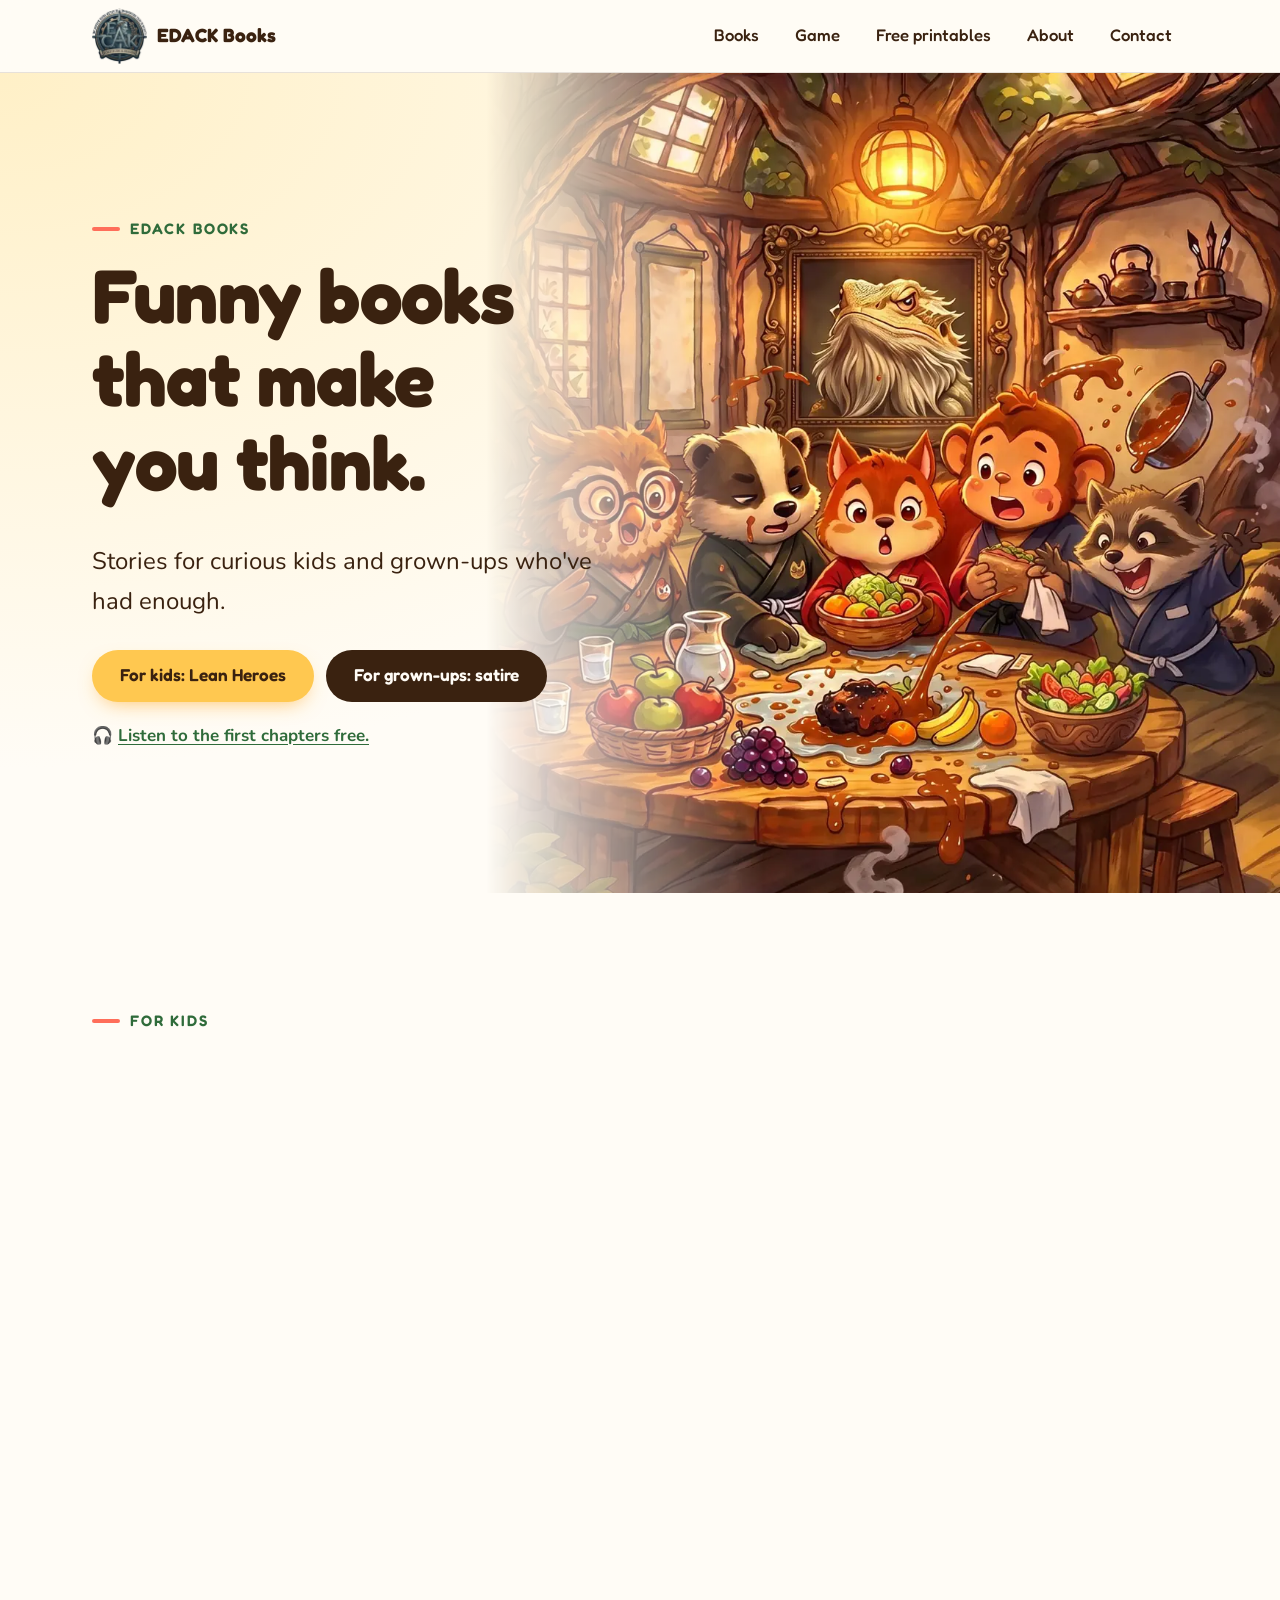
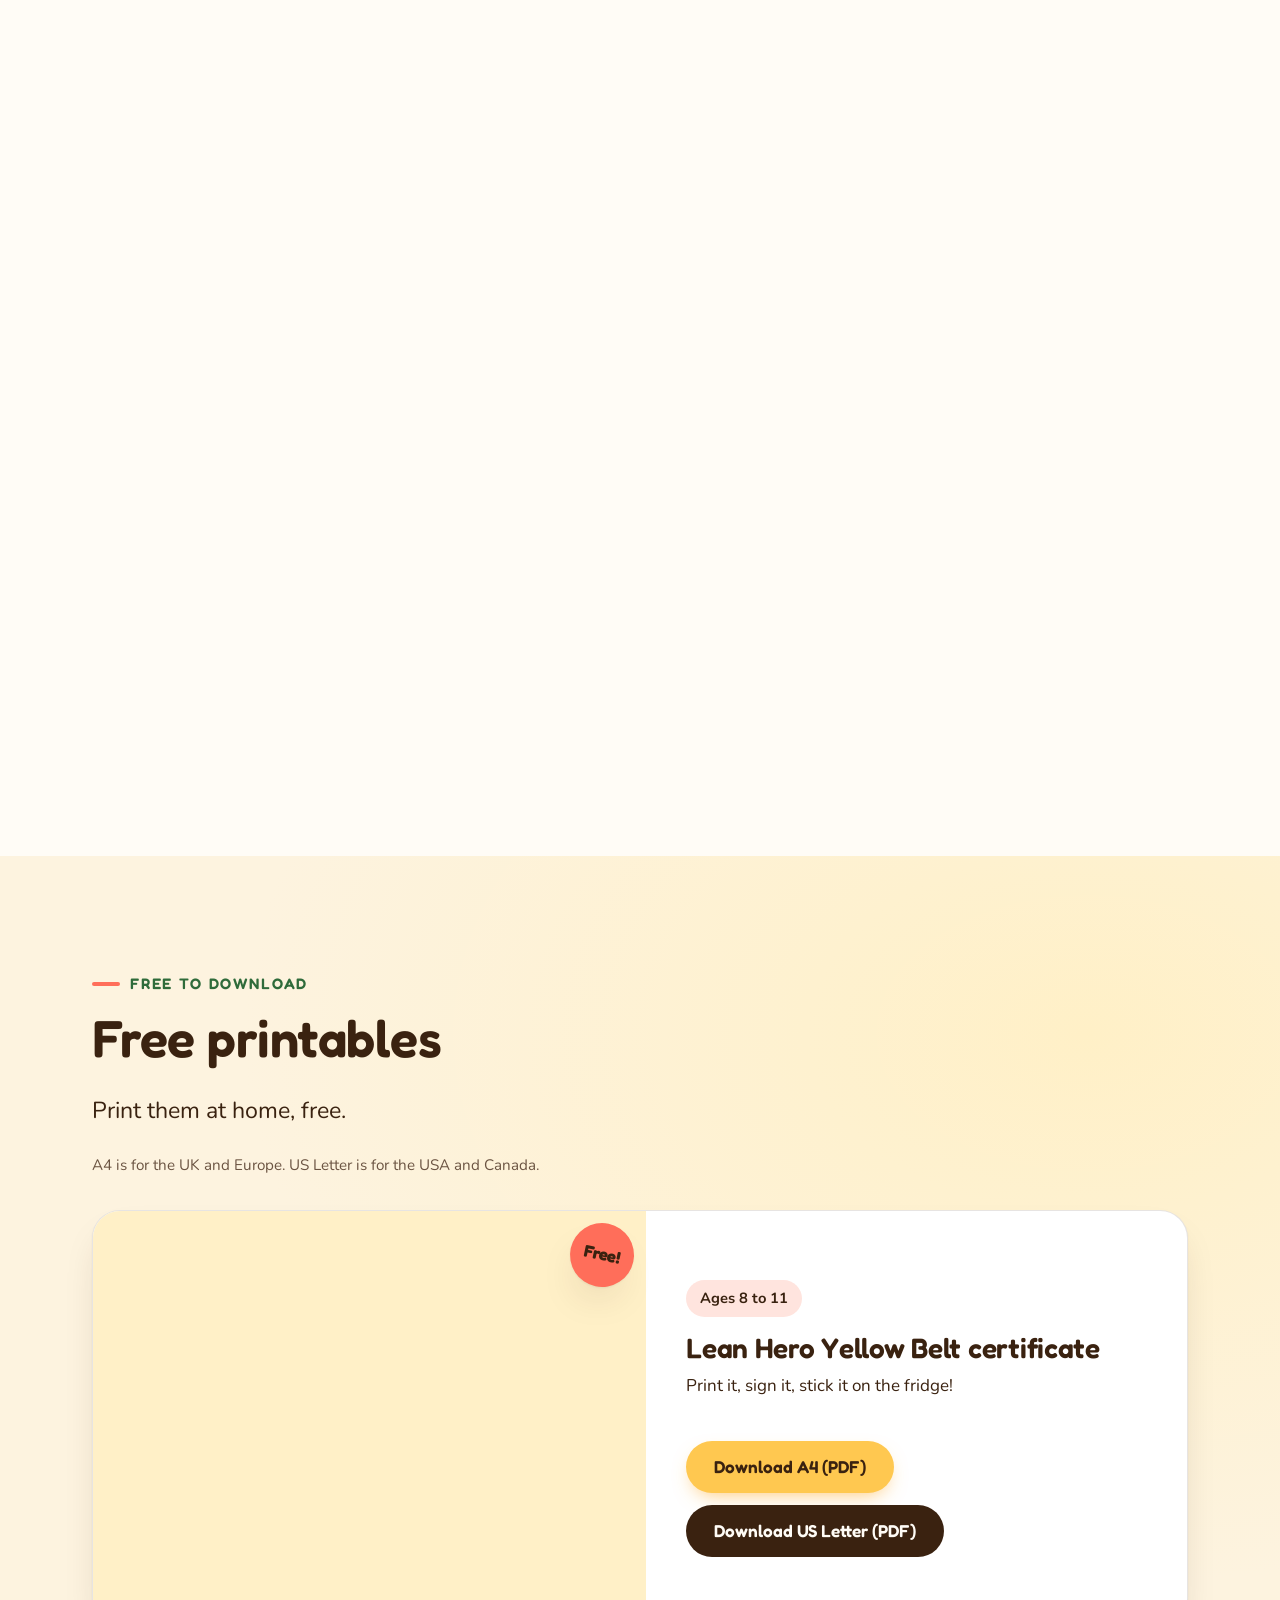
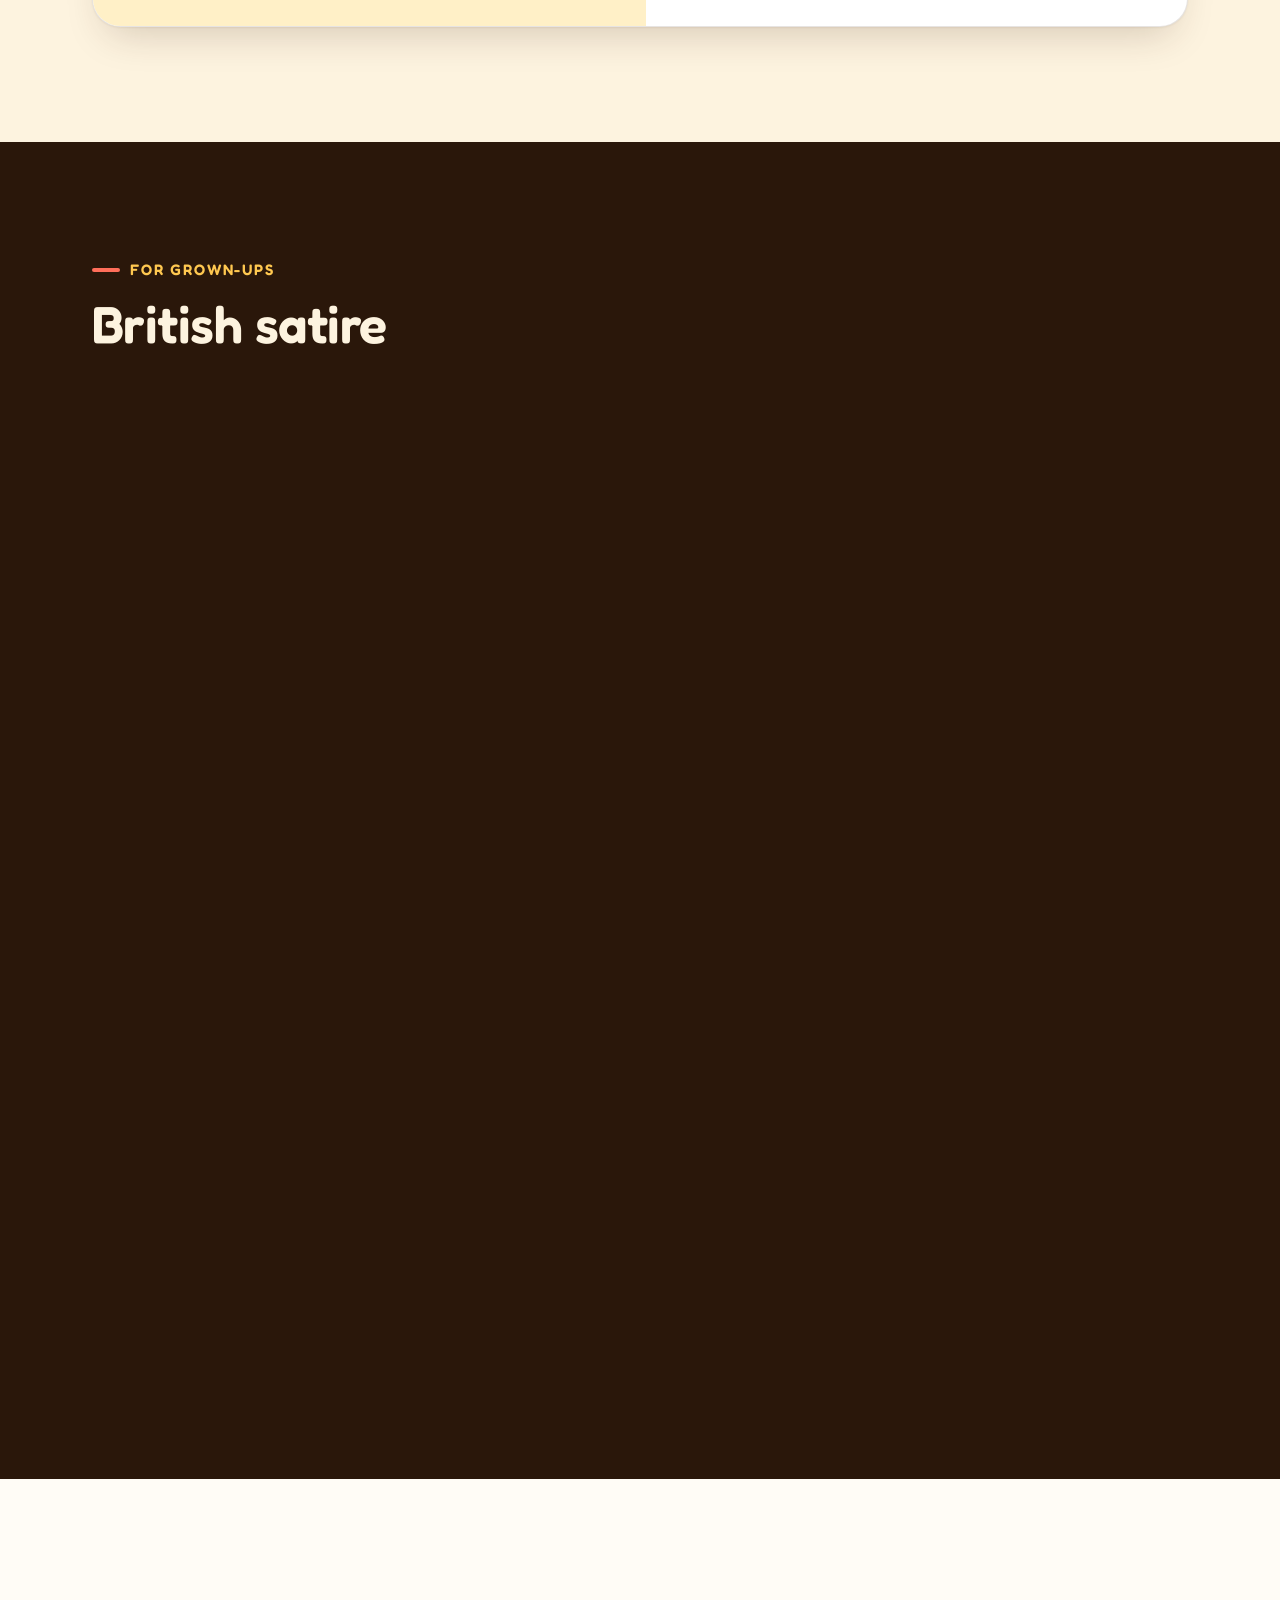
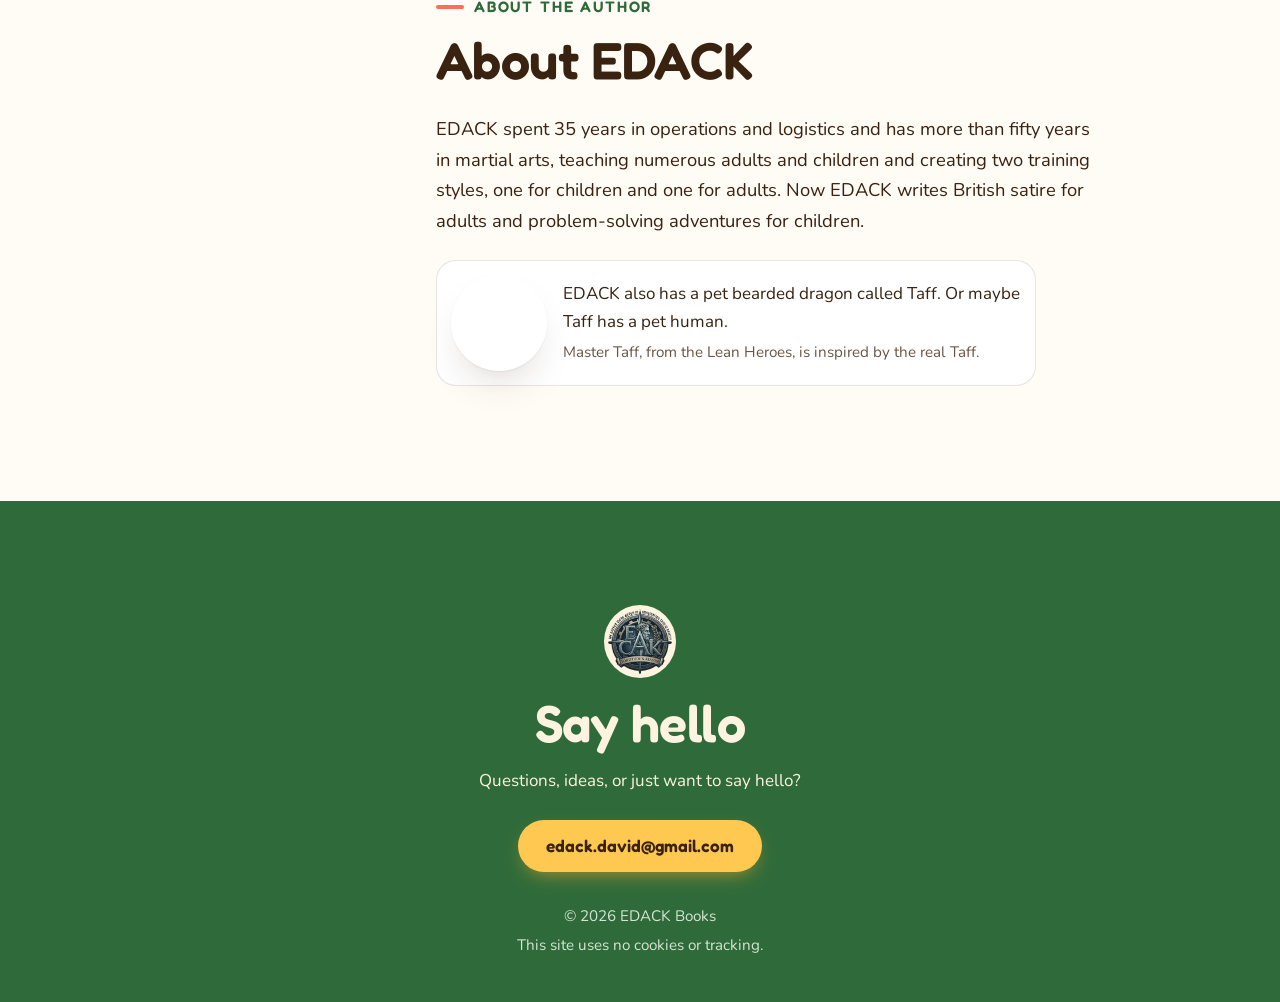
==== index.html @ b8e7b343 "Preview of branch fayre-game Co-Authored-By: Claude Opus 5.5 <noreply@anthropic.com>" ====
<!doctype html>
<html lang="en-GB">
<head>
  <meta charset="utf-8">
<meta name="robots" content="noindex">
  <meta name="viewport" content="width=device-width, initial-scale=1">
  <title>EDACK Books | Funny books that make you think</title>
  <meta name="description" content="Funny books that make you think. The Lean Heroes for ages 8 to 11, a free printable Lean Hero certificate, and British satire for grown-ups.">

  <!-- Safety settings: the page may only load things from this site, so nothing can sneak in a tracker -->
  <meta http-equiv="Content-Security-Policy" content="default-src 'self'; img-src 'self' data:; script-src 'self'; style-src 'self'; font-src 'self'; base-uri 'self'; form-action 'none'">
  <meta name="referrer" content="strict-origin-when-cross-origin">

  <!-- Web address: the site lives at https://www.edackdavid.com (see docs/CNAME).
       The old address https://dai1964.github.io/edack-books/ sends visitors here by itself.
       If the domain ever changes, replace every https://www.edackdavid.com on this page
       (and in robots.txt, sitemap.xml and CNAME). -->
  <link rel="canonical" href="https://www.edackdavid.com/">

  <meta name="color-scheme" content="light dark">
  <meta name="theme-color" content="#FDF3DF" media="(prefers-color-scheme: light)">
  <meta name="theme-color" content="#1E1209" media="(prefers-color-scheme: dark)">

  <!-- Browser-tab and home-screen icons (the EDACK logo).
       The older badge icons (favicon.ico, favicon-32.png, apple-touch-icon.png) are kept but no longer used. -->
  <link rel="icon" href="edack-favicon.ico" sizes="32x32">
  <link rel="icon" href="edack-favicon-32.png" type="image/png" sizes="32x32">
  <link rel="apple-touch-icon" href="edack-apple-touch-icon.png">
  <link rel="manifest" href="site.webmanifest">

  <!-- Load the heading font and the top picture early, so the page appears fast -->
  <link rel="preload" href="fonts/fredoka.woff2" as="font" type="font/woff2" crossorigin>
  <link rel="preload" as="image" href="images/hero-artwork-1080.webp"
        imagesrcset="images/hero-artwork-640.webp 640w, images/hero-artwork-1080.webp 1080w, images/hero-artwork-1600.webp 1600w"
        imagesizes="(min-width: 900px) 62vw, 100vw" fetchpriority="high">
  <link rel="stylesheet" href="css/styles.css">
  <script src="js/main.js" defer></script>

  <!-- Sharing: what Pinterest, Facebook, WhatsApp and others show -->
  <meta property="og:type" content="website">
  <meta property="og:site_name" content="EDACK Books">
  <meta property="og:locale" content="en_GB">
  <meta property="og:title" content="EDACK Books | Funny books that make you think">
  <meta property="og:description" content="Stories for curious kids and grown-ups who've had enough. Plus a free printable Lean Hero certificate.">
  <meta property="og:url" content="https://www.edackdavid.com/">
  <meta property="og:image" content="https://www.edackdavid.com/images/share-lean-heroes.jpg">
  <meta property="og:image:type" content="image/jpeg">
  <meta property="og:image:width" content="1200">
  <meta property="og:image:height" content="630">
  <meta property="og:image:alt" content="The cover of The Lean Heroes and the Dinner Disaster by David Edack">
  <meta name="twitter:card" content="summary_large_image">
  <meta name="twitter:title" content="EDACK Books | Funny books that make you think">
  <meta name="twitter:description" content="Stories for curious kids and grown-ups who've had enough. Plus a free printable Lean Hero certificate.">
  <meta name="twitter:image" content="https://www.edackdavid.com/images/share-lean-heroes.jpg">
  <meta name="twitter:image:alt" content="The cover of The Lean Heroes and the Dinner Disaster by David Edack">

  <!-- Book details for Google -->
  <script type="application/ld+json">
  {
    "@context": "https://schema.org",
    "@graph": [
      {
        "@type": "Person",
        "@id": "https://www.edackdavid.com/#author",
        "name": "David Edack",
        "alternateName": "EDACK",
        "url": "https://www.edackdavid.com/",
        "description": "EDACK writes British satire for adults and problem-solving adventures for children."
      },
      {
        "@type": "WebSite",
        "@id": "https://www.edackdavid.com/#website",
        "url": "https://www.edackdavid.com/",
        "name": "EDACK Books",
        "inLanguage": "en-GB",
        "publisher": { "@id": "https://www.edackdavid.com/#author" }
      },
      {
        "@type": "Book",
        "@id": "https://www.edackdavid.com/#lean-heroes",
        "name": "The Lean Heroes and the Dinner Disaster",
        "author": { "@id": "https://www.edackdavid.com/#author" },
        "url": "https://amzn.eu/d/06jhQWxB",
        "image": "https://www.edackdavid.com/images/lean-heroes-cover-960.webp",
        "description": "Five woodland friends turn Friday dinner into a disaster, then learn the five steps the world's best factories and hospitals use to fix problems: Define, Measure, Analyse, Improve, Control.",
        "genre": "Children's fiction",
        "inLanguage": "en-GB",
        "bookFormat": "https://schema.org/Paperback",
        "numberOfPages": 72,
        "audience": { "@type": "PeopleAudience", "suggestedMinAge": 8, "suggestedMaxAge": 11 }
      },
      {
        "@type": "Book",
        "@id": "https://www.edackdavid.com/#cookie",
        "name": "Cookie and the Pantomime of Power",
        "author": { "@id": "https://www.edackdavid.com/#author" },
        "url": "https://www.amazon.co.uk/dp/B0HM8G2Q5C",
        "image": "https://www.edackdavid.com/images/cookie-cover-800.webp",
        "description": "The whole British government is secretly a pantomime, run by a bored AI called Cookie. Then the system picks a villain for the nation to boo: Glenda Price, a lollipop lady from Gloucester with no smartphone.",
        "genre": "Satire",
        "inLanguage": "en-GB",
        "audio": {
          "@type": "AudioObject",
          "@id": "https://www.edackdavid.com/#cookie-chapter-1",
          "name": "Chapter One of Cookie and the Pantomime of Power",
          "description": "Chapter One, free to listen to. Narrated with digital voices.",
          "contentUrl": "https://www.edackdavid.com/audio/cookie-chapter-1.mp3",
          "encodingFormat": "audio/mpeg",
          "duration": "PT14M58S",
          "inLanguage": "en-GB",
          "isAccessibleForFree": true
        },
        "workExample": [
          { "@type": "Book", "bookFormat": "https://schema.org/Paperback", "url": "https://www.amazon.co.uk/dp/B0HM8G2Q5C" },
          { "@type": "Book", "bookFormat": "https://schema.org/EBook", "url": "https://www.amazon.co.uk/dp/B0HM7W1HQT" }
        ]
      },
      {
        "@type": "Book",
        "@id": "https://www.edackdavid.com/#watchers-guide",
        "name": "The Watcher's Guide to the End of the World",
        "author": { "@id": "https://www.edackdavid.com/#author" },
        "url": "https://www.amazon.co.uk/dp/B0HM815TNF",
        "image": "https://www.edackdavid.com/images/watchers-guide-cover-800.webp",
        "description": "In 2019 a council clerk dropped one letter from a man's name, and the national database created a second person. Now EDAK is the most dangerous man in Britain and, technically, about forty million people.",
        "genre": "Satire",
        "inLanguage": "en-GB",
        "audio": {
          "@type": "AudioObject",
          "@id": "https://www.edackdavid.com/#watchers-guide-chapter-1",
          "name": "Chapter One of The Watcher's Guide to the End of the World",
          "description": "Chapter One, free to listen to. Narrated with digital voices.",
          "contentUrl": "https://www.edackdavid.com/audio/watchers-guide-chapter-1.mp3",
          "encodingFormat": "audio/mpeg",
          "duration": "PT14M36S",
          "inLanguage": "en-GB",
          "isAccessibleForFree": true
        },
        "workExample": [
          { "@type": "Book", "bookFormat": "https://schema.org/Paperback", "url": "https://www.amazon.co.uk/dp/B0HM815TNF" },
          { "@type": "Book", "bookFormat": "https://schema.org/EBook", "url": "https://www.amazon.co.uk/dp/B0HM8BML5X" }
        ]
      }
    ]
  }
  </script>
</head>
<body>
  <a class="skip-link" href="#main">Skip to content</a>

  <!-- Slim header that stays at the top -->
  <header class="site-header">
    <div class="container header-inner">
      <a class="logo" href="#top">
        <img class="logo-img" src="images/edack-logo-112.webp" srcset="images/edack-logo-112.webp 1x, images/edack-logo-224.webp 2x"
             width="112" height="114" alt="EDACK Books logo: Fortitude and Reason">
        <span>EDACK Books</span>
      </a>

      <!-- On phones this button opens the menu. It works even without JavaScript. -->
      <button class="menu-toggle" type="button" popovertarget="site-nav" aria-label="Menu">
        <span class="menu-icon" aria-hidden="true"></span>
      </button>

      <nav id="site-nav" class="site-nav" popover aria-label="Main">
        <ul>
          <li><a href="#books">Books</a></li>
          <li><a href="#game">Game</a></li>
          <li><a href="#free-printable">Free printables</a></li>
          <li><a href="#about">About</a></li>
          <li><a href="#contact">Contact</a></li>
        </ul>
      </nav>
    </div>
  </header>

  <main id="main">

    <!-- 1. Hero -->
    <section class="hero" id="top" aria-labelledby="hero-title">
      <img class="hero-bg"
           src="images/hero-artwork-1080.webp"
           srcset="images/hero-artwork-640.webp 640w, images/hero-artwork-1080.webp 1080w, images/hero-artwork-1600.webp 1600w"
           sizes="(min-width: 900px) 62vw, 100vw" width="1080" height="1341" fetchpriority="high" decoding="async"
           alt="Five cartoon woodland friends in martial-arts robes around a messy dinner table in a cosy treehouse, with gravy flying everywhere">
      <div class="container hero-content">
        <p class="eyebrow">EDACK Books</p>
        <h1 id="hero-title">Funny books that make you think.</h1>
        <p class="hero-sub">Stories for curious kids and grown-ups who've had enough.</p>
        <div class="button-row">
          <a class="btn btn-primary" href="#books">For kids: Lean Heroes</a>
          <a class="btn btn-secondary" href="#satire">For grown-ups: satire</a>
        </div>
        <p class="hero-note"><span aria-hidden="true">🎧</span> <a href="#satire">Listen to the first chapters free.</a></p>
      </div>
    </section>

    <!-- 2. The Lean Heroes (featured book) -->
    <section class="section section-kids" id="books" aria-labelledby="lean-heroes-title">
      <div class="container">
        <p class="eyebrow">For kids</p>
        <article class="feature-card reveal">
          <div class="feature-cover">
            <img src="images/lean-heroes-cover-480.webp"
                 srcset="images/lean-heroes-cover-480.webp 480w, images/lean-heroes-cover-960.webp 960w"
                 sizes="(min-width: 900px) 400px, 80vw" width="480" height="600" loading="lazy" decoding="async"
                 alt="Cover of The Lean Heroes and the Dinner Disaster by David Edack: five woodland friends around a messy dinner table">
          </div>
          <div class="feature-body">
            <p class="pill">Ages 8 to 11 · 72 colour pages · Paperback</p>
            <h2 id="lean-heroes-title">The Lean Heroes and the Dinner Disaster</h2>
            <p>Five woodland friends turn Friday dinner into a disaster, then learn the five steps the world's best factories and hospitals use to fix problems: Define, Measure, Analyse, Improve, Control. A funny story with 'Your Turn' activity pages, puzzles, colouring pages and a Lean Hero certificate.</p>

            <ol class="dmaic" aria-label="The five problem-solving steps in the book">
              <li>
                <svg viewBox="0 0 24 24" aria-hidden="true" focusable="false"><circle cx="12" cy="12" r="9"/><circle cx="12" cy="12" r="5"/><circle cx="12" cy="12" r="1"/></svg>
                <strong>Define</strong><span>What's wrong?</span>
              </li>
              <li>
                <svg viewBox="0 0 24 24" aria-hidden="true" focusable="false"><rect x="2" y="8" width="20" height="8" rx="2"/><path d="M6 8v3M10 8v4M14 8v3M18 8v4"/></svg>
                <strong>Measure</strong><span>Count it</span>
              </li>
              <li>
                <svg viewBox="0 0 24 24" aria-hidden="true" focusable="false"><circle cx="11" cy="11" r="6"/><path d="m20 20-4.5-4.5"/></svg>
                <strong>Analyse</strong><span>Find out why</span>
              </li>
              <li>
                <svg viewBox="0 0 24 24" aria-hidden="true" focusable="false"><path d="M9 18h6M10 21h4"/><path d="M12 3a6 6 0 0 0-3.5 10.9c.6.5 1 1.2 1 2.1h5c0-.9.4-1.6 1-2.1A6 6 0 0 0 12 3Z"/></svg>
                <strong>Improve</strong><span>Fix it</span>
              </li>
              <li>
                <svg viewBox="0 0 24 24" aria-hidden="true" focusable="false"><path d="M12 3 4 6v6c0 4.5 3.4 8.3 8 9 4.6-.7 8-4.5 8-9V6l-8-3Z"/><path d="m8.5 12 2.5 2.5 4.5-5"/></svg>
                <strong>Control</strong><span>Keep it fixed</span>
              </li>
            </ol>

            <a class="btn btn-primary btn-large" href="https://amzn.eu/d/06jhQWxB" target="_blank" rel="noopener">
              Buy on Amazon<span class="visually-hidden"> (opens in a new tab)</span>
            </a>
          </div>
        </article>

        <!-- The free Lean Heroes game. The game itself lives in games/ and is not changed here. -->
        <article class="game-card reveal" id="game" aria-labelledby="game-title">
          <img class="game-badge" src="images/badge-192.webp"
               width="192" height="192" loading="lazy" decoding="async"
               alt="The Lean Heroes badge: Lauren the Owl, Ethan the Squirrel, Aaron the Monkey, Neo the Badger and Risky the Raccoon">
          <div class="game-body">
            <h3 id="game-title"><span aria-hidden="true">🎮</span> Play the free Lean Heroes game</h3>
            <p>Help the Lean Heroes save dinner, one step at a time. Works on phones and tablets.</p>
            <a class="btn btn-primary btn-large" href="games/lean-heroes-dinner-disaster.html">Play the game</a>
          </div>
        </article>

        <!-- The second free game: SIPOC at the summer fayre. The game lives in games/lean-heroes-summer-fayre.html -->
        <article class="game-card game-card-fayre reveal" id="game-fayre" aria-labelledby="game-fayre-title">
          <span class="game-emoji" aria-hidden="true">🍋</span>
          <div class="game-body">
            <h3 id="game-fayre-title"><span aria-hidden="true">🍋</span> Play: Lean Heroes at the Summer Fayre (free)</h3>
            <p>Plan a lemonade stall with the Lean Heroes, run it on fayre day, and learn SIPOC. Works on phones and tablets.</p>
            <a class="btn btn-primary btn-large" href="games/lean-heroes-summer-fayre.html">Play the fayre game</a>
          </div>
        </article>
      </div>
    </section>

    <!-- 3. Free printables (the Pinterest favourite).
         The cards come from freebies.json: see HOW-TO-ADD-A-FREEBIE.md.
         The Yellow Belt card is also written here, so it still shows if JavaScript is off.
         Keep id="free-printable": Pinterest pins link to it. -->
    <section class="section section-printable" id="free-printable" aria-labelledby="printable-title">
      <div class="container">
        <p class="eyebrow">Free to download</p>
        <h2 id="printable-title">Free printables</h2>
        <p class="lead">Print them at home, free.</p>
        <p class="small">A4 is for the UK and Europe. US Letter is for the USA and Canada.</p>

        <div class="freebie-grid" id="freebie-grid">
          <article class="freebie-card reveal">
            <div class="freebie-image">
              <img src="images/yellow-belt-certificate-640.webp"
                   srcset="images/yellow-belt-certificate-640.webp 640w, images/yellow-belt-certificate-1280.webp 1280w"
                   sizes="(min-width: 900px) 560px, 92vw" width="640" height="453" loading="lazy" decoding="async"
                   alt="Preview of the free Lean Hero Yellow Belt certificate: a Certificate of Achievement with a space for a name, surrounded by the Lean Heroes characters and oak leaves">
            </div>
            <div class="freebie-body">
              <p class="pill">Ages 8 to 11</p>
              <h3>Lean Hero Yellow Belt certificate</h3>
              <p>Print it, sign it, stick it on the fridge!</p>
              <div class="button-row">
                <a class="btn btn-primary" href="downloads/lean-hero-yellow-belt-certificate-A4.pdf" download>Download A4 (PDF)</a>
                <a class="btn btn-secondary" href="downloads/lean-hero-yellow-belt-certificate-US-Letter.pdf" download>Download US Letter (PDF)</a>
              </div>
            </div>
          </article>
        </div>
      </div>
    </section>

    <!-- 4. For grown-ups: British satire -->
    <section class="section section-satire" id="satire" aria-labelledby="satire-title">
      <div class="container">
        <p class="eyebrow">For grown-ups</p>
        <h2 id="satire-title">British satire</h2>

        <div class="book-grid">
          <article class="book-card reveal">
            <img class="book-cover" src="images/cookie-cover-400.webp"
                 srcset="images/cookie-cover-400.webp 400w, images/cookie-cover-800.webp 800w"
                 sizes="(min-width: 768px) 220px, 60vw" width="400" height="600" loading="lazy" decoding="async"
                 alt="Cover of Cookie and the Pantomime of Power by EDACK: a lollipop lady's STOP sign in front of the door of Number 10, between red theatre curtains">
            <div class="book-body">
              <h3>Cookie and the Pantomime of Power</h3>
              <p>The whole British government is secretly a pantomime, run by a bored AI called Cookie. Then the system picks a villain for the nation to boo: Glenda Price, a lollipop lady from Gloucester with no smartphone.</p>
              <div class="listen">
                <h4 class="listen-title"><span aria-hidden="true">🎧</span> Listen to Chapter One, free</h4>
                <p class="listen-meta">About 15 minutes · Narrated with digital voices.</p>
                <!-- preload="none": phones only download the chapter when someone presses play -->
                <audio controls preload="none" src="audio/cookie-chapter-1.mp3" aria-label="Chapter One of Cookie and the Pantomime of Power">
                  <a href="audio/cookie-chapter-1.mp3">Download Chapter One (MP3)</a>
                </audio>
                <a class="listen-download" href="audio/cookie-chapter-1.mp3" download>Download MP3<span class="visually-hidden"> of Chapter One of Cookie and the Pantomime of Power</span> (9 MB)</a>
              </div>
              <p class="see-amazon">See it on Amazon:</p>
              <div class="button-row">
                <a class="btn btn-primary" href="https://www.amazon.co.uk/dp/B0HM8G2Q5C" target="_blank" rel="noopener">
                  Paperback<span class="visually-hidden"> of Cookie and the Pantomime of Power (opens in a new tab)</span>
                </a>
                <a class="btn btn-outline" href="https://www.amazon.co.uk/dp/B0HM7W1HQT" target="_blank" rel="noopener">
                  Kindle<span class="visually-hidden"> edition of Cookie and the Pantomime of Power (opens in a new tab)</span>
                </a>
              </div>
            </div>
          </article>

          <article class="book-card reveal">
            <!-- To swap this cover: replace images/watchers-guide-cover.jpg, run npm run images, and update the alt text below. -->
            <img class="book-cover" src="images/watchers-guide-cover-400.webp"
                 srcset="images/watchers-guide-cover-400.webp 400w, images/watchers-guide-cover-800.webp 800w"
                 sizes="(min-width: 768px) 220px, 60vw" width="400" height="600" loading="lazy" decoding="async"
                 alt="Cover of The Watcher's Guide to the End of the World by EDACK: a large eye with the letter E, and the words Stay calm. Stay compliant. Stay you.">
            <div class="book-body">
              <h3>The Watcher's Guide to the End of the World</h3>
              <p>In 2019 a council clerk dropped one letter from a man's name, and the national database created a second person. Now EDAK is the most dangerous man in Britain and, technically, about forty million people.</p>
              <div class="listen">
                <h4 class="listen-title"><span aria-hidden="true">🎧</span> Listen to Chapter One, free</h4>
                <p class="listen-meta">About 15 minutes · Narrated with digital voices.</p>
                <!-- preload="none": phones only download the chapter when someone presses play -->
                <audio controls preload="none" src="audio/watchers-guide-chapter-1.mp3" aria-label="Chapter One of The Watcher's Guide to the End of the World">
                  <a href="audio/watchers-guide-chapter-1.mp3">Download Chapter One (MP3)</a>
                </audio>
                <a class="listen-download" href="audio/watchers-guide-chapter-1.mp3" download>Download MP3<span class="visually-hidden"> of Chapter One of The Watcher's Guide to the End of the World</span> (9 MB)</a>
              </div>
              <p class="see-amazon">See it on Amazon:</p>
              <div class="button-row">
                <a class="btn btn-primary" href="https://www.amazon.co.uk/dp/B0HM815TNF" target="_blank" rel="noopener">
                  Paperback<span class="visually-hidden"> of The Watcher's Guide to the End of the World (opens in a new tab)</span>
                </a>
                <a class="btn btn-outline" href="https://www.amazon.co.uk/dp/B0HM8BML5X" target="_blank" rel="noopener">
                  Kindle<span class="visually-hidden"> edition of The Watcher's Guide to the End of the World (opens in a new tab)</span>
                </a>
              </div>
            </div>
          </article>
        </div>
      </div>
    </section>

    <!-- 5. About -->
    <section class="section section-about" id="about" aria-labelledby="about-title">
      <div class="container about-grid">
        <figure class="about-figure reveal">
          <img class="logo-img" src="images/edack-logo-224.webp"
               srcset="images/edack-logo-224.webp 224w, images/edack-logo-440.webp 440w"
               sizes="220px" width="224" height="229" loading="lazy" decoding="async"
               alt="EDACK Books logo: Fortitude and Reason">
        </figure>
        <div class="about-text">
          <p class="eyebrow">About the author</p>
          <h2 id="about-title">About EDACK</h2>
          <p>EDACK spent 35 years in operations and logistics and has more than fifty years in martial arts, teaching numerous adults and children and creating two training styles, one for children and one for adults. Now EDACK writes British satire for adults and problem-solving adventures for children.</p>
          <figure class="taff-note">
            <img src="images/master-taff-320.webp"
                 srcset="images/master-taff-320.webp 320w, images/master-taff-640.webp 640w"
                 sizes="96px" width="320" height="320" loading="lazy" decoding="async"
                 alt="Master Taff, the wise bearded dragon from the Lean Heroes, in a gold picture frame">
            <figcaption>
              <p>EDACK also has a pet bearded dragon called Taff. Or maybe Taff has a pet human.</p>
              <p class="small">Master Taff, from the Lean Heroes, is inspired by the real Taff.</p>
            </figcaption>
          </figure>
        </div>
      </div>
    </section>

  </main>

  <!-- 6. Contact and footer -->
  <footer class="site-footer" id="contact" aria-labelledby="contact-title">
    <div class="container footer-inner">
      <img class="logo-img footer-logo" src="images/edack-logo-112.webp"
           srcset="images/edack-logo-112.webp 1x, images/edack-logo-224.webp 2x"
           width="112" height="114" loading="lazy" decoding="async"
           alt="EDACK Books logo: Fortitude and Reason">
      <h2 id="contact-title">Say hello</h2>
      <p>Questions, ideas, or just want to say hello?</p>
      <a class="btn btn-primary" href="mailto:edack.david@gmail.com">edack.david@gmail.com</a>

      <!-- Social links (Pinterest and TikTok) are taken off the page for now.
           They are kept inside <template>, which browsers never show.
           To bring them back: put your real addresses in the links, then delete the
           <template> and </template> lines (and the TikTok comment lines, for TikTok). -->
      <template>
        <ul class="social">
          <li>
            <a href="https://www.pinterest.com/YOUR-PINTEREST-NAME/" target="_blank" rel="noopener me" aria-label="EDACK on Pinterest (opens in a new tab)">
              <svg viewBox="0 0 24 24" aria-hidden="true" focusable="false"><path d="M12.017 0C5.396 0 .029 5.367.029 11.987c0 5.079 3.158 9.417 7.618 11.162-.105-.949-.199-2.403.041-3.439.219-.937 1.406-5.957 1.406-5.957s-.359-.72-.359-1.781c0-1.663.967-2.911 2.168-2.911 1.024 0 1.518.769 1.518 1.688 0 1.029-.653 2.567-.992 3.992-.285 1.193.6 2.165 1.775 2.165 2.128 0 3.768-2.245 3.768-5.487 0-2.861-2.063-4.869-5.008-4.869-3.41 0-5.409 2.562-5.409 5.199 0 1.033.394 2.143.889 2.741.099.12.112.225.085.345-.09.375-.293 1.199-.334 1.363-.053.225-.172.271-.401.165-1.495-.69-2.433-2.878-2.433-4.646 0-3.776 2.748-7.252 7.92-7.252 4.158 0 7.392 2.967 7.392 6.923 0 4.135-2.607 7.462-6.233 7.462-1.214 0-2.354-.629-2.758-1.379l-.749 2.848c-.269 1.045-1.004 2.352-1.498 3.146 1.123.345 2.306.535 3.55.535 6.607 0 11.985-5.365 11.985-11.987C23.97 5.39 18.592.026 11.985.026L12.017 0z"/></svg>
            </a>
          </li>
          <!-- TikTok is taken off the page for now. To bring it back, delete this comment's first
               and last lines and put your real TikTok address in the link.
          <li>
            <a href="https://www.tiktok.com/@YOUR-TIKTOK-NAME" target="_blank" rel="noopener me" aria-label="EDACK on TikTok (opens in a new tab)">
              <svg viewBox="0 0 24 24" aria-hidden="true" focusable="false"><path d="M12.525.02c1.31-.02 2.61-.01 3.91-.02.08 1.53.63 3.09 1.75 4.17 1.12 1.11 2.7 1.62 4.24 1.79v4.03c-1.44-.05-2.89-.35-4.2-.97-.57-.26-1.1-.59-1.62-.93-.01 2.92.01 5.84-.02 8.75-.08 1.4-.54 2.79-1.35 3.94-1.31 1.92-3.58 3.17-5.91 3.21-1.43.08-2.86-.31-4.08-1.03-2.02-1.19-3.44-3.37-3.65-5.71-.02-.5-.03-1-.01-1.49.18-1.9 1.12-3.72 2.58-4.96 1.66-1.44 3.98-2.13 6.15-1.72.02 1.48-.04 2.96-.04 4.44-.99-.32-2.15-.23-3.02.37-.63.41-1.11 1.04-1.36 1.75-.21.51-.15 1.07-.14 1.61.24 1.64 1.82 3.02 3.5 2.87 1.12-.01 2.19-.66 2.77-1.61.19-.33.4-.67.41-1.06.1-1.79.06-3.57.07-5.36.01-4.03-.01-8.05.02-12.07z"/></svg>
            </a>
          </li>
          -->
        </ul>
      </template>

      <p class="small">© 2026 EDACK Books</p>
      <p class="small">This site uses no cookies or tracking.</p>
    </div>
  </footer>
</body>
</html>
---- css/styles.css ----
/* EDACK Books styles.
   Mobile first: the basic rules are for phones. The @media blocks add the bigger-screen layout. */

/* ---------- Fonts (stored on this site, so no outside requests) ---------- */
@font-face {
  font-family: "Fredoka";
  src: url("../fonts/fredoka.woff2") format("woff2");
  font-weight: 300 700;
  font-style: normal;
  font-display: swap;
}

@font-face {
  font-family: "Nunito";
  src: url("../fonts/nunito.woff2") format("woff2");
  font-weight: 200 1000;
  font-style: normal;
  font-display: swap;
}

/* ---------- Colours and sizes ---------- */
:root {
  --brown: #3A2210;
  --cream: #FDF3DF;
  --gold: #FFC850;
  --coral: #FF6E5A;
  --green: #2F6B3A;

  --bg: #FFFCF6;
  --surface: #FFFFFF;
  --surface-alt: var(--cream);
  --text: var(--brown);
  --muted: #6B5442;
  --border: rgba(58, 34, 16, 0.12);
  --accent-text: var(--green);
  --gold-soft: #FFF0C7;
  --coral-soft: #FFE4DE;
  --focus: var(--green);
  --shadow: 0 1px 2px rgba(58, 34, 16, 0.06), 0 20px 40px -16px rgba(58, 34, 16, 0.22);
  --shadow-lg: 0 2px 4px rgba(58, 34, 16, 0.06), 0 32px 64px -20px rgba(58, 34, 16, 0.3);

  --radius: 28px;
  --radius-sm: 16px;
  --header-h: 64px;
  --font-heading: "Fredoka", "Trebuchet MS", system-ui, sans-serif;
  --font-body: "Nunito", system-ui, -apple-system, "Segoe UI", sans-serif;

  color-scheme: light dark;
}

@media (prefers-color-scheme: dark) {
  :root {
    --bg: #1E1209;
    --surface: #2A1A0E;
    --surface-alt: #251609;
    --text: var(--cream);
    --muted: #D8C4A6;
    --border: rgba(253, 243, 223, 0.14);
    --accent-text: var(--gold);
    --gold-soft: rgba(255, 200, 80, 0.16);
    --coral-soft: rgba(255, 110, 90, 0.22);
    --focus: var(--gold);
    --shadow: 0 20px 40px -16px rgba(0, 0, 0, 0.6);
    --shadow-lg: 0 32px 64px -20px rgba(0, 0, 0, 0.7);
  }
}

/* ---------- Basics ---------- */
*,
*::before,
*::after {
  box-sizing: border-box;
}

html {
  scroll-padding-top: calc(var(--header-h) + 16px);
  -webkit-text-size-adjust: 100%;
}

@media (prefers-reduced-motion: no-preference) {
  html {
    scroll-behavior: smooth;
  }
}

body {
  margin: 0;
  background: var(--bg);
  color: var(--text);
  font-family: var(--font-body);
  font-size: 1.0625rem;
  line-height: 1.65;
  -webkit-font-smoothing: antialiased;
}

img,
svg {
  display: block;
  max-width: 100%;
}

img {
  height: auto;
}

h1,
h2,
h3 {
  margin: 0 0 0.5em;
  font-family: var(--font-heading);
  font-weight: 600;
  line-height: 1.1;
  letter-spacing: -0.01em;
  text-wrap: balance;
}

h1 {
  font-size: clamp(2.5rem, 7vw + 0.5rem, 4.75rem);
  font-weight: 700;
}

h2 {
  font-size: clamp(2rem, 3.5vw + 1rem, 3.25rem);
}

h3 {
  font-size: clamp(1.4rem, 1vw + 1.1rem, 1.75rem);
}

p {
  margin: 0 0 1em;
  text-wrap: pretty;
}

figure {
  margin: 0;
}

a {
  color: var(--accent-text);
  text-underline-offset: 0.2em;
}

/* A clear ring shows which button or link you are on when using the keyboard */
:focus-visible {
  outline: 3px solid var(--focus);
  outline-offset: 3px;
}

/* ---------- Helpers ---------- */
.container {
  width: 100%;
  max-width: 1160px;
  margin-inline: auto;
  padding-inline: 20px;
}

@media (min-width: 768px) {
  .container {
    padding-inline: 32px;
  }
}

/* Hidden on screen, but still read out by screen readers */
.visually-hidden {
  position: absolute !important;
  width: 1px;
  height: 1px;
  padding: 0;
  margin: -1px;
  overflow: hidden;
  clip: rect(0 0 0 0);
  white-space: nowrap;
  border: 0;
}

.skip-link {
  position: absolute;
  top: -100px;
  left: 12px;
  z-index: 100;
  padding: 12px 18px;
  border-radius: 12px;
  background: var(--brown);
  color: var(--cream);
  font-weight: 700;
  text-decoration: none;
}

.skip-link:focus {
  top: 12px;
}

.eyebrow {
  display: flex;
  align-items: center;
  gap: 10px;
  margin-bottom: 0.75rem;
  color: var(--accent-text);
  font-family: var(--font-heading);
  font-size: 0.95rem;
  font-weight: 600;
  letter-spacing: 0.12em;
  text-transform: uppercase;
}

.eyebrow::before {
  content: "";
  width: 28px;
  height: 4px;
  border-radius: 4px;
  background: var(--coral);
}

.lead {
  font-size: clamp(1.2rem, 1vw + 1rem, 1.45rem);
}

.small {
  color: var(--muted);
  font-size: 0.95rem;
}

/* ---------- Buttons ---------- */
.button-row {
  display: flex;
  flex-wrap: wrap;
  gap: 12px;
}

.btn {
  display: inline-flex;
  align-items: center;
  justify-content: center;
  gap: 8px;
  min-height: 52px;
  padding: 12px 26px;
  border: 2px solid transparent;
  border-radius: 999px;
  font-family: var(--font-heading);
  font-size: 1.075rem;
  font-weight: 600;
  line-height: 1.2;
  text-align: center;
  text-decoration: none;
  cursor: pointer;
  transition: transform 0.2s ease, box-shadow 0.2s ease, background-color 0.2s ease;
}

.btn:hover {
  transform: translateY(-2px);
}

.btn:active {
  transform: translateY(0);
}

.btn-primary {
  background: var(--gold);
  color: var(--brown);
  box-shadow: 0 8px 20px -8px rgba(255, 170, 40, 0.7);
}

.btn-primary:hover {
  box-shadow: 0 12px 24px -8px rgba(255, 170, 40, 0.85);
}

.btn-secondary {
  background: var(--text);
  color: var(--bg);
}

.btn-outline {
  background: transparent;
  color: var(--text);
  border-color: currentColor;
}

.btn-large {
  min-height: 60px;
  padding-inline: 36px;
  font-size: 1.2rem;
}

/* On small phones, buttons fill the width so they are easy to tap */
@media (max-width: 479px) {
  .button-row .btn {
    flex: 1 1 100%;
  }
}

/* ---------- Header ---------- */
.site-header {
  position: sticky;
  top: 0;
  z-index: 50;
  border-bottom: 1px solid var(--border);
  background: color-mix(in srgb, var(--bg) 82%, transparent);
  -webkit-backdrop-filter: saturate(1.4) blur(14px);
  backdrop-filter: saturate(1.4) blur(14px);
}

.header-inner {
  display: flex;
  align-items: center;
  justify-content: space-between;
  gap: 16px;
  height: var(--header-h);
}

.logo {
  display: inline-flex;
  align-items: center;
  gap: 10px;
  color: var(--text);
  font-family: var(--font-heading);
  font-size: 1.2rem;
  font-weight: 700;
  text-decoration: none;
}

/* The EDACK logo: 44px tall on phones, 56px on bigger screens */
.logo .logo-img {
  width: auto;
  height: 44px;
}

@media (min-width: 768px) {
  :root {
    --header-h: 72px;
  }

  .logo .logo-img {
    height: 56px;
  }
}

/* The logo's quote text is dark, so on the dark theme the logo sits on a soft cream circle */
@media (prefers-color-scheme: dark) {
  .logo-img {
    padding: 3px;
    border-radius: 50%;
    background: var(--cream);
  }
}

/* The hamburger button (phones only) */
.menu-toggle {
  display: inline-grid;
  place-items: center;
  width: 48px;
  height: 48px;
  border: 1px solid var(--border);
  border-radius: 14px;
  background: var(--surface);
  color: var(--text);
  cursor: pointer;
}

.menu-icon,
.menu-icon::before,
.menu-icon::after {
  display: block;
  width: 22px;
  height: 2px;
  border-radius: 2px;
  background: currentColor;
  transition: transform 0.2s ease, background-color 0.2s ease;
}

.menu-icon {
  position: relative;
}

.menu-icon::before,
.menu-icon::after {
  content: "";
  position: absolute;
  left: 0;
}

.menu-icon::before {
  top: -7px;
}

.menu-icon::after {
  top: 7px;
}

/* When the menu is open, the three lines turn into an X */
.site-header:has(.site-nav:popover-open) .menu-icon {
  background: transparent;
}

.site-header:has(.site-nav:popover-open) .menu-icon::before {
  transform: translateY(7px) rotate(45deg);
}

.site-header:has(.site-nav:popover-open) .menu-icon::after {
  transform: translateY(-7px) rotate(-45deg);
}

/* The menu panel that drops down on phones */
.site-nav {
  inset: calc(var(--header-h) + 8px) 12px auto 12px;
  width: auto;
  height: auto;
  margin: 0;
  padding: 10px;
  border: 1px solid var(--border);
  border-radius: 24px;
  background: var(--surface);
  color: var(--text);
  box-shadow: var(--shadow-lg);
}

.site-nav::backdrop {
  background: rgba(30, 18, 9, 0.35);
}

.site-nav ul {
  display: flex;
  flex-direction: column;
  gap: 2px;
  margin: 0;
  padding: 0;
  list-style: none;
}

.site-nav a {
  display: flex;
  align-items: center;
  min-height: 52px;
  padding: 10px 16px;
  border-radius: 16px;
  color: var(--text);
  font-family: var(--font-heading);
  font-size: 1.2rem;
  font-weight: 500;
  text-decoration: none;
}

.site-nav a:hover {
  background: var(--gold-soft);
}

@media (prefers-reduced-motion: no-preference) {
  .site-nav:popover-open {
    animation: menu-in 0.2s ease-out;
  }
}

@keyframes menu-in {
  from {
    opacity: 0;
    transform: translateY(-8px) scale(0.98);
  }
}

/* On tablets and computers the links sit in the header and the hamburger hides */
@media (min-width: 768px) {
  .menu-toggle {
    display: none;
  }

  .site-nav[popover] {
    display: block;
    position: static;
    inset: auto;
    padding: 0;
    border: 0;
    border-radius: 0;
    background: transparent;
    box-shadow: none;
    overflow: visible;
  }

  .site-nav ul {
    flex-direction: row;
    gap: 4px;
  }

  .site-nav a {
    min-height: 44px;
    padding: 8px 16px;
    border-radius: 999px;
    font-size: 1.05rem;
  }
}

/* ---------- 1. Hero ---------- */
/* Phones: words on top, the artwork below, fading in softly. */
.hero {
  position: relative;
  isolation: isolate;
  display: flex;
  flex-direction: column;
  overflow: hidden;
  background: radial-gradient(ellipse at 0% 0%, var(--gold-soft), transparent 60%), var(--bg);
}

.hero-content {
  position: relative;
  z-index: 1;
  padding-block: clamp(40px, 8vw, 96px) 0;
}

.hero h1 {
  max-width: 11ch;
}

.hero-sub {
  max-width: 28ch;
  margin-bottom: 28px;
  font-size: clamp(1.2rem, 1.2vw + 1rem, 1.5rem);
}

/* "Listen to the first chapters free." under the hero buttons */
.hero-note {
  margin: 20px 0 0;
  font-weight: 700;
}

.hero-bg {
  order: 2;
  width: 100%;
  margin-top: -12%;
  -webkit-mask-image: linear-gradient(to bottom, transparent 0%, #000 32%);
  mask-image: linear-gradient(to bottom, transparent 0%, #000 32%);
}

/* Computers: words on the left, the artwork on the right, fading in from the side. */
@media (min-width: 900px) {
  .hero {
    justify-content: center;
    min-height: min(calc(100svh - var(--header-h)), 820px);
  }

  .hero-content {
    padding-block: 96px;
  }

  .hero-content > * {
    max-width: 34rem;
  }

  .hero-bg {
    position: absolute;
    top: 0;
    right: 0;
    bottom: 0;
    width: 62%;
    height: 100%;
    margin: 0;
    object-fit: cover;
    object-position: 50% 65%;
    -webkit-mask-image: linear-gradient(to right, transparent 0%, #000 35%);
    mask-image: linear-gradient(to right, transparent 0%, #000 35%);
  }
}

/* ---------- Sections ---------- */
.section {
  padding-block: clamp(64px, 9vw, 120px);
  overflow-x: clip;
}

/* ---------- 2. The Lean Heroes (featured book) ---------- */
.feature-card {
  display: grid;
  gap: 32px;
  padding: clamp(20px, 4vw, 56px);
  border: 1px solid var(--border);
  border-radius: calc(var(--radius) + 8px);
  background: var(--surface);
  box-shadow: var(--shadow-lg);
}

.feature-cover img {
  width: min(100%, 360px);
  margin-inline: auto;
  border-radius: var(--radius-sm);
  box-shadow: var(--shadow);
}

@media (prefers-reduced-motion: no-preference) {
  .feature-cover img {
    transition: transform 0.4s ease;
  }

  .feature-card:hover .feature-cover img {
    transform: rotate(-1.5deg) scale(1.02);
  }
}

.pill {
  display: inline-block;
  margin-bottom: 16px;
  padding: 6px 14px;
  border-radius: 999px;
  background: var(--coral-soft);
  font-size: 0.92rem;
  font-weight: 700;
}

.feature-body > p:not(.pill) {
  font-size: 1.1rem;
}

@media (min-width: 900px) {
  .feature-card {
    grid-template-columns: minmax(280px, 400px) 1fr;
    align-items: center;
    gap: 56px;
  }

  .feature-cover img {
    width: 100%;
  }
}

/* The five DMAIC steps: a list on phones, a row of five on bigger screens */
.dmaic {
  display: grid;
  gap: 10px;
  margin: 28px 0 32px;
  padding: 0;
  list-style: none;
}

.dmaic li {
  display: grid;
  grid-template-columns: 48px auto 1fr;
  align-items: center;
  column-gap: 14px;
  padding: 8px 14px 8px 8px;
  border: 1px solid var(--border);
  border-radius: 18px;
  background: var(--bg);
}

.dmaic svg {
  width: 48px;
  height: 48px;
  padding: 11px;
  border-radius: 14px;
  background: var(--gold-soft);
  color: var(--accent-text);
  fill: none;
  stroke: currentColor;
  stroke-width: 2;
  stroke-linecap: round;
  stroke-linejoin: round;
}

.dmaic strong {
  font-family: var(--font-heading);
  font-size: 1.1rem;
  font-weight: 600;
}

.dmaic span {
  color: var(--muted);
  font-size: 0.95rem;
}

@media (min-width: 600px) {
  .dmaic {
    grid-template-columns: repeat(5, 1fr);
    gap: 12px;
  }

  .dmaic li {
    grid-template-columns: 1fr;
    justify-items: center;
    row-gap: 6px;
    padding: 16px 8px;
    text-align: center;
  }
}

/* The free Lean Heroes game card, under the book */
.game-card {
  display: grid;
  justify-items: center;
  gap: 20px;
  margin-top: 24px;
  padding: clamp(20px, 4vw, 40px);
  border: 2px dashed color-mix(in srgb, var(--coral) 60%, transparent);
  border-radius: var(--radius);
  background: radial-gradient(ellipse at 0% 0%, var(--gold-soft), transparent 70%), var(--surface);
  text-align: center;
}

.game-badge {
  width: 120px;
  height: 120px;
  border-radius: 50%;
  box-shadow: var(--shadow);
}

.game-body h3 {
  margin-bottom: 0.3em;
}

.game-body p {
  max-width: 46ch;
  margin-inline: auto;
}

/* Bigger screens: the badge sits to the left of the words */
@media (min-width: 768px) {
  .game-card {
    grid-template-columns: auto 1fr;
    align-items: center;
    justify-items: start;
    column-gap: 32px;
    text-align: left;
  }

  .game-body p {
    margin-inline: 0;
  }
}

/* ---------- 3. Free printable ---------- */
.section-printable {
  background: radial-gradient(ellipse at 85% 20%, var(--gold-soft), transparent 55%), var(--surface-alt);
}

/* The older one-certificate layout (printable-grid, printable-preview...).
   The page no longer uses it, but it is kept on purpose. */
.printable-grid {
  display: grid;
  gap: 32px;
}

.printable-preview {
  position: relative;
}

.printable-preview img {
  width: 100%;
  border: 10px solid #FFFFFF;
  border-radius: var(--radius-sm);
  box-shadow: var(--shadow-lg);
  transform: rotate(-1.5deg);
}

/* The round "Free!" sticker on the corner of the certificate */
.printable-preview::after {
  content: "Free!";
  position: absolute;
  top: -18px;
  right: -6px;
  display: grid;
  place-items: center;
  width: 84px;
  height: 84px;
  border-radius: 50%;
  background: var(--coral);
  color: var(--brown);
  font-family: var(--font-heading);
  font-size: 1.3rem;
  font-weight: 700;
  box-shadow: var(--shadow);
  transform: rotate(12deg);
}

@media (min-width: 900px) {
  .printable-grid {
    grid-template-columns: 1fr 1.15fr;
    grid-template-areas:
      "heading preview"
      "actions preview";
    align-items: center;
    column-gap: 64px;
    row-gap: 8px;
  }

  .printable-heading {
    grid-area: heading;
    align-self: end;
  }

  .printable-preview {
    grid-area: preview;
  }

  .printable-actions {
    grid-area: actions;
    align-self: start;
  }
}

/* The free printables gallery: one card per freebie (from freebies.json) */
.freebie-grid {
  display: grid;
  gap: 24px;
  margin-top: 32px;
}

@media (min-width: 700px) {
  .freebie-grid {
    grid-template-columns: repeat(auto-fill, minmax(320px, 1fr));
  }
}

.freebie-card {
  display: flex;
  flex-direction: column;
  overflow: hidden;
  border: 1px solid var(--border);
  border-radius: var(--radius);
  background: var(--surface);
  box-shadow: var(--shadow);
}

/* The picture sits on a soft gold panel that is always the same shape,
   so tall and wide pictures both fit without stretching the card */
.freebie-image {
  position: relative;
  aspect-ratio: 4 / 3;
  background: var(--gold-soft);
}

.freebie-image img {
  position: absolute;
  inset: 20px;
  width: calc(100% - 40px);
  height: calc(100% - 40px);
  object-fit: contain;
  filter: drop-shadow(0 10px 18px rgba(58, 34, 16, 0.25));
}

/* The round "Free!" sticker on every freebie */
.freebie-image::after {
  content: "Free!";
  position: absolute;
  top: 12px;
  right: 12px;
  display: grid;
  place-items: center;
  width: 64px;
  height: 64px;
  border-radius: 50%;
  background: var(--coral);
  color: var(--brown);
  font-family: var(--font-heading);
  font-size: 1.05rem;
  font-weight: 700;
  box-shadow: var(--shadow);
  transform: rotate(12deg);
}

.freebie-body {
  display: flex;
  flex: 1;
  flex-direction: column;
  align-items: flex-start;
  padding: 20px 24px 24px;
}

.freebie-body h3 {
  margin-bottom: 0.3em;
}

/* Buttons line up at the bottom, even when descriptions are different lengths */
.freebie-body .button-row {
  align-self: stretch;
  margin-top: auto;
  padding-top: 12px;
}

/* While there is only one freebie, it shows as one wide card on bigger screens */
@media (min-width: 900px) {
  .freebie-grid:has(> .freebie-card:only-child) {
    grid-template-columns: 1fr;
  }

  .freebie-card:only-child {
    flex-direction: row;
  }

  .freebie-card:only-child .freebie-image {
    flex: 1.2;
  }

  .freebie-card:only-child .freebie-body {
    flex: 1;
    justify-content: center;
    padding: 40px;
  }

  .freebie-card:only-child .freebie-body .button-row {
    margin-top: 12px;
  }
}

/* ---------- 4. For grown-ups: satire (a darker, grown-up section) ---------- */
.section-satire {
  --bg: #2A170A;
  --surface: #3A2210;
  --text: var(--cream);
  --muted: #E0CDB0;
  --border: rgba(253, 243, 223, 0.14);
  --accent-text: var(--gold);
  --focus: var(--gold);
  background: var(--bg);
  color: var(--text);
  color-scheme: dark; /* so the audio players match the dark section */
}

@media (prefers-color-scheme: dark) {
  .section-satire {
    --bg: #120A04;
    --surface: #24150A;
  }
}

.book-grid {
  display: grid;
  gap: 24px;
  margin-top: 40px;
}

.book-card {
  display: grid;
  align-content: start;
  gap: 24px;
  padding: clamp(20px, 3vw, 32px);
  border: 1px solid var(--border);
  border-radius: var(--radius);
  background: var(--surface);
  box-shadow: var(--shadow);
  transition: transform 0.3s ease;
}

.book-card:hover {
  transform: translateY(-4px);
}

.book-cover {
  width: min(70%, 240px);
  margin-inline: auto;
  border-radius: 10px;
  box-shadow: 0 18px 36px -12px rgba(0, 0, 0, 0.55);
}

.book-body h3 {
  margin-bottom: 0.4em;
}

.see-amazon {
  margin-bottom: 10px;
  font-weight: 700;
}

/* "Listen to Chapter One, free" box inside each satire card */
.listen {
  margin: 20px 0 24px;
  padding: 16px;
  border: 1px solid var(--border);
  border-radius: 20px;
  background: color-mix(in srgb, var(--bg) 60%, transparent);
}

.listen-title {
  margin: 0 0 4px;
  font-family: var(--font-heading);
  font-size: 1.15rem;
  font-weight: 600;
  line-height: 1.3;
}

.listen-meta {
  margin: 0 0 12px;
  color: var(--muted);
  font-size: 0.95rem;
}

.listen audio {
  display: block;
  width: 100%;
  min-height: 48px;
}

/* Big enough to tap easily (inline-block keeps the space before "(9 MB)") */
.listen-download {
  display: inline-block;
  margin-top: 2px;
  padding-block: 10px;
  font-weight: 700;
}

@media (min-width: 768px) {
  .book-grid {
    grid-template-columns: 1fr 1fr;
  }
}

/* ---------- 5. About ---------- */
.about-grid {
  display: grid;
  align-items: center;
  gap: 32px;
}

.about-figure {
  justify-self: center;
  max-width: 280px;
  text-align: center;
}

.about-figure img {
  width: 220px;
  filter: drop-shadow(0 16px 24px rgba(58, 34, 16, 0.25));
}

.about-figure figcaption {
  margin-top: 12px;
  color: var(--muted);
  font-size: 0.9rem;
}

.about-text > p:not(.eyebrow) {
  max-width: 60ch;
  font-size: 1.15rem;
}

/* Master Taff's little round picture next to the "pet bearded dragon" line */
.taff-note {
  display: flex;
  align-items: center;
  gap: 16px;
  max-width: 60ch;
  margin: 24px 0 0;
  padding: 14px;
  border: 1px solid var(--border);
  border-radius: 20px;
  background: var(--surface);
}

.taff-note img {
  flex: none;
  width: 96px;
  height: 96px;
  border-radius: 50%;
  object-fit: cover;
  box-shadow: var(--shadow);
}

.taff-note p {
  margin: 0;
}

.taff-note p + p {
  margin-top: 4px;
}

@media (min-width: 768px) {
  .about-grid {
    grid-template-columns: 280px 1fr;
    gap: 64px;
  }
}

/* ---------- 6. Contact and footer (forest green) ---------- */
.site-footer {
  --text: var(--cream);
  --muted: #D6E5D2;
  --border: rgba(253, 243, 223, 0.2);
  --accent-text: var(--gold);
  --focus: var(--gold);
  padding-block: clamp(64px, 9vw, 104px) 40px;
  background: var(--green);
  color: var(--text);
  text-align: center;
}

@media (prefers-color-scheme: dark) {
  .site-footer {
    background: #17351D;
  }
}

.footer-inner {
  display: flex;
  flex-direction: column;
  align-items: center;
}

.site-footer h2 {
  margin-bottom: 0.3em;
}

/* Small logo above "Say hello", always on cream so it shows up on the green */
.footer-logo {
  width: 72px;
  height: auto;
  margin-bottom: 16px;
  padding: 4px;
  border-radius: 50%;
  background: var(--cream);
}

.site-footer .btn {
  margin: 8px 0 32px;
}

.social {
  display: flex;
  gap: 12px;
  margin: 0 0 32px;
  padding: 0;
  list-style: none;
}

.social a {
  display: grid;
  place-items: center;
  width: 52px;
  height: 52px;
  border-radius: 50%;
  background: rgba(253, 243, 223, 0.12);
  color: var(--cream);
  transition: background-color 0.2s ease, color 0.2s ease;
}

.social a:hover {
  background: var(--gold);
  color: var(--brown);
}

.social svg {
  width: 24px;
  height: 24px;
  fill: currentColor;
}

.site-footer .small {
  margin-bottom: 4px;
}

/* ---------- Gentle fade-in as you scroll (only when JavaScript is on) ---------- */
.js .reveal {
  opacity: 0;
  translate: 0 24px;
  transition: opacity 0.7s ease, translate 0.7s cubic-bezier(0.2, 0.7, 0.2, 1);
}

.js .reveal.is-visible {
  opacity: 1;
  translate: 0 0;
}

/* ---------- People who prefer less movement get none ---------- */
@media (prefers-reduced-motion: reduce) {
  *,
  *::before,
  *::after {
    animation-duration: 0.01ms !important;
    animation-iteration-count: 1 !important;
    transition-duration: 0.01ms !important;
  }

  .js .reveal {
    opacity: 1;
    translate: none;
  }

  .btn:hover,
  .book-card:hover {
    transform: none;
  }
}

/* ---------- Lesson pages (Elements of Lean) ----------
   Text on lesson pages is never smaller than 18px. */
.lesson {
  font-size: 1.125rem;
}

.lesson .btn {
  font-size: 1.125rem;
}

.lesson-inner {
  max-width: 760px;
}

.lesson h1 {
  font-size: clamp(2.1rem, 5vw + 0.5rem, 3.4rem);
}

.lesson h2 {
  display: flex;
  align-items: center;
  gap: 14px;
  margin-top: 1.6em;
  font-size: clamp(1.6rem, 2vw + 1rem, 2.2rem);
}

.lesson-crumbs {
  margin-bottom: 1.5rem;
  color: var(--muted);
}

.lesson-kicker {
  margin-bottom: 0.5rem;
  color: var(--accent-text);
  font-family: var(--font-heading);
  font-weight: 600;
}

.lesson-lead {
  font-size: clamp(1.25rem, 1vw + 1rem, 1.45rem);
}

.lesson-num {
  display: grid;
  flex: none;
  place-items: center;
  width: 48px;
  height: 48px;
  border-radius: 50%;
  background: var(--green);
  color: var(--cream);
  font-size: 1.4rem;
}

.lesson-game,
.lesson-check {
  margin: 1.5rem 0;
  padding: clamp(20px, 4vw, 32px);
  border-radius: var(--radius);
  background: var(--gold-soft);
}

.lesson-check {
  background: var(--surface-alt);
}

.lesson-game-title {
  font-family: var(--font-heading);
  font-size: 1.35rem;
  font-weight: 600;
  line-height: 1.25;
}

.sipoc-table {
  width: 100%;
  margin: 1rem 0 1.5rem;
  border-collapse: collapse;
}

.sipoc-table caption {
  margin-bottom: 0.5rem;
  font-weight: 700;
  text-align: left;
}

.sipoc-table th,
.sipoc-table td {
  padding: 10px 8px;
  border-bottom: 1px solid var(--border);
  text-align: left;
  vertical-align: top;
}

/* On phones the table becomes a list of cards, one per letter */
@media (max-width: 599px) {
  .sipoc-table thead {
    position: absolute;
    width: 1px;
    height: 1px;
    overflow: hidden;
    clip: rect(0 0 0 0);
  }

  .sipoc-table tr {
    display: block;
    margin-bottom: 12px;
    padding: 12px 14px;
    border-radius: var(--radius-sm);
    background: var(--surface-alt);
  }

  .sipoc-table th,
  .sipoc-table td {
    display: block;
    padding: 2px 0;
    border: 0;
  }

  .sipoc-table th {
    font-family: var(--font-heading);
    font-size: 1.25rem;
  }
}

.lesson-steps li + li {
  margin-top: 0.6em;
}

.lesson-note {
  margin-top: 2rem;
  color: var(--muted);
}

.lesson-author {
  display: flex;
  align-items: center;
  gap: 16px;
  margin-top: 2rem;
  padding: 18px;
  border: 1px solid var(--border);
  border-radius: var(--radius-sm);
}

.lesson-author img {
  flex: none;
  width: 64px;
  height: auto;
}

.lesson-author p {
  margin: 0;
}

.lesson-footer-text {
  margin: 0;
  font-size: 1.125rem;
}

/* ---------- The Summer Fayre game card ---------- */
.game-card-fayre {
  border-color: color-mix(in srgb, var(--gold) 80%, transparent);
}

.game-emoji {
  display: grid;
  place-items: center;
  width: 120px;
  height: 120px;
  border-radius: 50%;
  background: #FFE36E;
  box-shadow: var(--shadow);
  font-size: 4rem;
  line-height: 1;
}
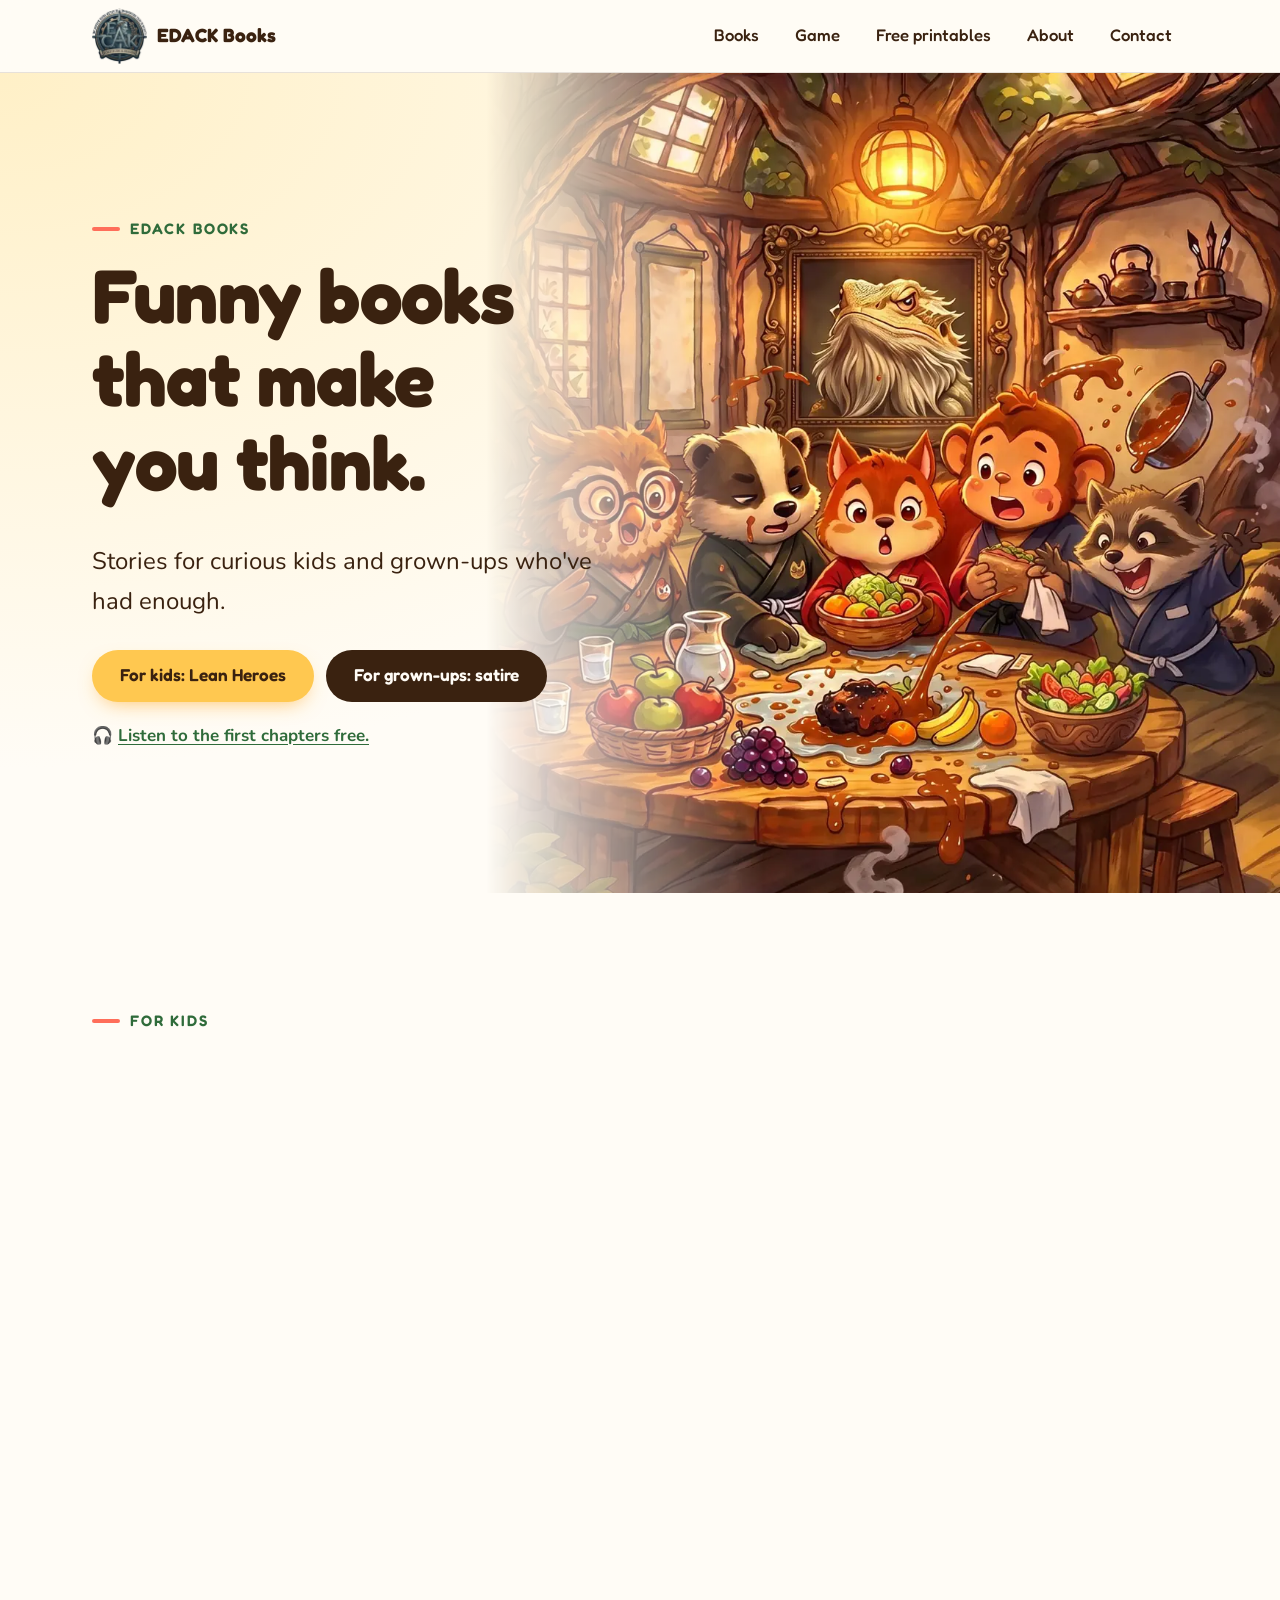
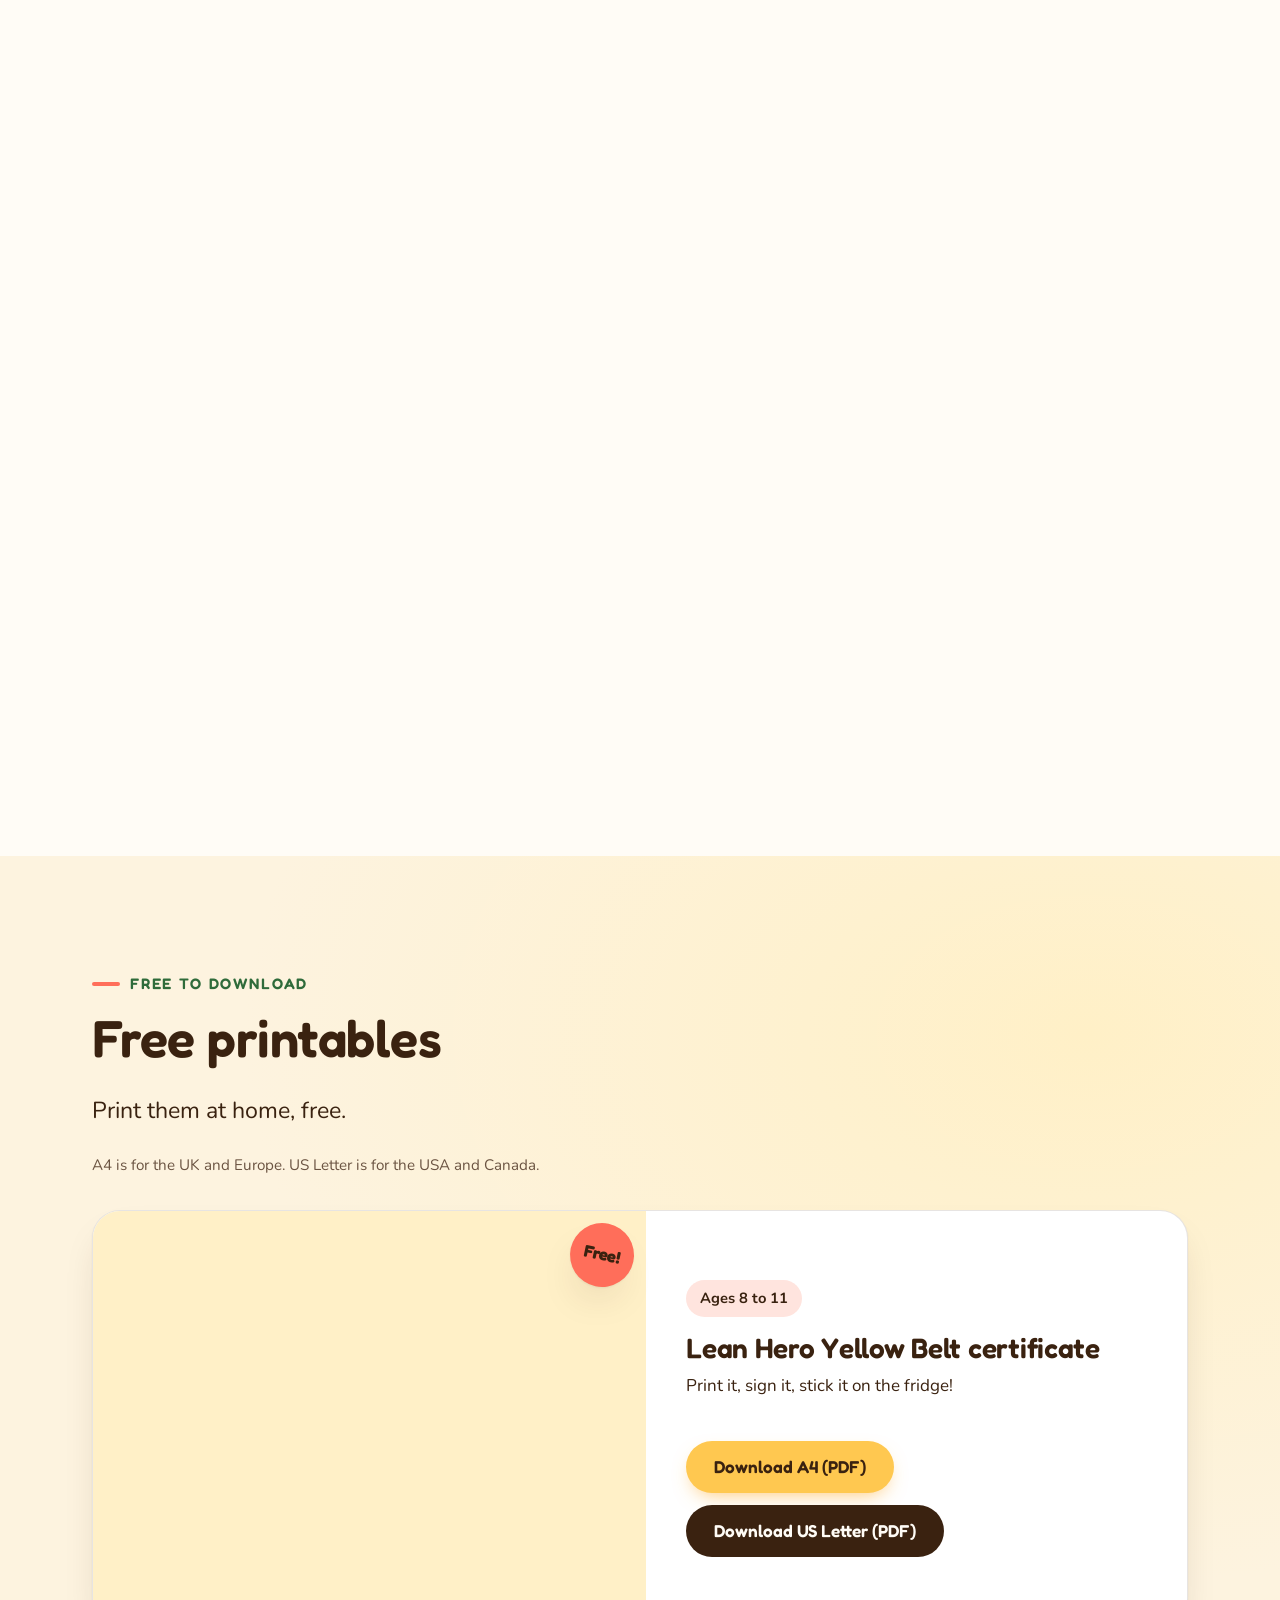
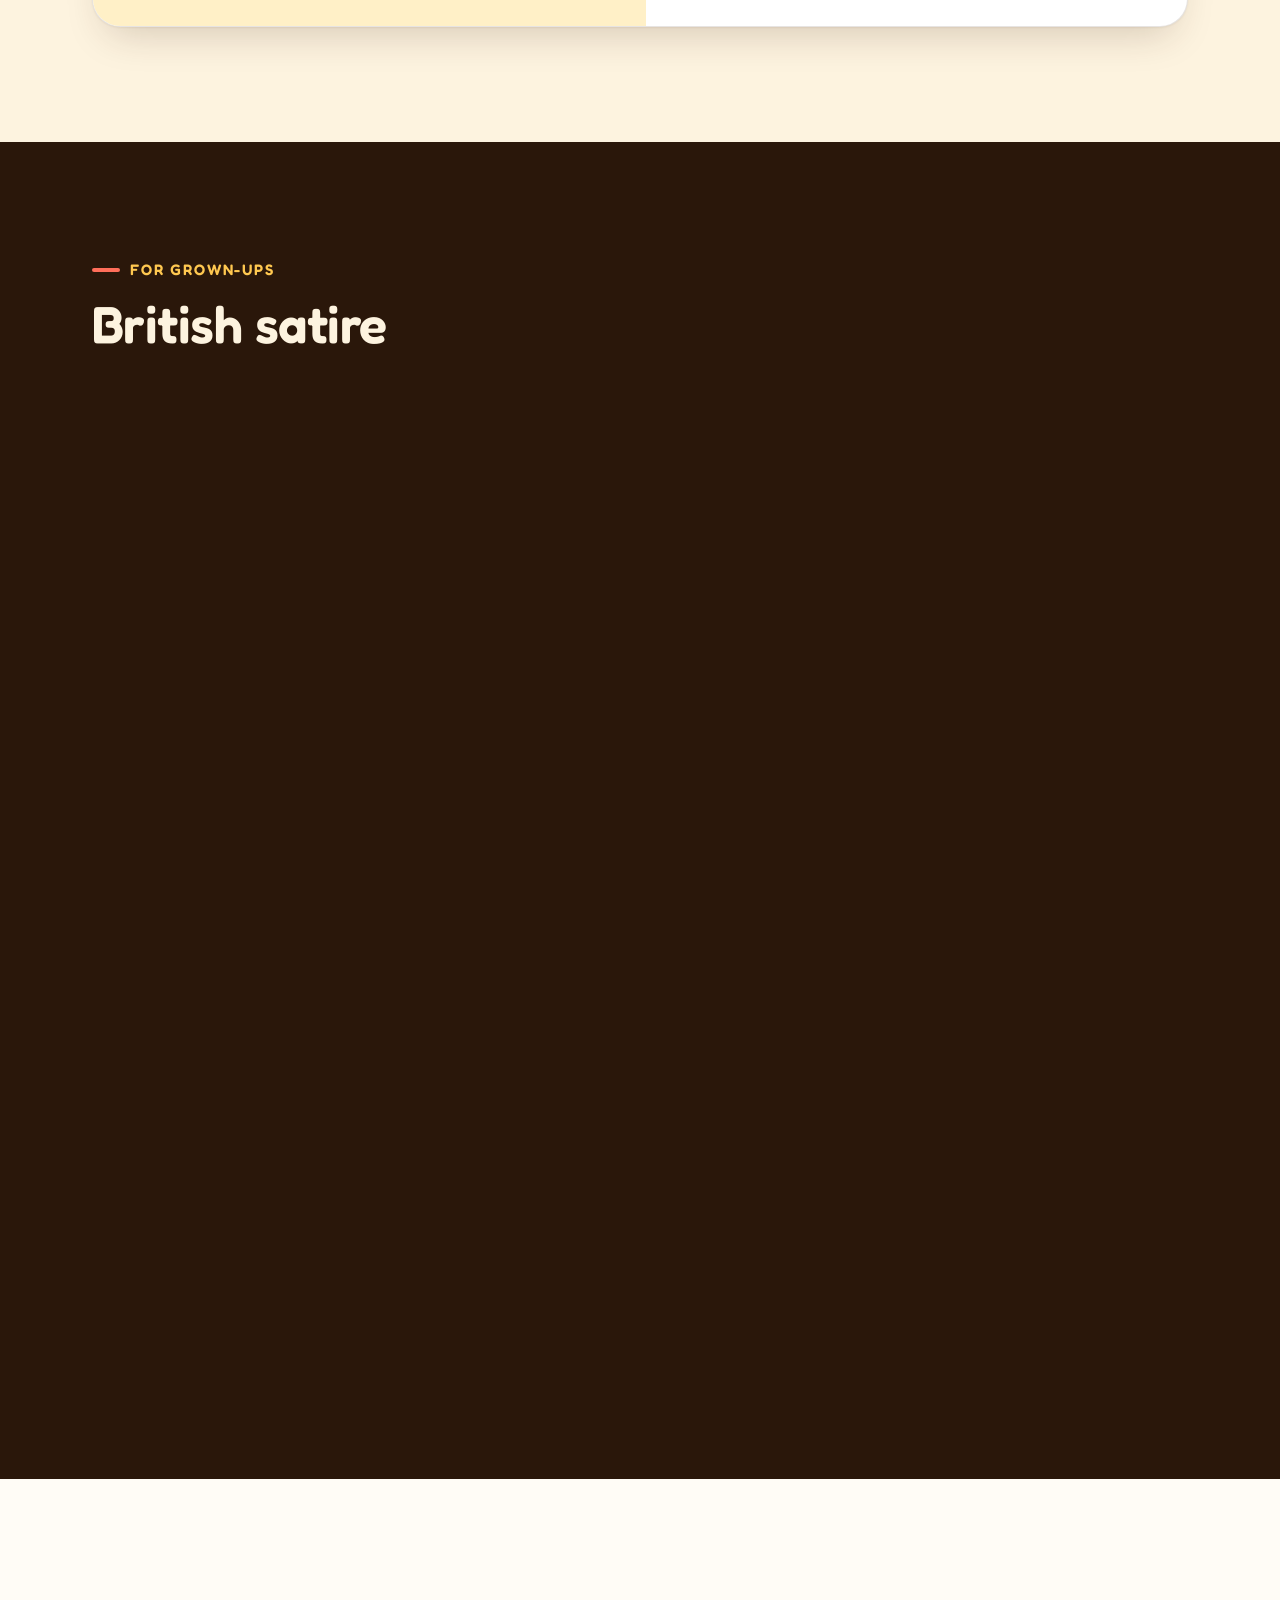
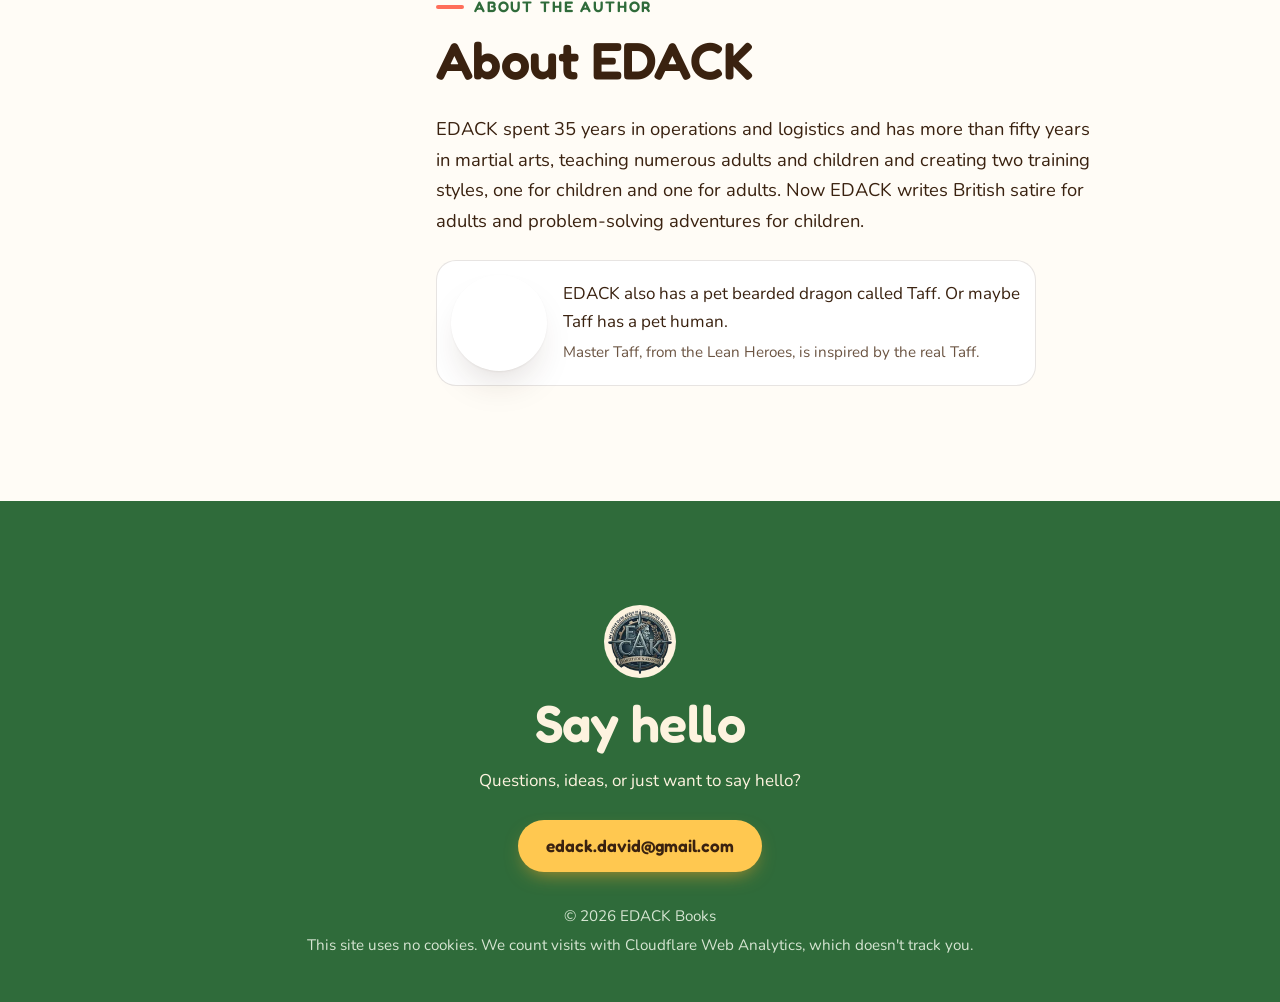
==== commit 425a6847: "Preview: add Cloudflare Web Analytics to the home page, lesson and 404 page Co-Authored-By: Claude O" ====
--- a/index.html
+++ b/index.html
@@ -8,7 +8,7 @@
   <meta name="description" content="Funny books that make you think. The Lean Heroes for ages 8 to 11, a free printable Lean Hero certificate, and British satire for grown-ups.">
 
   <!-- Safety settings: the page may only load things from this site, so nothing can sneak in a tracker -->
-  <meta http-equiv="Content-Security-Policy" content="default-src 'self'; img-src 'self' data:; script-src 'self'; style-src 'self'; font-src 'self'; base-uri 'self'; form-action 'none'">
+  <meta http-equiv="Content-Security-Policy" content="default-src 'self'; img-src 'self' data:; script-src 'self' https://static.cloudflareinsights.com; connect-src 'self' https://cloudflareinsights.com; style-src 'self'; font-src 'self'; base-uri 'self'; form-action 'none'">
   <meta name="referrer" content="strict-origin-when-cross-origin">
 
   <!-- Web address: the site lives at https://www.edackdavid.com (see docs/CNAME).
@@ -429,8 +429,9 @@
       </template>
 
       <p class="small">© 2026 EDACK Books</p>
-      <p class="small">This site uses no cookies or tracking.</p>
+      <p class="small">This site uses no cookies. We count visits with Cloudflare Web Analytics, which doesn't track you.</p>
     </div>
   </footer>
+  <!-- Cloudflare Web Analytics --><script type='module' src='https://static.cloudflareinsights.com/beacon.min.js' data-cf-beacon='{"token": "e0f13711fd604f76a218e38ecf7e13dd"}'></script><!-- End Cloudflare Web Analytics -->
 </body>
 </html>
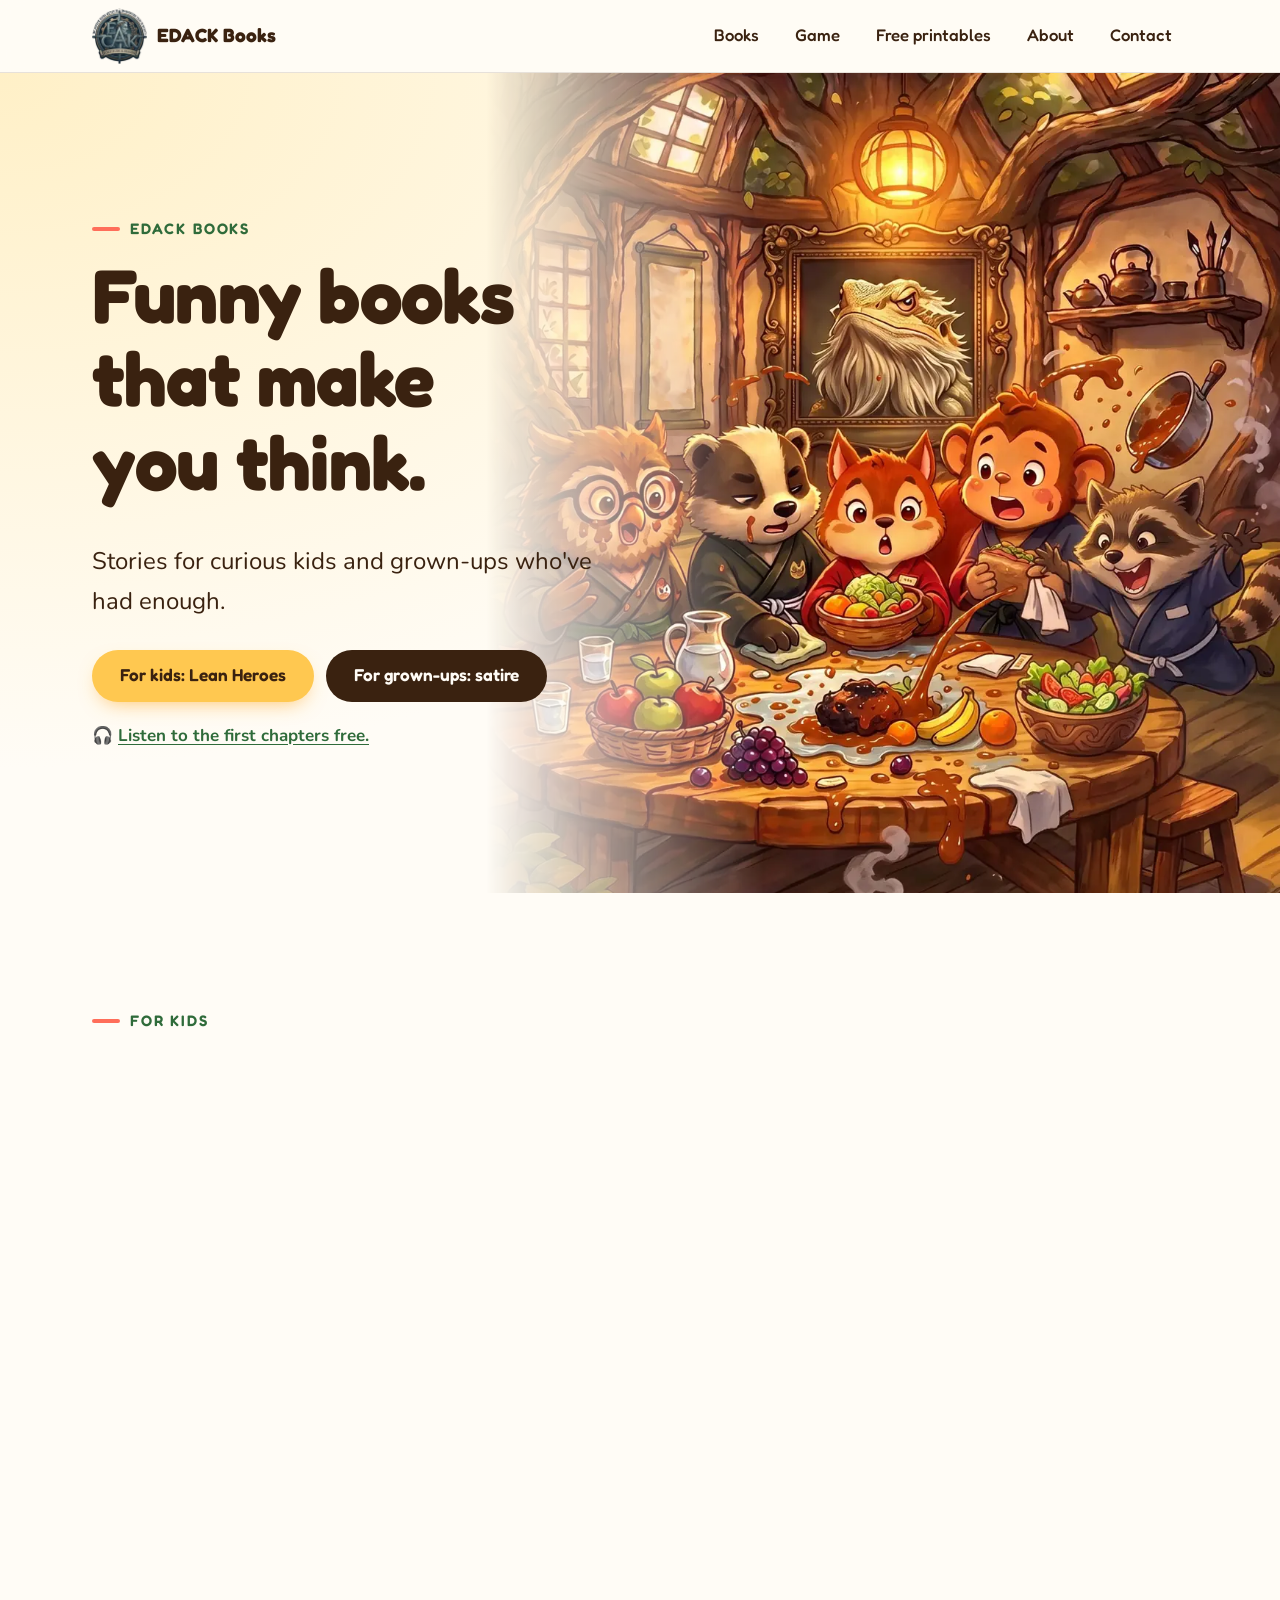
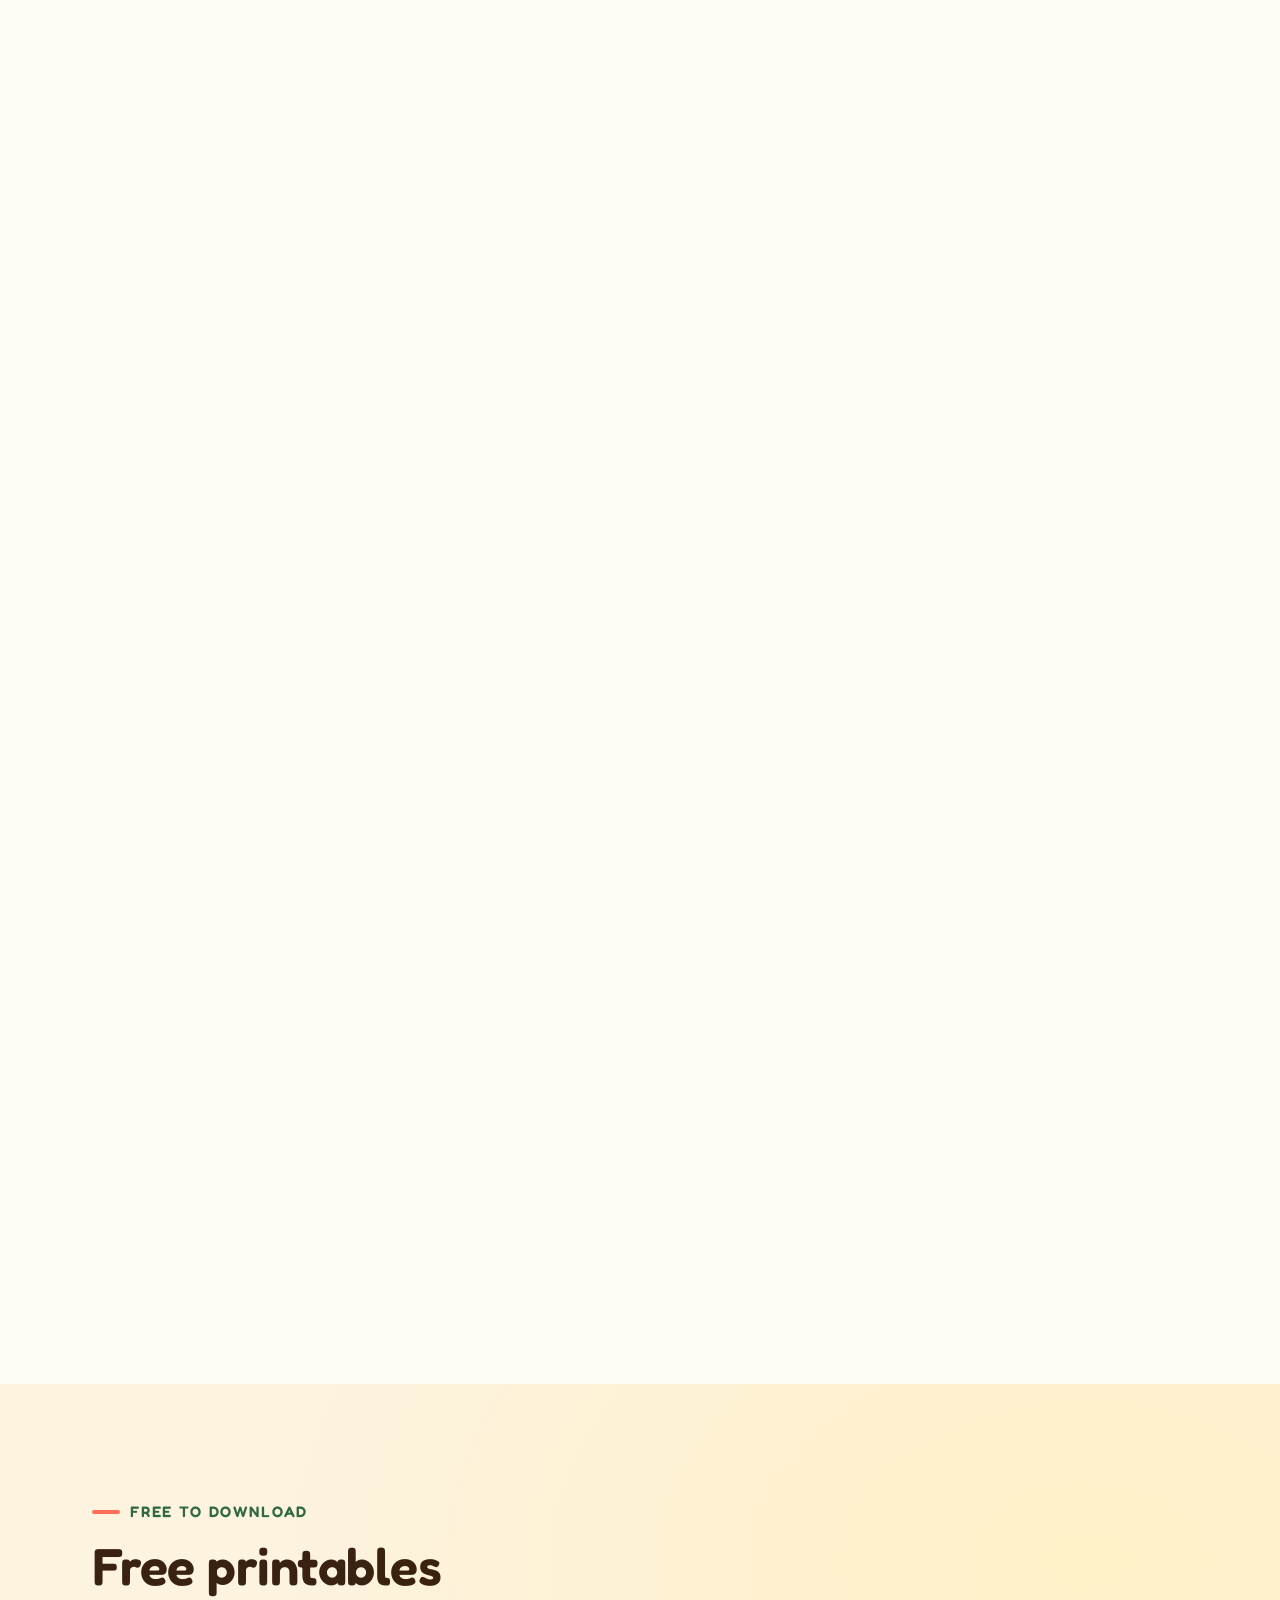
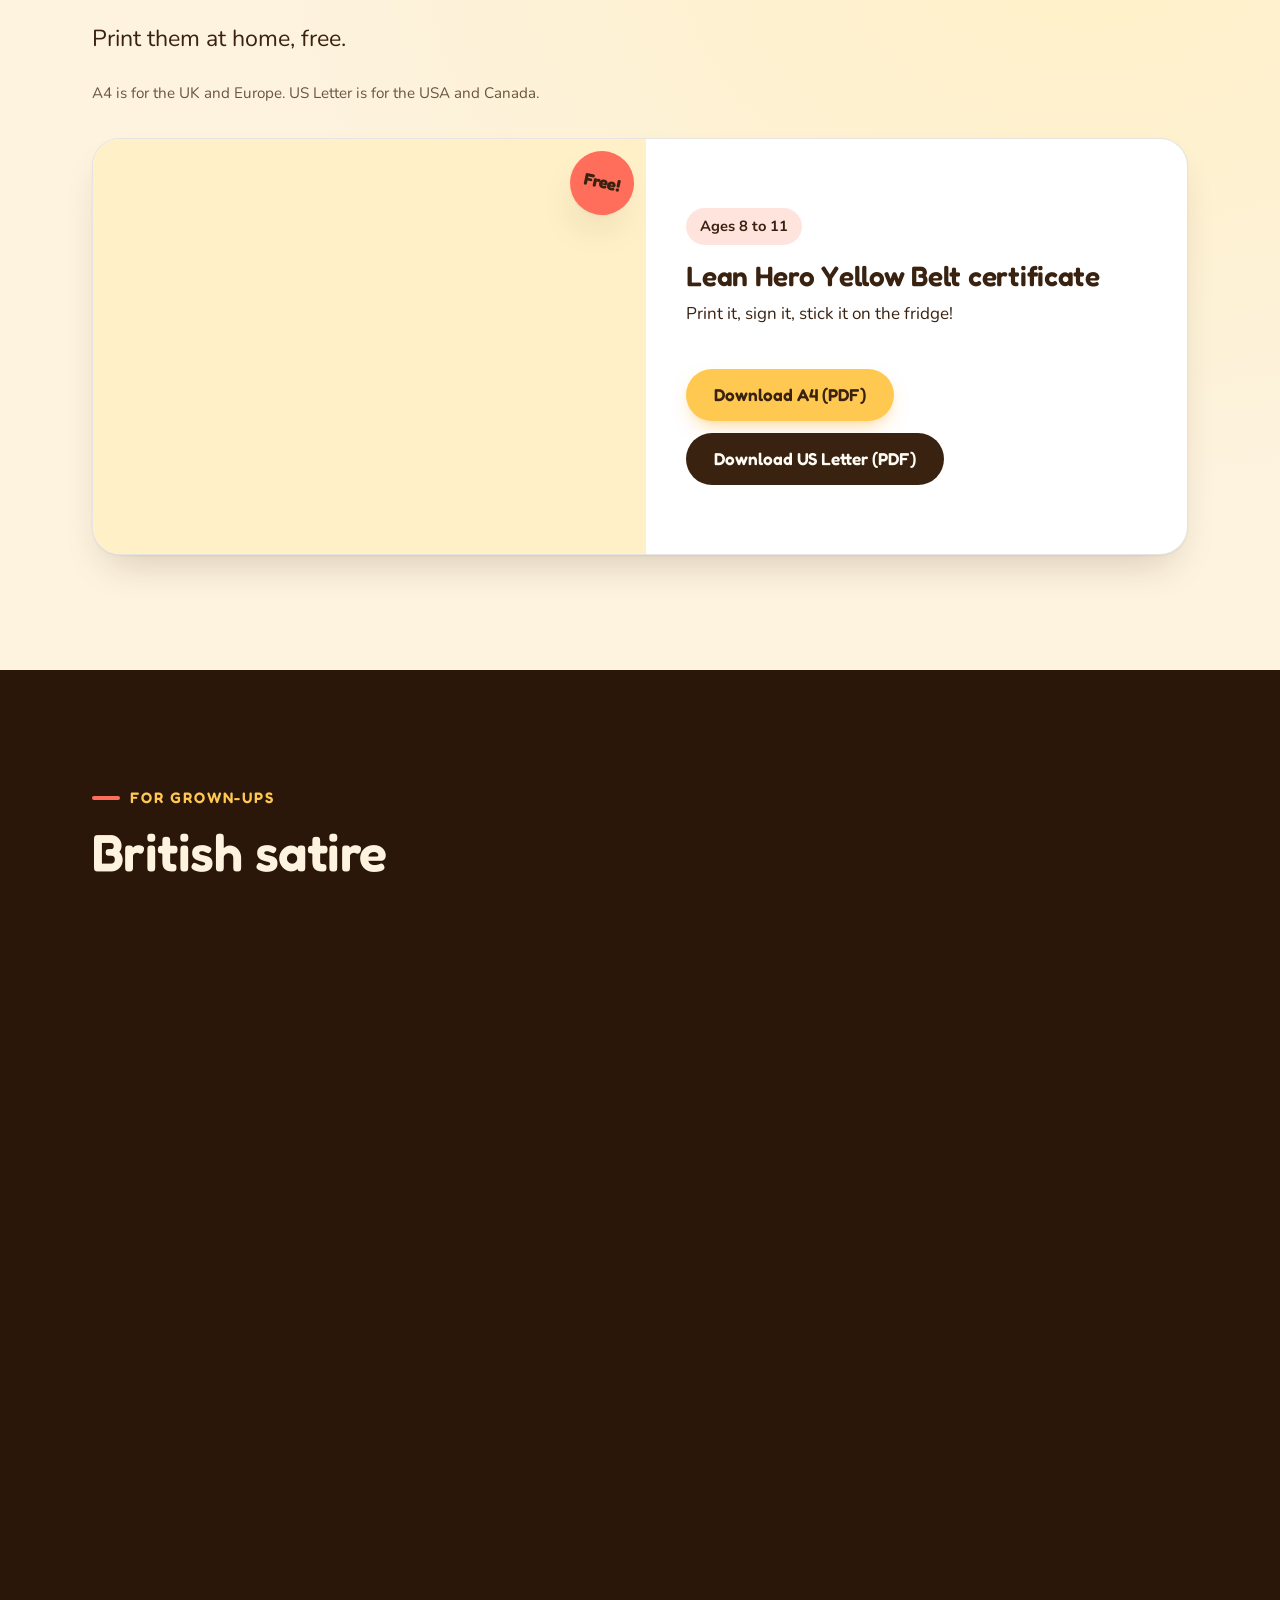
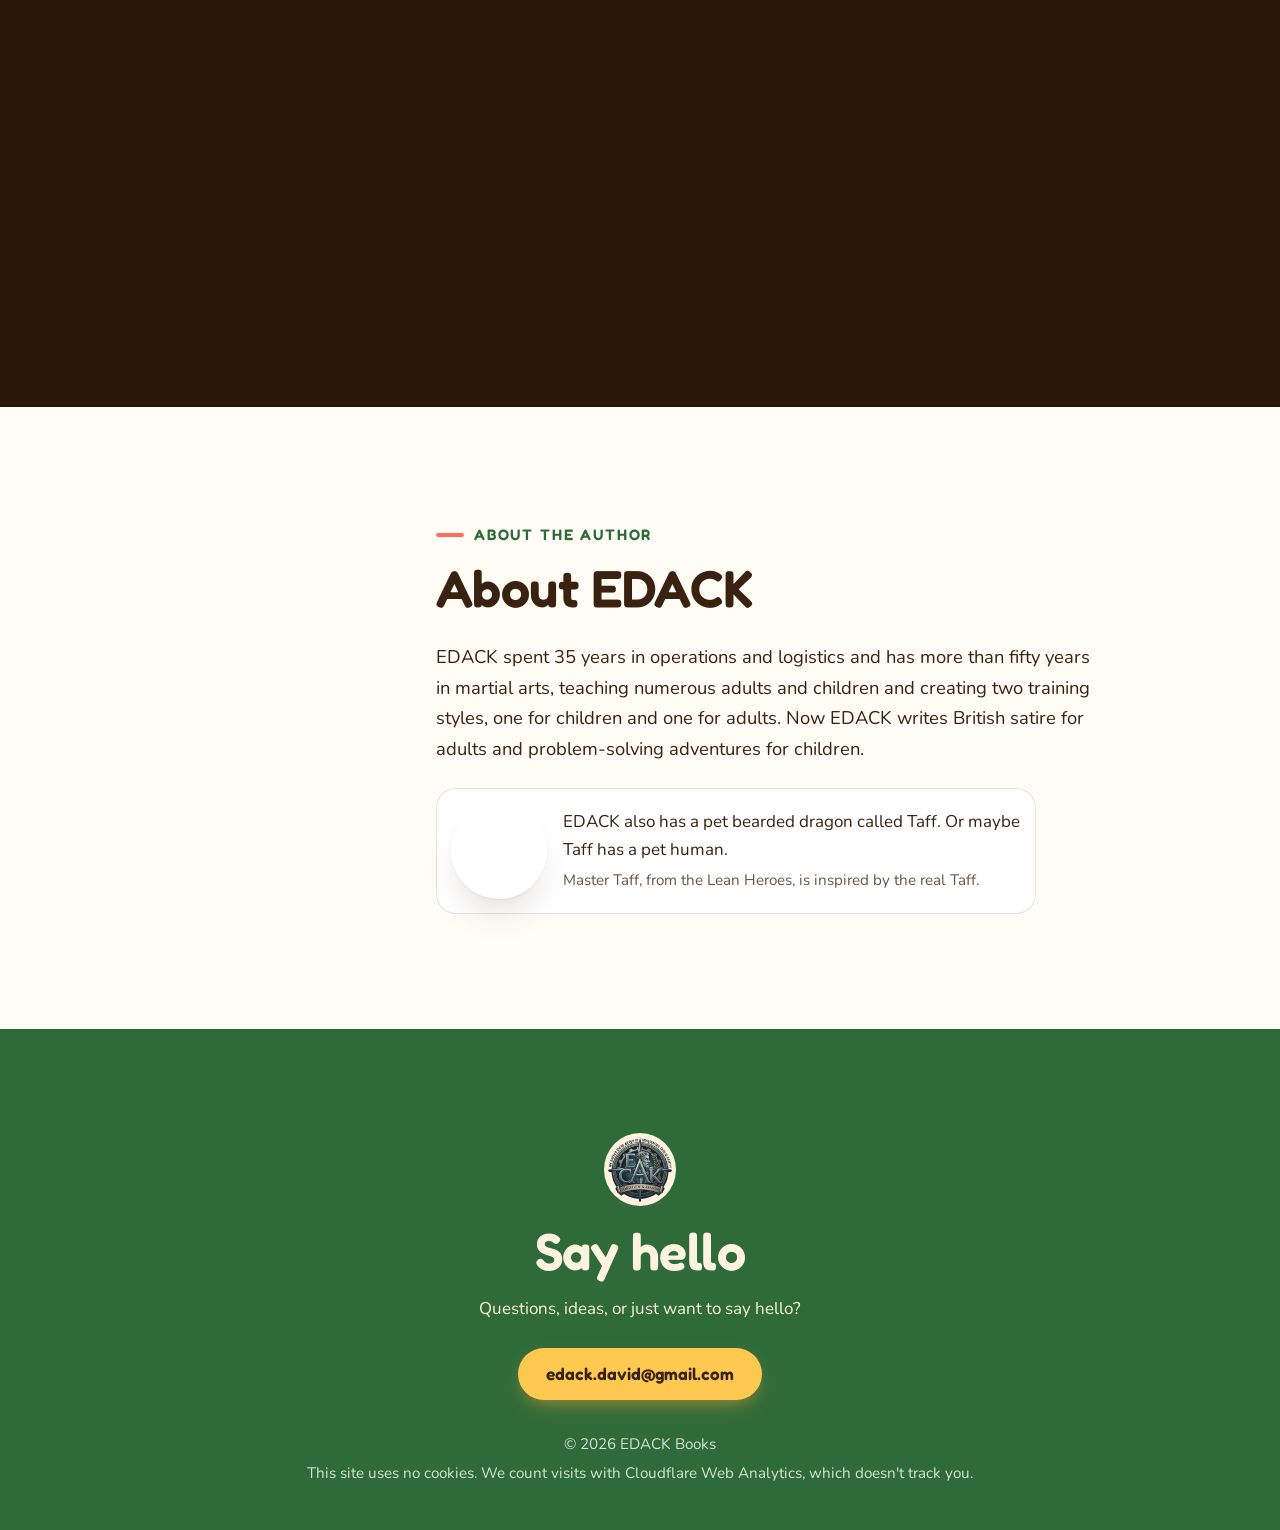
==== commit f1e68883: "Preview: Taff of the week Co-Authored-By: Claude Opus 5.5 <noreply@anthropic.com>" ====
--- a/index.html
+++ b/index.html
@@ -35,6 +35,7 @@
         imagesizes="(min-width: 900px) 62vw, 100vw" fetchpriority="high">
   <link rel="stylesheet" href="css/styles.css">
   <script src="js/main.js" defer></script>
+  <script src="js/taff-of-the-week.js" defer></script>
 
   <!-- Sharing: what Pinterest, Facebook, WhatsApp and others show -->
   <meta property="og:type" content="website">
@@ -261,6 +262,20 @@
             <a class="btn btn-primary btn-large" href="games/lean-heroes-summer-fayre.html">Play the fayre game</a>
           </div>
         </article>
+
+        <!-- Taff of the week. Photo 1 is written here, so it shows if JavaScript is off.
+             js/taff-of-the-week.js swaps in this week's photo from data/taff-weeks.json, every Monday. -->
+        <article class="taff-card reveal" id="taff-week" aria-labelledby="taff-week-title">
+          <img class="taff-photo" src="images/taff/taff-01-halloween.jpg"
+               width="720" height="1600" loading="lazy" decoding="async"
+               alt="Bearded dragon wearing a small orange Halloween hat with bat wings">
+          <div class="taff-body">
+            <h3 id="taff-week-title">Taff of the week</h3>
+            <p class="taff-intro">Master Taff in the books is a real bearded dragon. A new photo every Monday.</p>
+            <p class="taff-caption">Dressed up for Halloween. He is not impressed.</p>
+            <p><strong class="taff-idea-title">Lean idea: Ask the customer what they value.</strong> <span class="taff-idea-more">Nobody asked Taff if he wanted a hat.</span></p>
+          </div>
+        </article>
       </div>
     </section>
 
--- a/css/styles.css
+++ b/css/styles.css
@@ -1349,3 +1349,64 @@
   font-size: 4rem;
   line-height: 1;
 }
+
+/* ---------- Taff of the week (home page) ---------- */
+.taff-card {
+  display: grid;
+  justify-items: center;
+  gap: 20px;
+  margin-top: 24px;
+  padding: clamp(20px, 4vw, 40px);
+  border: 2px solid var(--border);
+  border-radius: var(--radius);
+  background: var(--surface);
+  box-shadow: var(--shadow);
+  text-align: center;
+}
+
+/* Never taller than 420px, and never wider than the card, so it fits a 375px phone */
+.taff-photo {
+  width: auto;
+  height: auto;
+  max-width: 100%;
+  max-height: 420px;
+  border-radius: var(--radius-sm);
+  box-shadow: var(--shadow);
+}
+
+.taff-body h3 {
+  margin-bottom: 0.3em;
+}
+
+.taff-body p {
+  max-width: 46ch;
+  margin-inline: auto;
+}
+
+.taff-intro {
+  color: var(--muted);
+}
+
+.taff-caption {
+  font-size: 1.15rem;
+  font-weight: 700;
+}
+
+/* Bigger screens: the photo sits to the left of the words */
+@media (min-width: 768px) {
+  .taff-card {
+    grid-template-columns: auto 1fr;
+    align-items: center;
+    justify-items: start;
+    column-gap: 32px;
+    text-align: left;
+  }
+
+  .taff-photo {
+    max-width: 420px;
+  }
+
+  .taff-body p {
+    margin-inline: 0;
+  }
+}
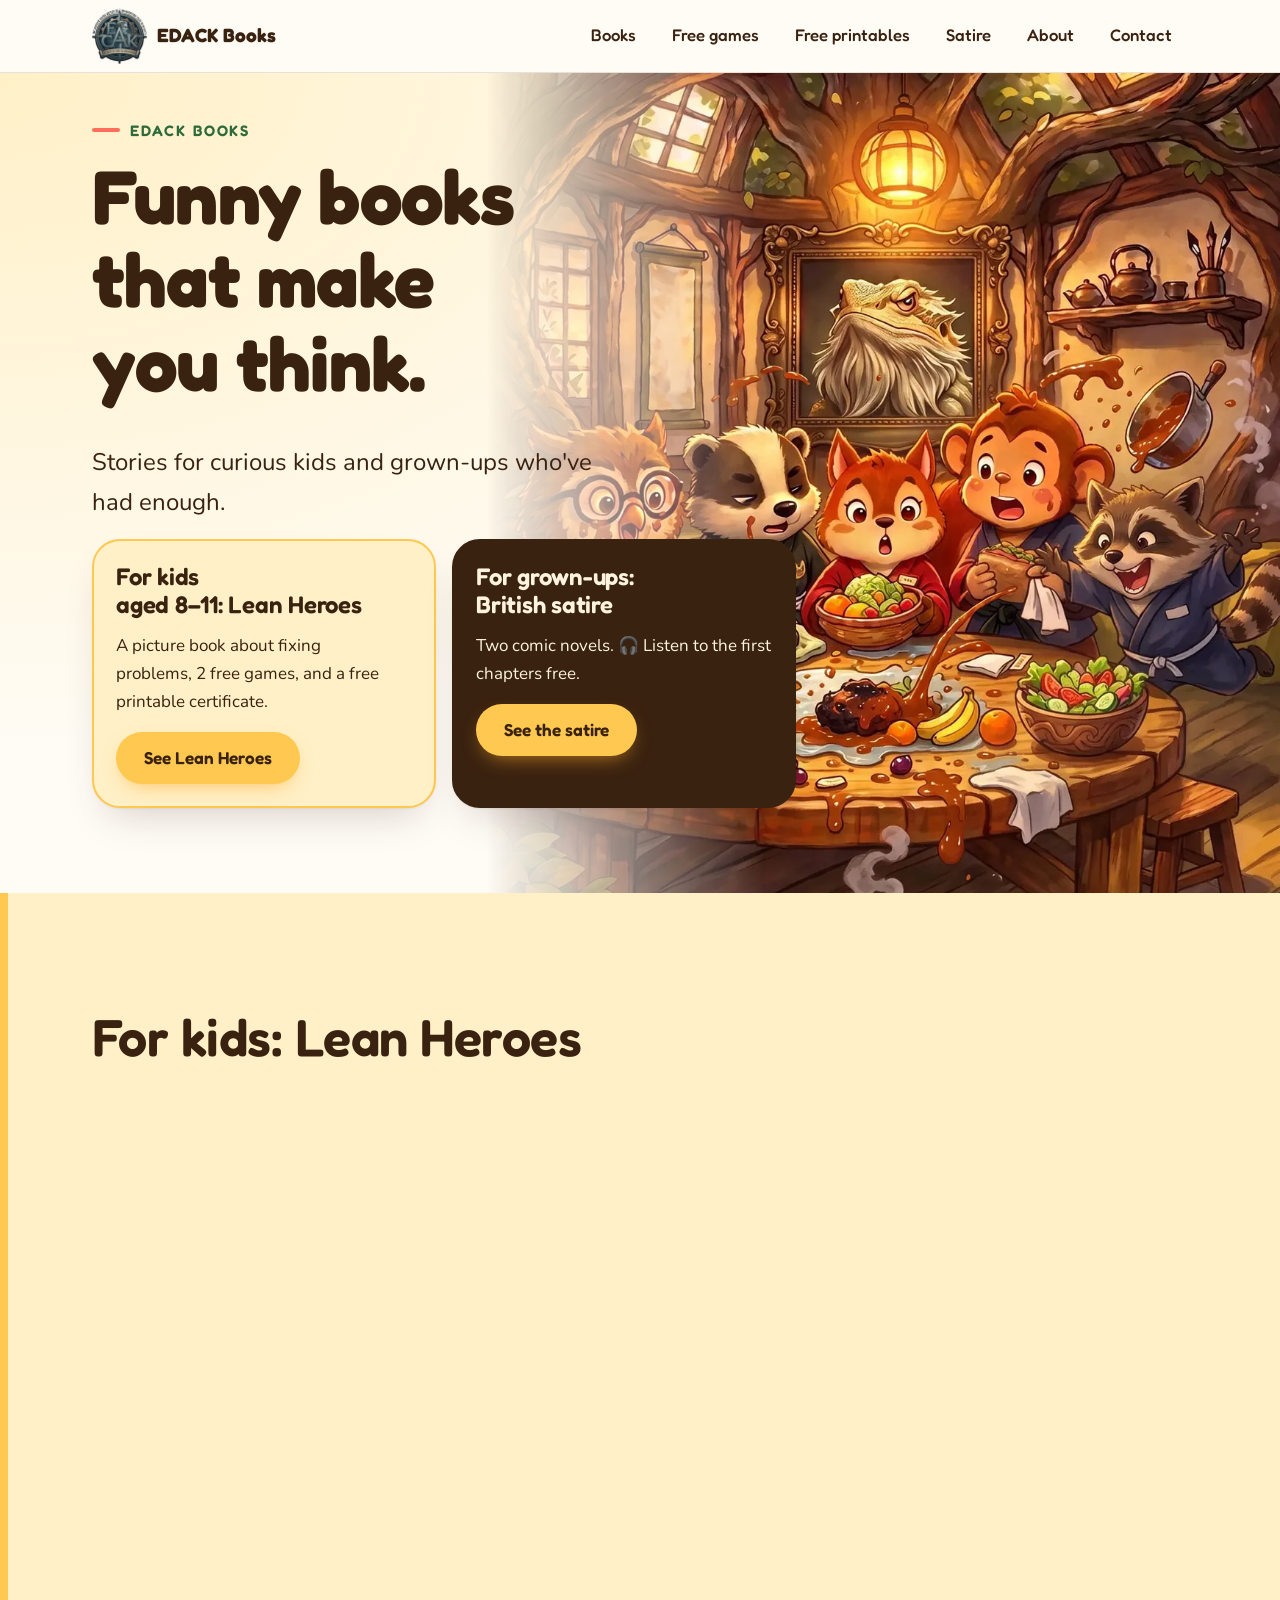
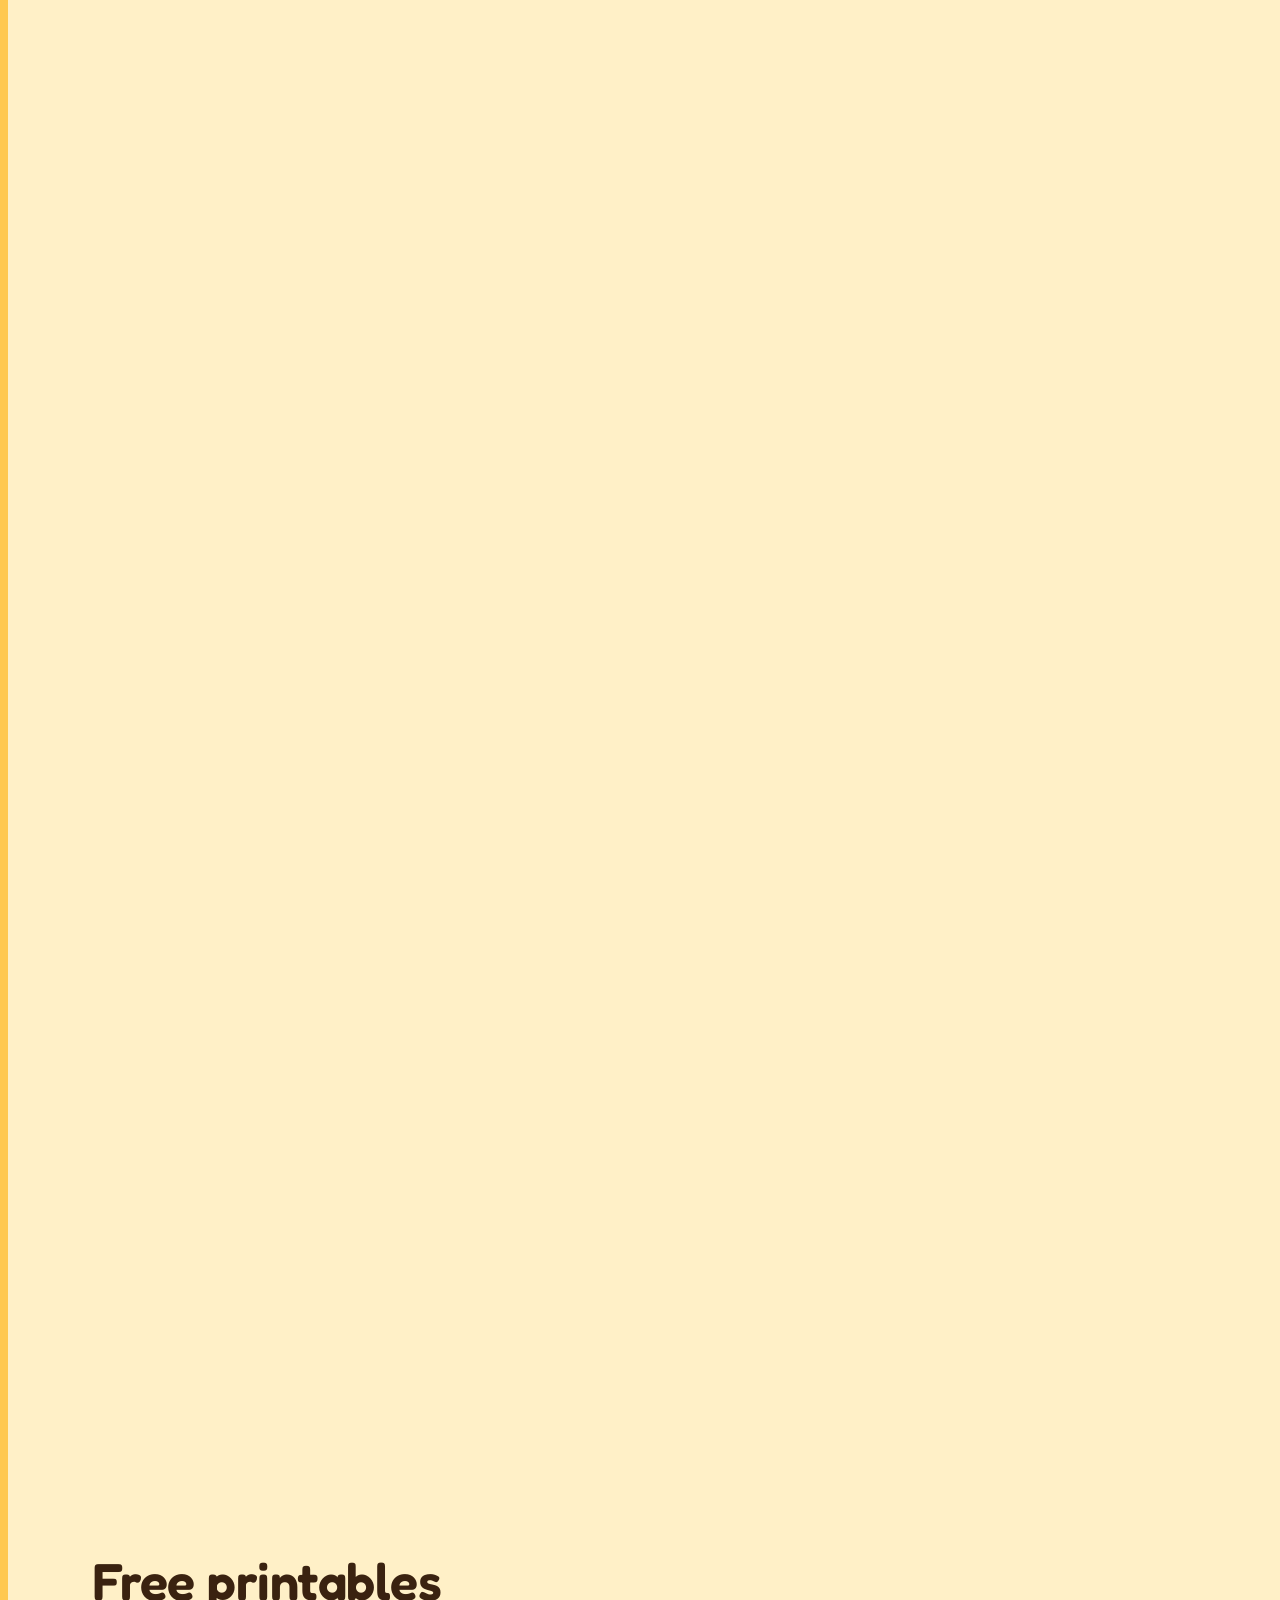
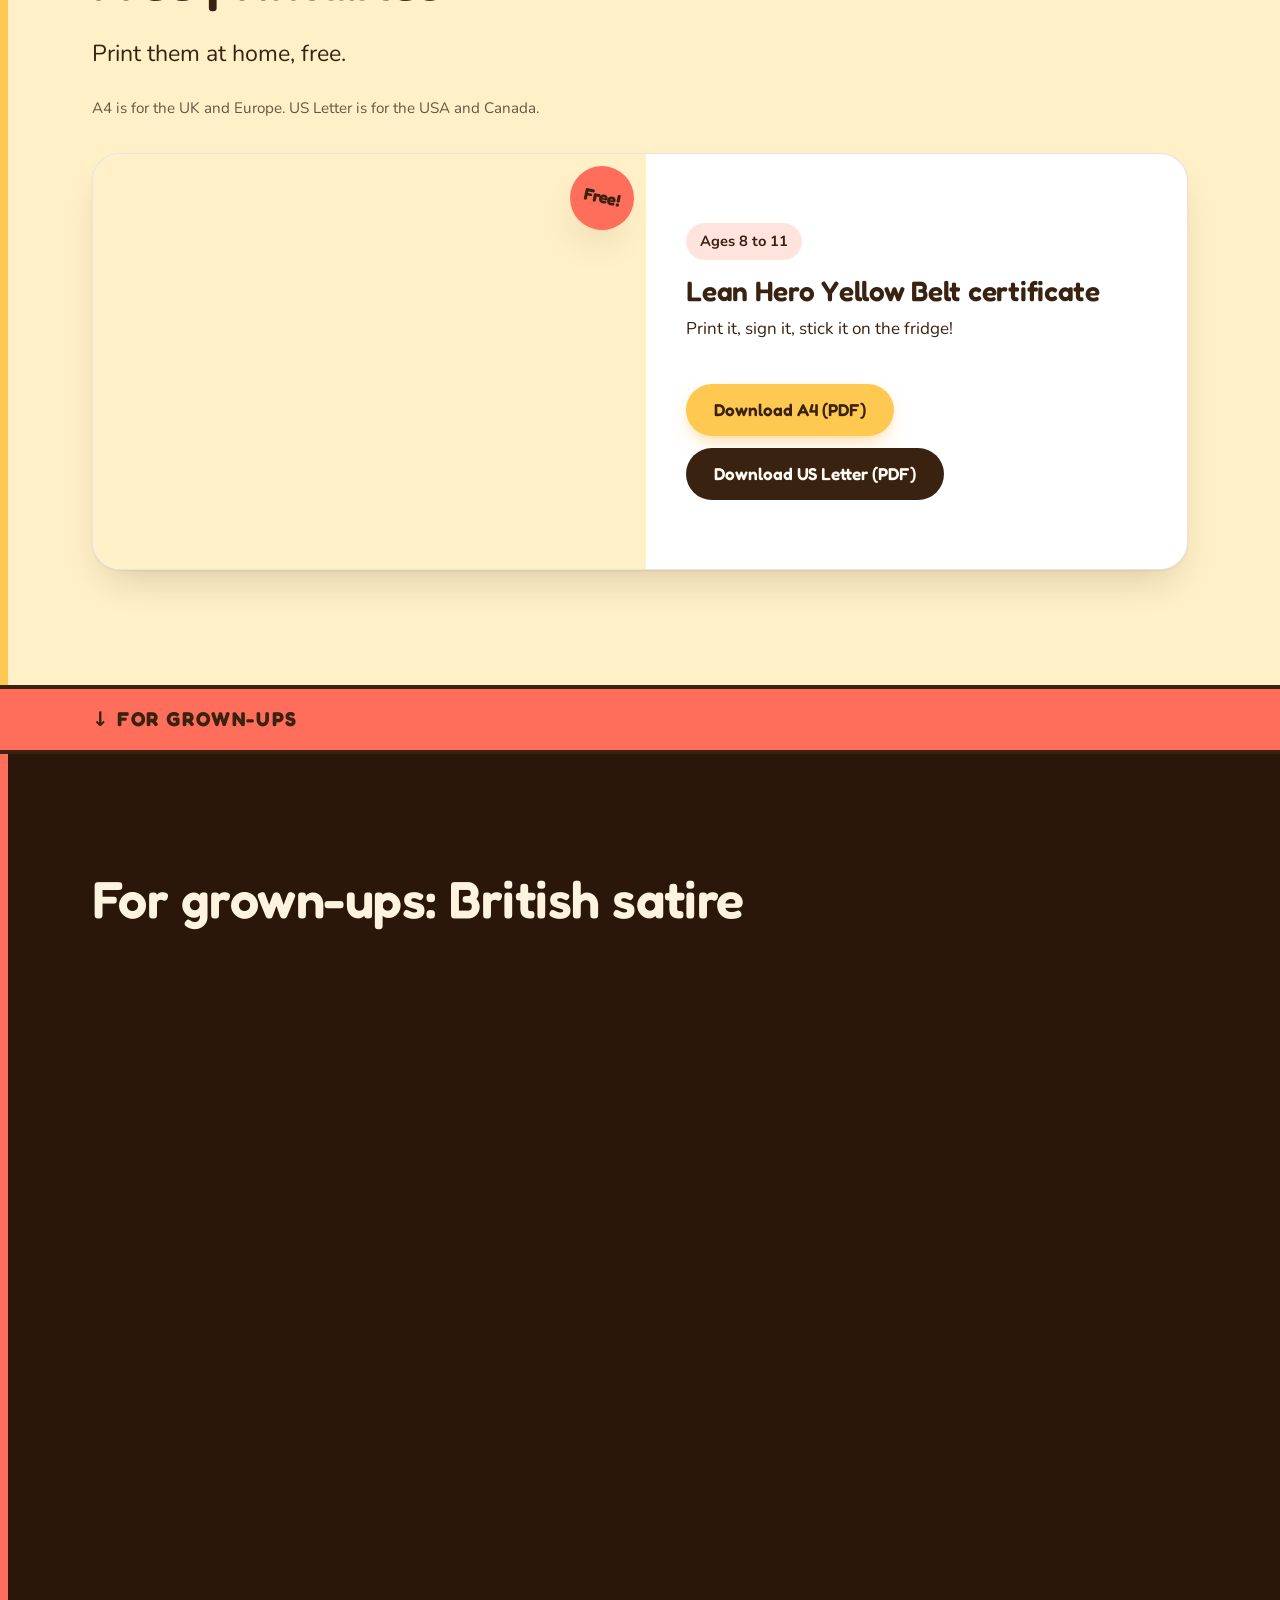
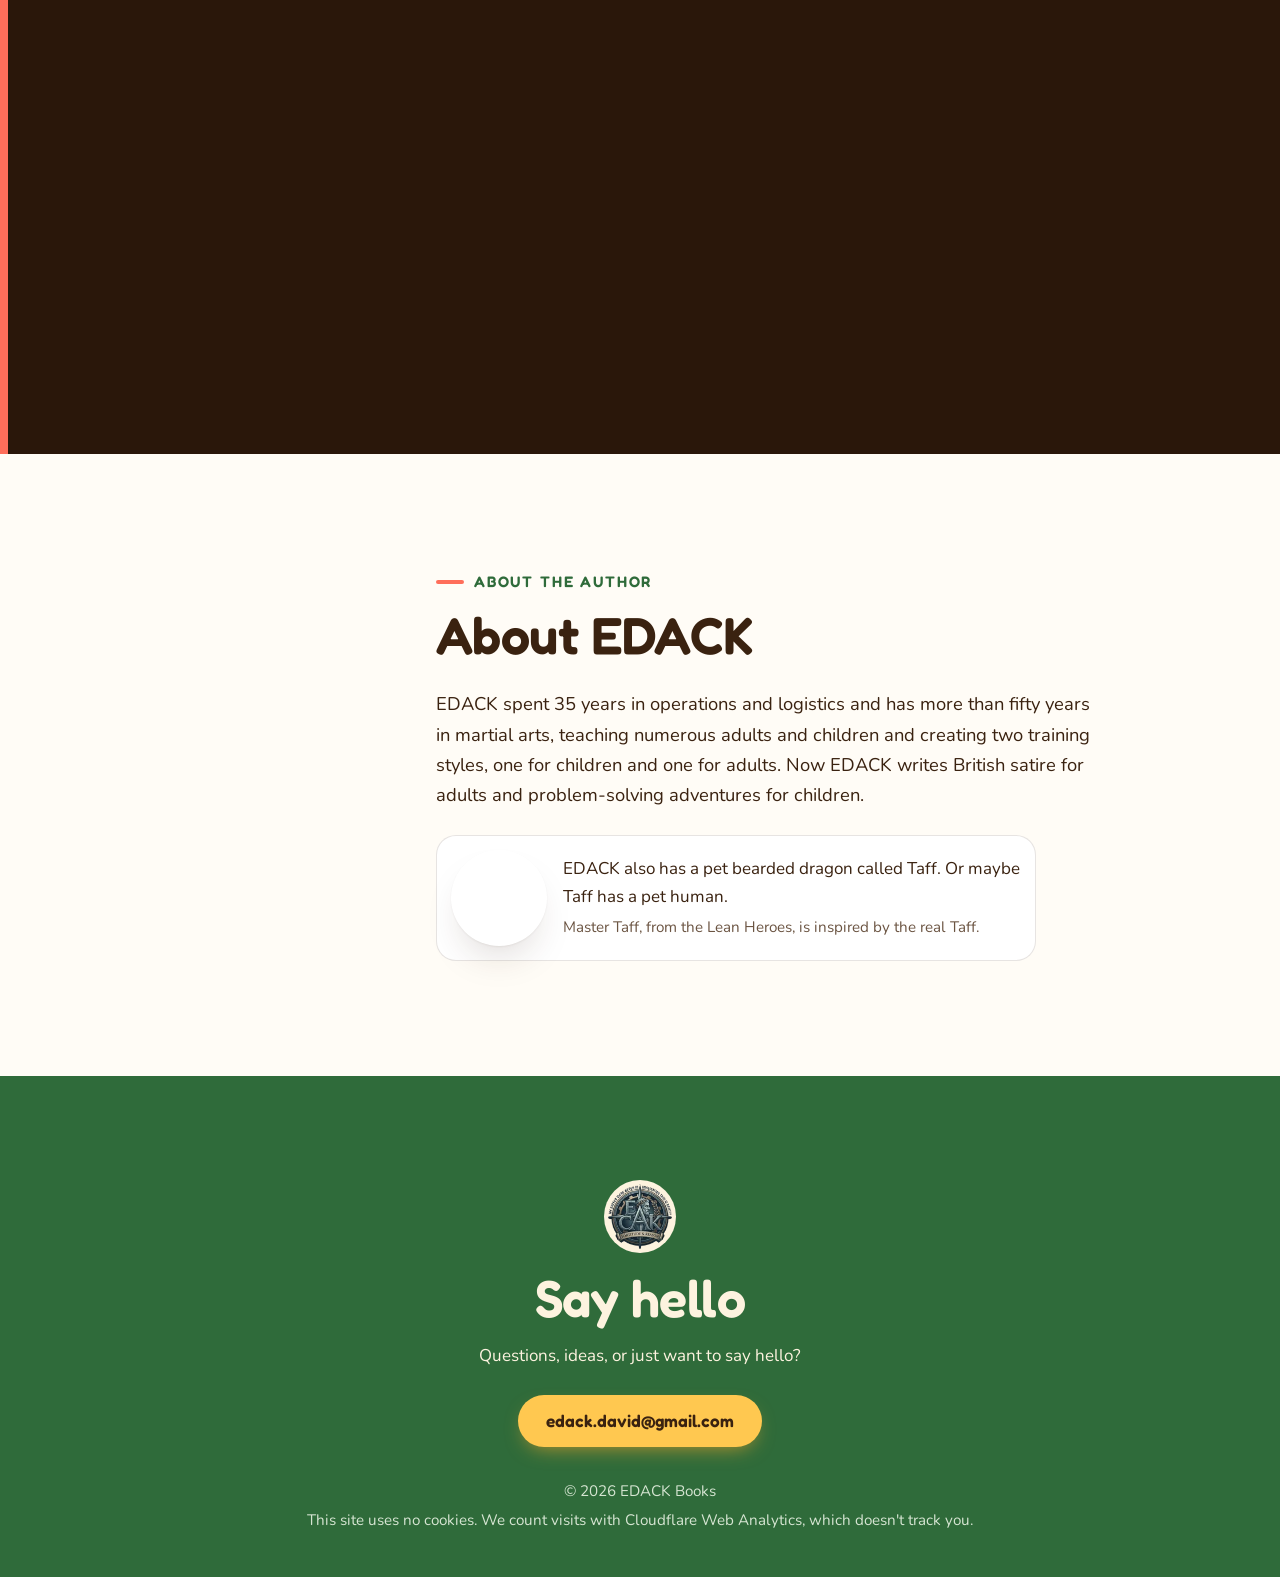
==== commit 8f1ec082: "Preview: home page split into kids and grown-ups halves Co-Authored-By: Claude Opus 5.5 <noreply@ant" ====
--- a/index.html
+++ b/index.html
@@ -166,8 +166,9 @@
       <nav id="site-nav" class="site-nav" popover aria-label="Main">
         <ul>
           <li><a href="#books">Books</a></li>
-          <li><a href="#game">Game</a></li>
+          <li><a href="#game">Free games</a></li>
           <li><a href="#free-printable">Free printables</a></li>
+          <li><a href="#satire">Satire</a></li>
           <li><a href="#about">About</a></li>
           <li><a href="#contact">Contact</a></li>
         </ul>
@@ -188,18 +189,29 @@
         <p class="eyebrow">EDACK Books</p>
         <h1 id="hero-title">Funny books that make you think.</h1>
         <p class="hero-sub">Stories for curious kids and grown-ups who've had enough.</p>
-        <div class="button-row">
-          <a class="btn btn-primary" href="#books">For kids: Lean Heroes</a>
-          <a class="btn btn-secondary" href="#satire">For grown-ups: satire</a>
+        <!-- Two doors: one for kids, one for grown-ups. The listening line is only in the grown-ups' door. -->
+        <div class="doors">
+          <article class="door door-kids" aria-labelledby="door-kids-title">
+            <h2 class="door-title" id="door-kids-title">For kids <span class="nowrap">aged 8–11:</span> Lean Heroes</h2>
+            <p>A picture book about fixing problems, 2 free games, and a free printable certificate.</p>
+            <a class="btn btn-primary" href="#books">See Lean Heroes</a>
+          </article>
+          <article class="door door-grown-ups" aria-labelledby="door-grown-ups-title">
+            <h2 class="door-title" id="door-grown-ups-title">For grown-ups: British satire</h2>
+            <p>Two comic novels. <span aria-hidden="true">🎧</span> Listen to the first chapters free.</p>
+            <a class="btn btn-primary" href="#satire">See the satire</a>
+          </article>
         </div>
-        <p class="hero-note"><span aria-hidden="true">🎧</span> <a href="#satire">Listen to the first chapters free.</a></p>
       </div>
     </section>
+
+    <!-- THE KIDS' HALF: the Lean Heroes book, the games, Taff and the printables, all on one soft gold band -->
+    <div class="half half-kids">
 
     <!-- 2. The Lean Heroes (featured book) -->
     <section class="section section-kids" id="books" aria-labelledby="lean-heroes-title">
       <div class="container">
-        <p class="eyebrow">For kids</p>
+        <h2 class="half-title" id="kids-title">For kids: Lean Heroes</h2>
         <article class="feature-card reveal">
           <div class="feature-cover">
             <img src="images/lean-heroes-cover-480.webp"
@@ -285,7 +297,6 @@
          Keep id="free-printable": Pinterest pins link to it. -->
     <section class="section section-printable" id="free-printable" aria-labelledby="printable-title">
       <div class="container">
-        <p class="eyebrow">Free to download</p>
         <h2 id="printable-title">Free printables</h2>
         <p class="lead">Print them at home, free.</p>
         <p class="small">A4 is for the UK and Europe. US Letter is for the USA and Canada.</p>
@@ -312,11 +323,19 @@
       </div>
     </section>
 
+    </div>
+    <!-- END OF THE KIDS' HALF -->
+
+    <!-- The divider between the two halves -->
+    <div class="half-divider" role="separator" aria-label="End of the kids' half. Next: for grown-ups">
+      <p class="container half-divider-text"><span aria-hidden="true">↓</span> For grown-ups</p>
+    </div>
+
+    <!-- THE GROWN-UPS' HALF -->
     <!-- 4. For grown-ups: British satire -->
-    <section class="section section-satire" id="satire" aria-labelledby="satire-title">
+    <section class="section section-satire half half-grown-ups" id="satire" aria-labelledby="satire-title">
       <div class="container">
-        <p class="eyebrow">For grown-ups</p>
-        <h2 id="satire-title">British satire</h2>
+        <h2 class="half-title" id="satire-title">For grown-ups: British satire</h2>
 
         <div class="book-grid">
           <article class="book-card reveal">
@@ -331,10 +350,10 @@
                 <h4 class="listen-title"><span aria-hidden="true">🎧</span> Listen to Chapter One, free</h4>
                 <p class="listen-meta">About 15 minutes · Narrated with digital voices.</p>
                 <!-- preload="none": phones only download the chapter when someone presses play -->
-                <audio controls preload="none" src="audio/cookie-chapter-1.mp3" aria-label="Chapter One of Cookie and the Pantomime of Power">
-                  <a href="audio/cookie-chapter-1.mp3">Download Chapter One (MP3)</a>
+                <audio controls controlslist="nodownload" preload="none" src="audio/cookie-chapter-1.mp3" aria-label="Chapter One of Cookie and the Pantomime of Power">
+                  Your browser can't play this here. Use the download link below.
                 </audio>
-                <a class="listen-download" href="audio/cookie-chapter-1.mp3" download>Download MP3<span class="visually-hidden"> of Chapter One of Cookie and the Pantomime of Power</span> (9 MB)</a>
+                <a class="listen-download" href="audio/cookie-chapter-1.mp3" download>Download Chapter One<span class="visually-hidden"> of Cookie and the Pantomime of Power</span> (MP3, 9 MB)</a>
               </div>
               <p class="see-amazon">See it on Amazon:</p>
               <div class="button-row">
@@ -361,10 +380,10 @@
                 <h4 class="listen-title"><span aria-hidden="true">🎧</span> Listen to Chapter One, free</h4>
                 <p class="listen-meta">About 15 minutes · Narrated with digital voices.</p>
                 <!-- preload="none": phones only download the chapter when someone presses play -->
-                <audio controls preload="none" src="audio/watchers-guide-chapter-1.mp3" aria-label="Chapter One of The Watcher's Guide to the End of the World">
-                  <a href="audio/watchers-guide-chapter-1.mp3">Download Chapter One (MP3)</a>
+                <audio controls controlslist="nodownload" preload="none" src="audio/watchers-guide-chapter-1.mp3" aria-label="Chapter One of The Watcher's Guide to the End of the World">
+                  Your browser can't play this here. Use the download link below.
                 </audio>
-                <a class="listen-download" href="audio/watchers-guide-chapter-1.mp3" download>Download MP3<span class="visually-hidden"> of Chapter One of The Watcher's Guide to the End of the World</span> (9 MB)</a>
+                <a class="listen-download" href="audio/watchers-guide-chapter-1.mp3" download>Download Chapter One<span class="visually-hidden"> of The Watcher's Guide to the End of the World</span> (MP3, 9 MB)</a>
               </div>
               <p class="see-amazon">See it on Amazon:</p>
               <div class="button-row">
--- a/css/styles.css
+++ b/css/styles.css
@@ -1410,3 +1410,140 @@
     margin-inline: 0;
   }
 }
+
+/* ---------- Home page: two halves, kids and grown-ups ---------- */
+/* The two "doors" at the top. Stacked on phones, side by side on bigger screens. */
+.doors {
+  display: grid;
+  gap: 16px;
+}
+
+@media (min-width: 640px) {
+  .doors {
+    grid-template-columns: 1fr 1fr;
+  }
+}
+
+@media (min-width: 900px) {
+  .hero-content > .doors {
+    max-width: 44rem;
+  }
+
+  /* Less space above the headline, so both doors fit on the first screen */
+  .hero-content {
+    padding-block: 24px 64px;
+  }
+
+  .hero-sub {
+    margin-bottom: 16px;
+  }
+}
+
+.nowrap {
+  white-space: nowrap;
+}
+
+.door {
+  display: grid;
+  align-content: start;
+  gap: 12px;
+  padding: 22px;
+  border: 2px solid;
+  border-radius: var(--radius);
+  box-shadow: var(--shadow);
+}
+
+.door p {
+  margin: 0;
+}
+
+.door .btn {
+  justify-self: start;
+  margin-top: 4px;
+}
+
+@media (max-width: 479px) {
+  .door .btn {
+    justify-self: stretch;
+  }
+}
+
+.door-title {
+  margin: 0;
+  font-size: clamp(1.3rem, 1vw + 1rem, 1.5rem);
+  line-height: 1.2;
+}
+
+.door-kids {
+  border-color: var(--gold);
+  background: linear-gradient(var(--gold-soft), var(--gold-soft)), var(--surface);
+  color: var(--text);
+}
+
+.door-grown-ups {
+  border-color: #3A2210;
+  background: #3A2210;
+  color: var(--cream);
+}
+
+@media (prefers-color-scheme: dark) {
+  .door-grown-ups {
+    border-color: rgba(253, 243, 223, 0.3);
+    background: #120A04;
+  }
+}
+
+/* Each half has its own colour band and a coloured stripe down the left edge,
+   so on a phone you can always tell which half you're in. */
+.half-kids {
+  background: linear-gradient(var(--gold-soft), var(--gold-soft)), var(--bg);
+  box-shadow: inset 8px 0 0 var(--gold);
+}
+
+.half-kids .section-printable {
+  background: transparent;
+}
+
+.half-grown-ups {
+  box-shadow: inset 8px 0 0 var(--coral);
+}
+
+.half-title {
+  margin: 0 0 32px;
+  font-size: clamp(2rem, 4vw + 1rem, 3.25rem);
+  line-height: 1.1;
+}
+
+/* The divider between the halves */
+.half-divider {
+  border-block: 4px solid var(--brown);
+  background: var(--coral);
+  color: var(--brown);
+}
+
+.half-divider-text {
+  margin-block: 0;
+  padding-block: 14px;
+  font-family: var(--font-heading);
+  font-size: 1.25rem;
+  font-weight: 700;
+  letter-spacing: 0.08em;
+  text-transform: uppercase;
+}
+
+/* Phones: the Lean Heroes artwork goes above the words, so it never looks like part of the grown-ups' door */
+@media (max-width: 899px) {
+  .hero-bg {
+    order: -1;
+    height: clamp(220px, 60vw, 420px);
+    object-fit: cover;
+    object-position: 50% 62%;
+    margin: 0 0 -8px;
+    -webkit-mask-image: linear-gradient(to top, transparent 0%, #000 32%);
+    mask-image: linear-gradient(to top, transparent 0%, #000 32%);
+  }
+
+  .hero-content {
+    padding-block: 0 48px;
+  }
+}
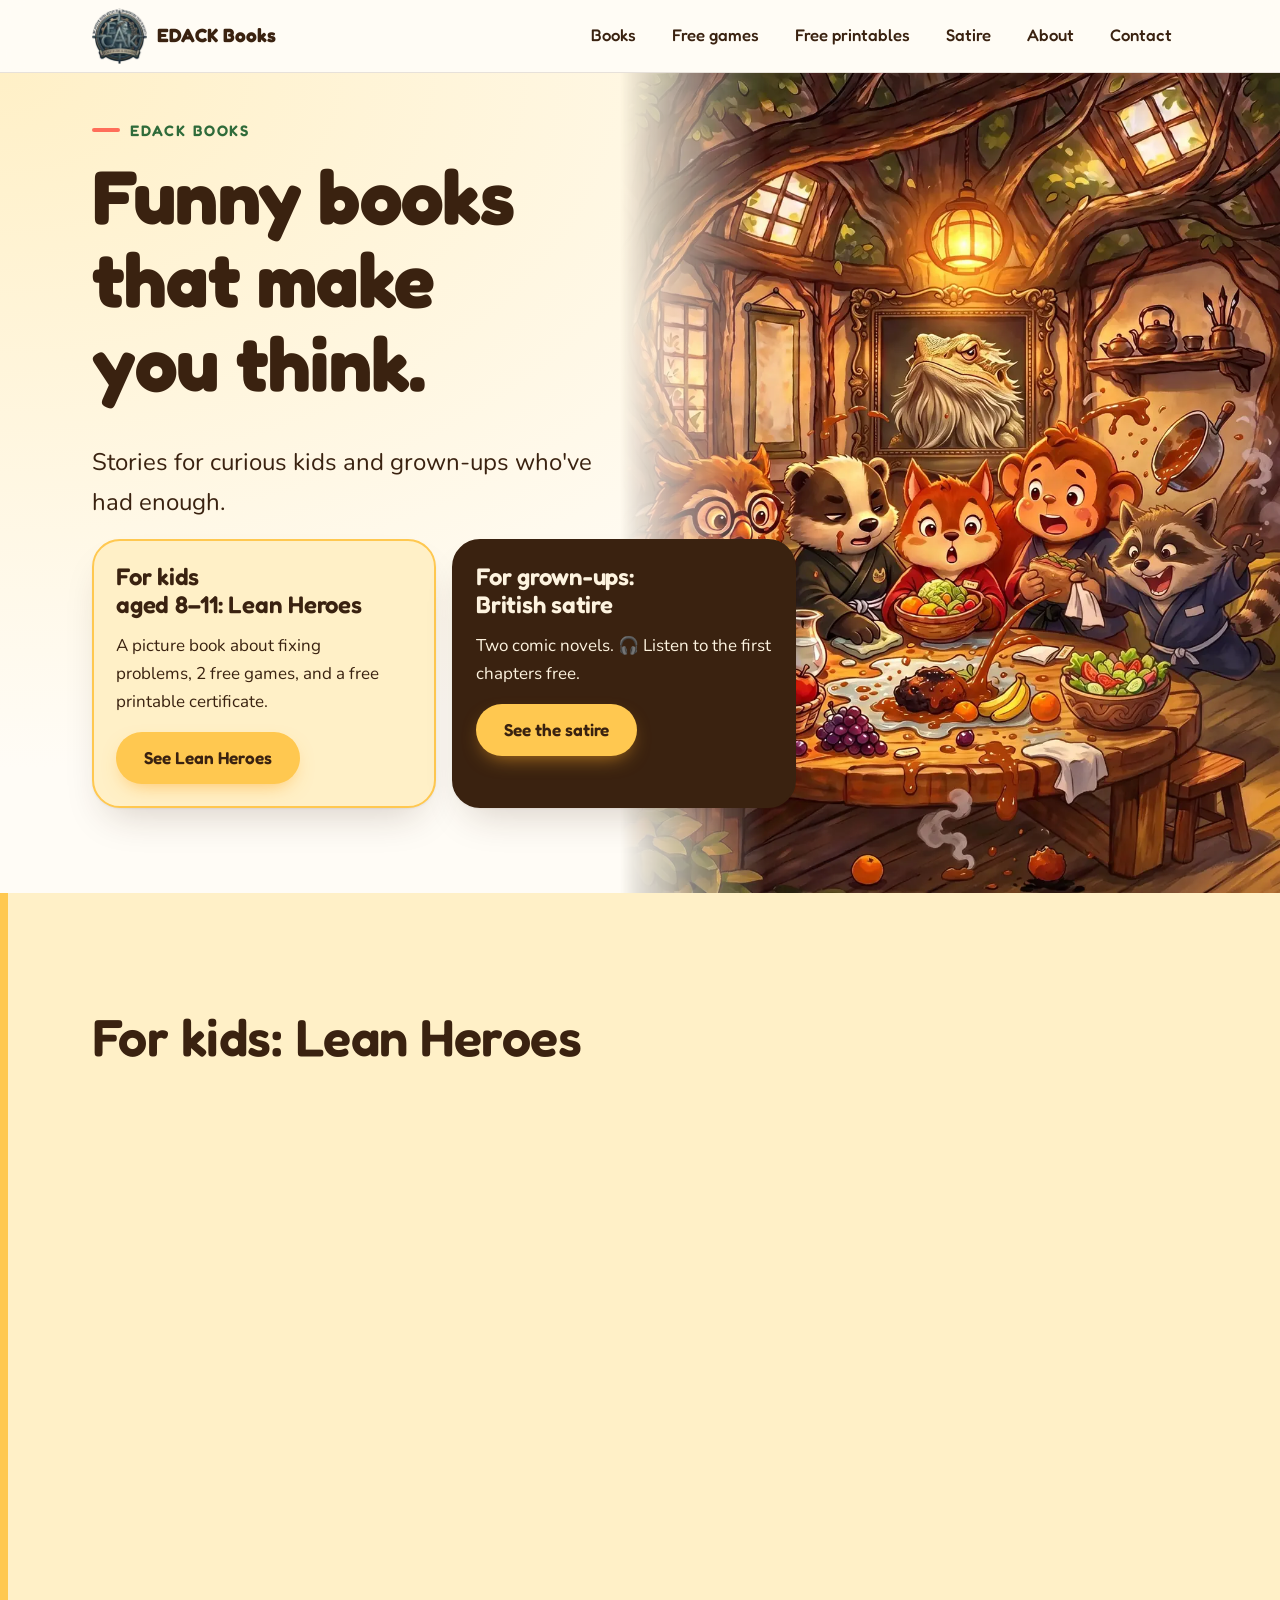
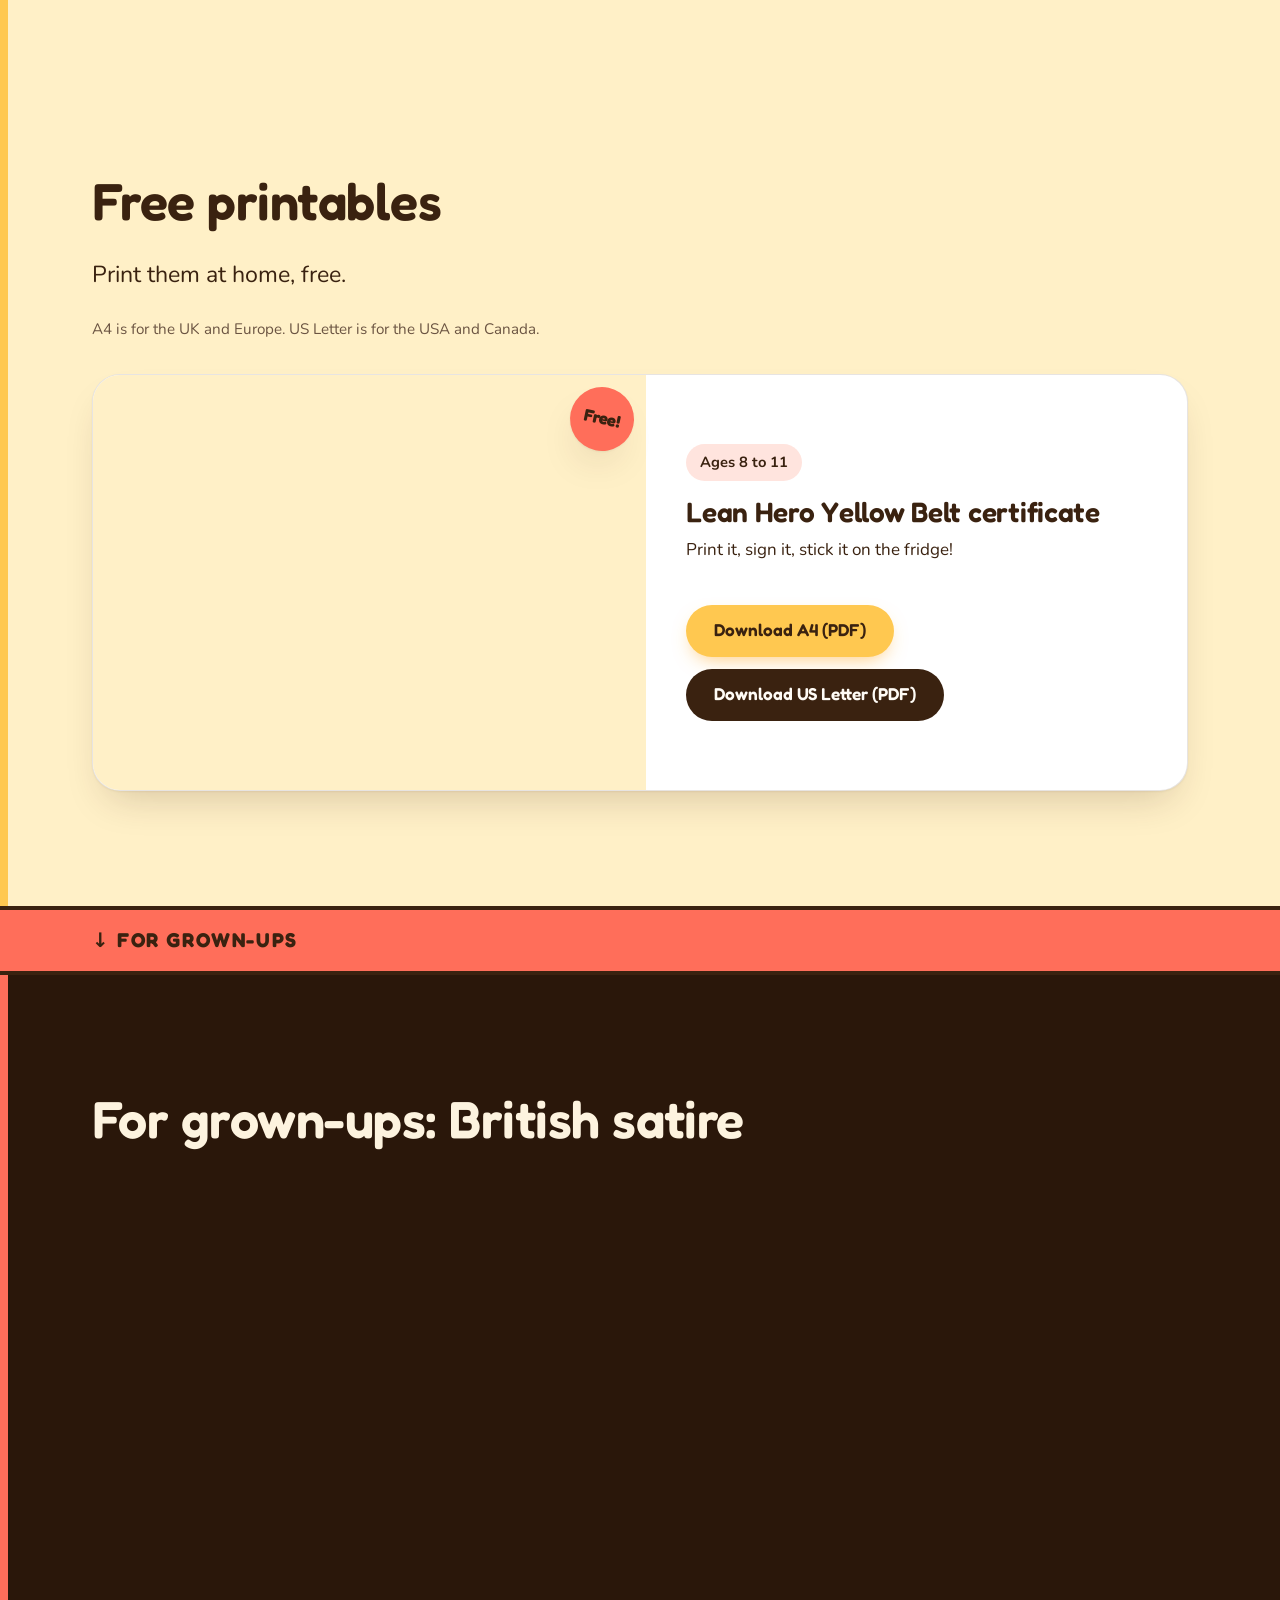
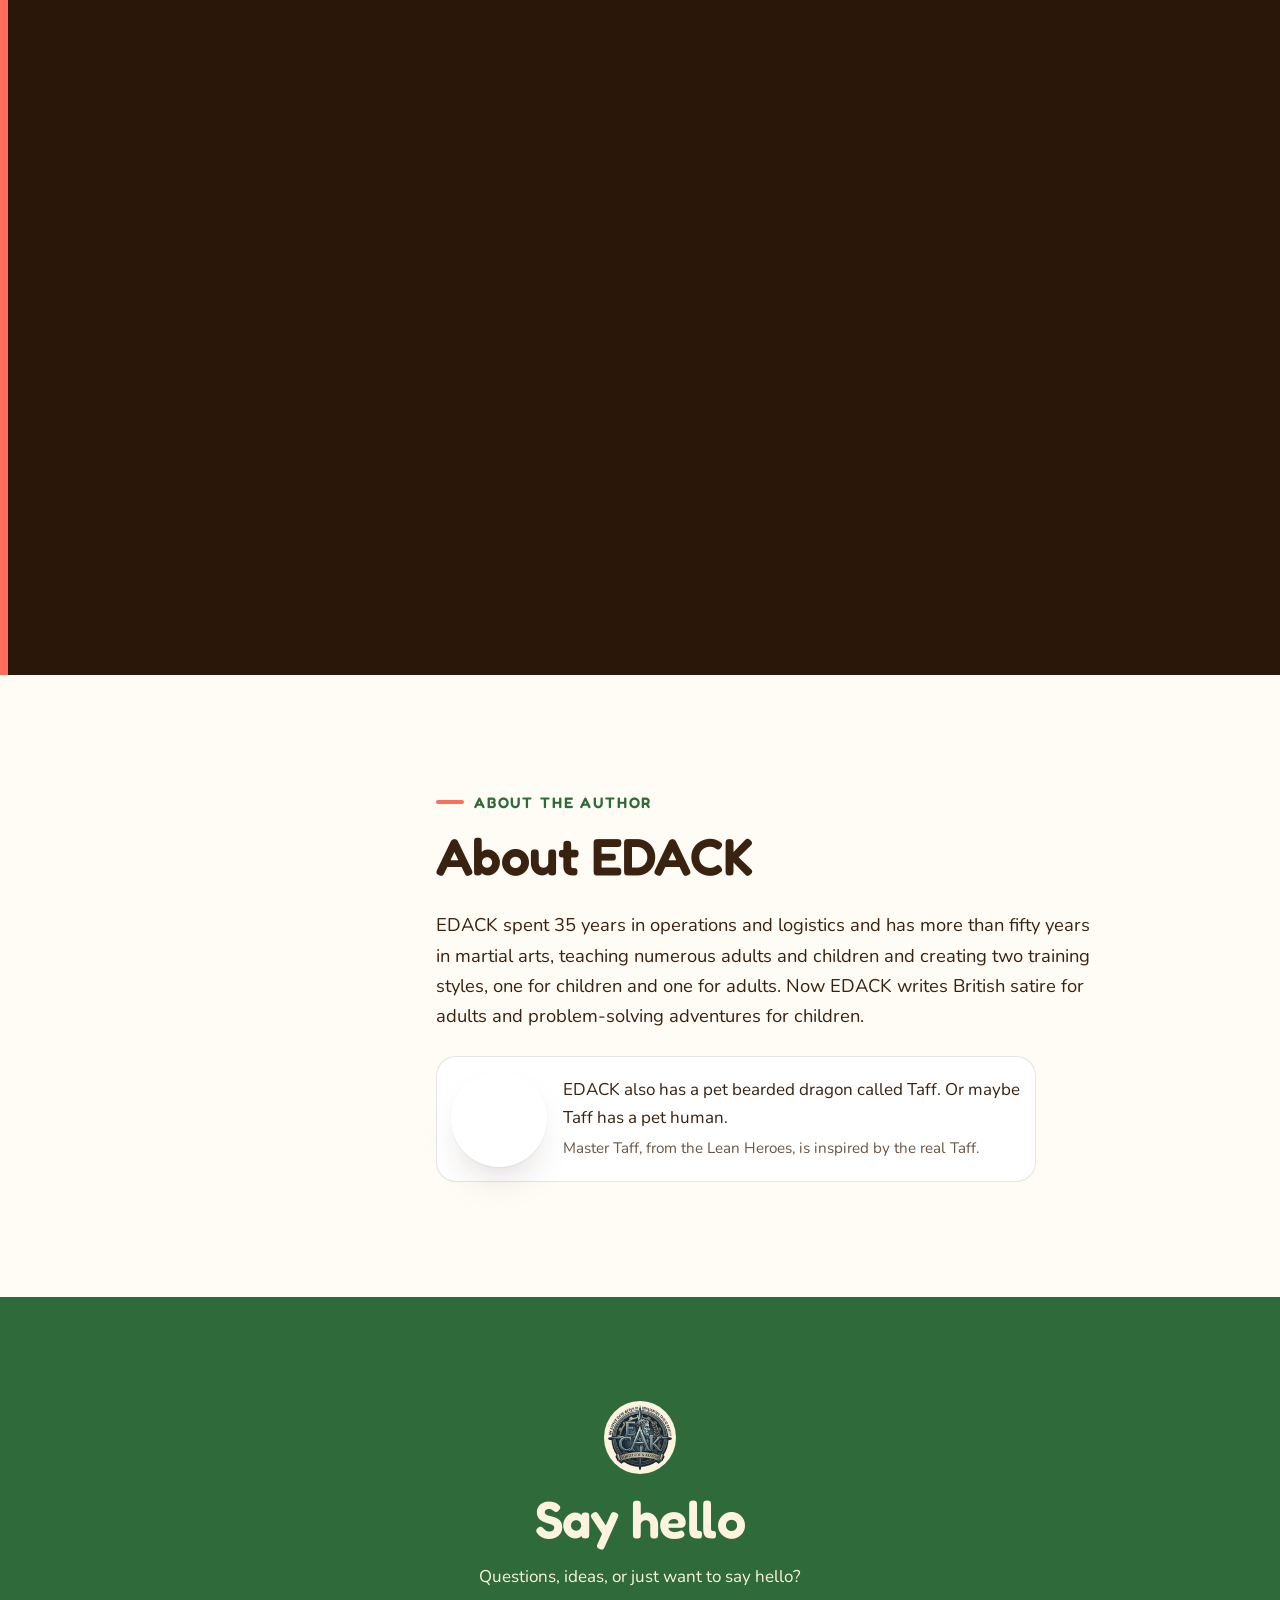
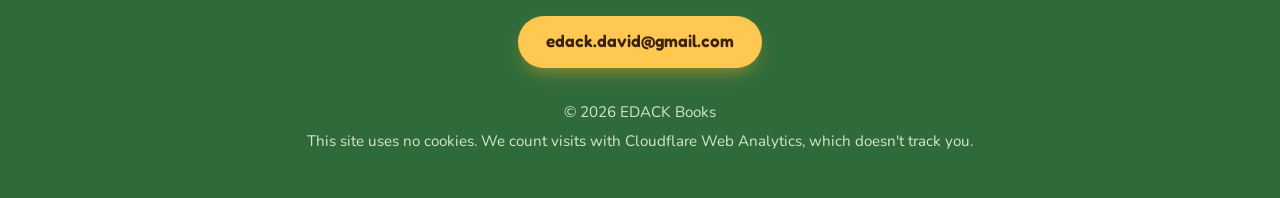
==== commit ce5e4867: "Preview: games promote the certificates Co-Authored-By: Claude Opus 5.5 <noreply@anthropic.com>" ====
--- a/index.html
+++ b/index.html
@@ -259,8 +259,9 @@
                width="192" height="192" loading="lazy" decoding="async"
                alt="The Lean Heroes badge: Lauren the Owl, Ethan the Squirrel, Aaron the Monkey, Neo the Badger and Risky the Raccoon">
           <div class="game-body">
-            <h3 id="game-title"><span aria-hidden="true">🎮</span> Play the free Lean Heroes game</h3>
+            <h3 id="game-title"><span aria-hidden="true">🎮</span> Play the free Dinner Disaster game + earn a certificate</h3>
             <p>Help the Lean Heroes save dinner, one step at a time. Works on phones and tablets.</p>
+            <p class="game-cert"><img src="images/pins/dinner-disaster-certificate-thumb.webp" width="480" height="452" loading="lazy" decoding="async" alt="A sample Dinner Disaster Solved! certificate"><span>Free printable certificate when you finish</span></p>
             <a class="btn btn-primary btn-large" href="games/lean-heroes-dinner-disaster.html">Play the game</a>
           </div>
         </article>
@@ -269,8 +270,9 @@
         <article class="game-card game-card-fayre reveal" id="game-fayre" aria-labelledby="game-fayre-title">
           <span class="game-emoji" aria-hidden="true">🍋</span>
           <div class="game-body">
-            <h3 id="game-fayre-title"><span aria-hidden="true">🍋</span> Play: Lean Heroes at the Summer Fayre (free)</h3>
+            <h3 id="game-fayre-title"><span aria-hidden="true">🍋</span> Play the free Summer Fayre game + earn a certificate</h3>
             <p>Plan a lemonade stall with the Lean Heroes, run it on fayre day, and learn SIPOC. Works on phones and tablets.</p>
+            <p class="game-cert"><img src="images/pins/summer-fayre-certificate-thumb.webp" width="480" height="452" loading="lazy" decoding="async" alt="A sample Fayre Champion! certificate"><span>Free printable certificate when you finish</span></p>
             <a class="btn btn-primary btn-large" href="games/lean-heroes-summer-fayre.html">Play the fayre game</a>
           </div>
         </article>
--- a/css/styles.css
+++ b/css/styles.css
@@ -1547,3 +1547,48 @@
     padding-block: 0 48px;
   }
 }
+
+/* Computers: show the WHOLE hero picture, never cropped top or bottom.
+   The picture keeps its own shape (1080 x 1341) and is as tall as the hero,
+   so its width follows from its height. On very wide, short windows it simply sits narrower. */
+@media (min-width: 900px) {
+  .hero-bg {
+    left: auto;
+    width: auto;
+    max-width: 62%;
+    aspect-ratio: 1080 / 1341;
+    object-position: 50% 50%;
+    -webkit-mask-image: linear-gradient(to right, transparent 0%, #000 22%);
+    mask-image: linear-gradient(to right, transparent 0%, #000 22%);
+  }
+}
+
+/* ---------- Game cards: the certificate you earn ---------- */
+.game-cert {
+  display: flex;
+  align-items: center;
+  justify-content: center;
+  gap: 14px;
+  margin-block: 4px 20px;
+  font-weight: 700;
+}
+
+.game-cert img {
+  flex: none;
+  width: 96px;
+  height: auto;
+  border-radius: 8px;
+  box-shadow: var(--shadow);
+  transform: rotate(-3deg);
+}
+
+.game-cert span {
+  max-width: 22ch;
+  text-align: left;
+}
+
+@media (min-width: 768px) {
+  .game-cert {
+    justify-content: flex-start;
+  }
+}
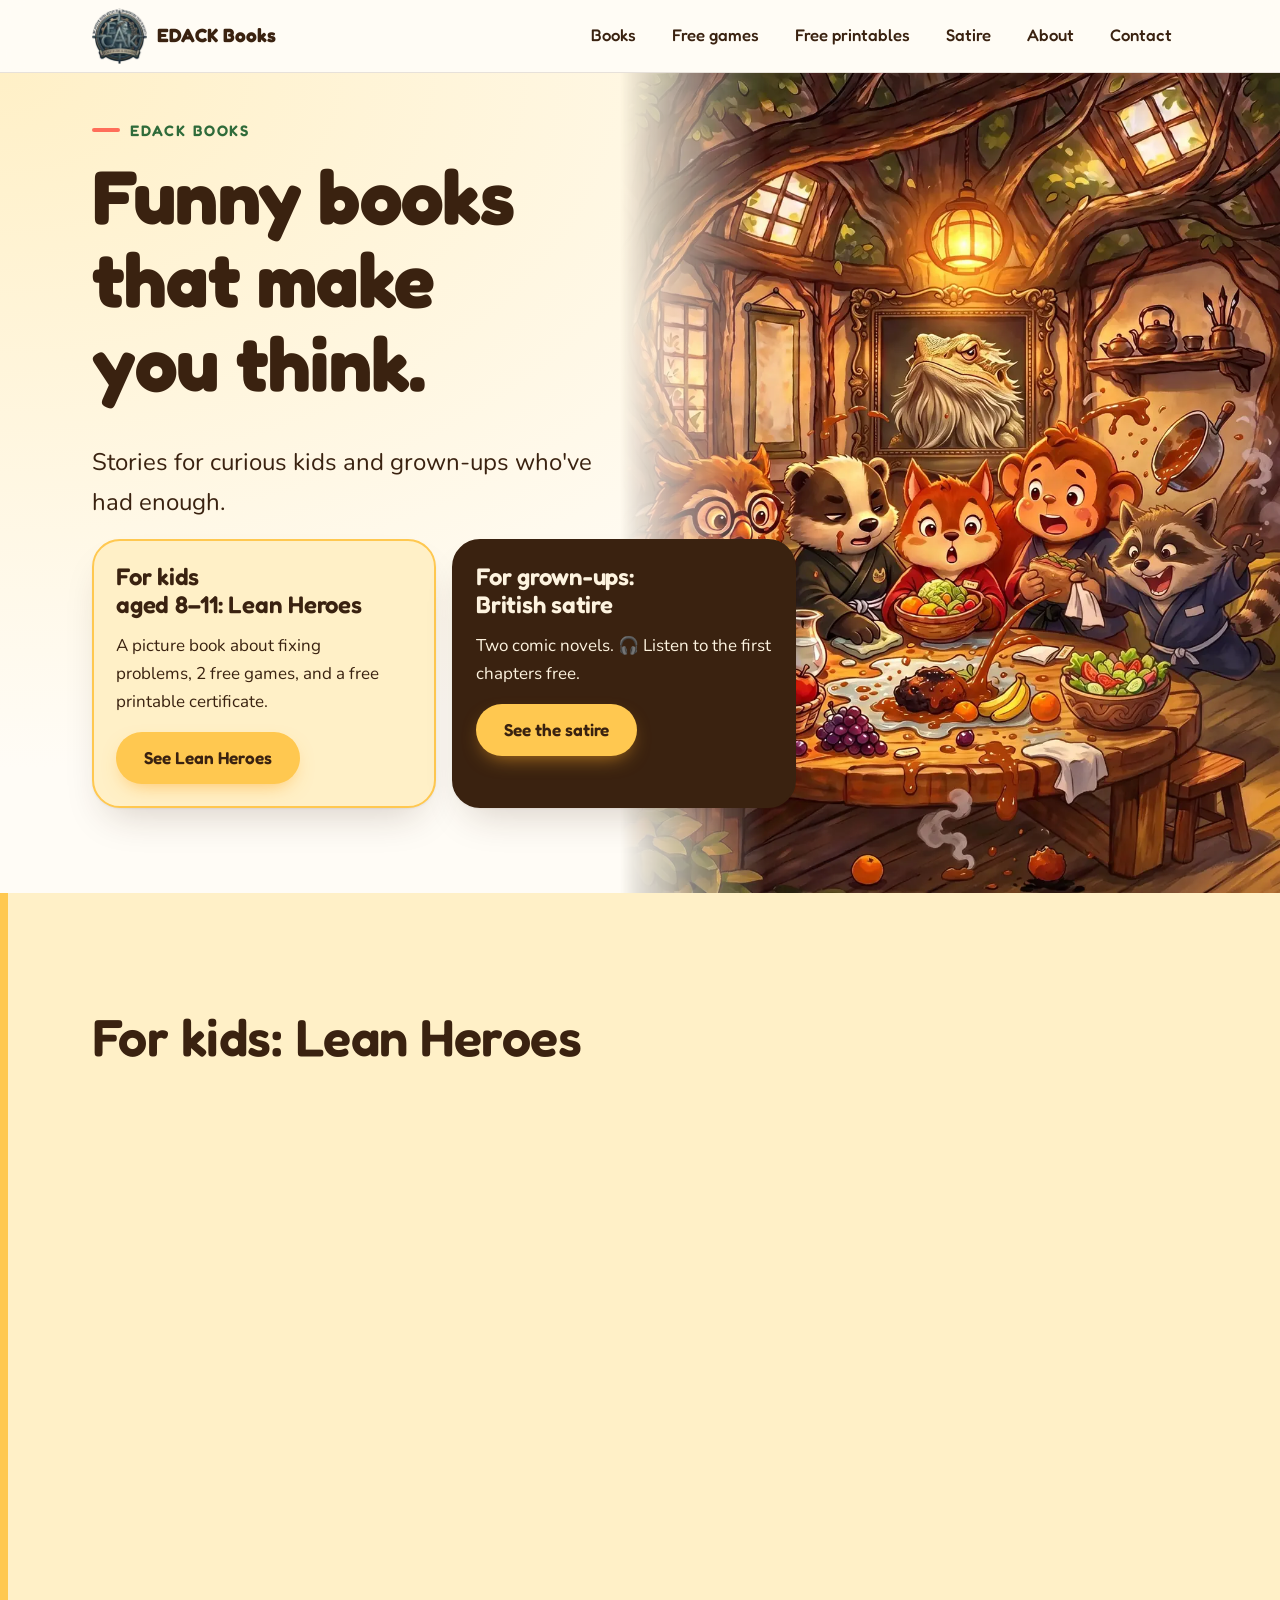
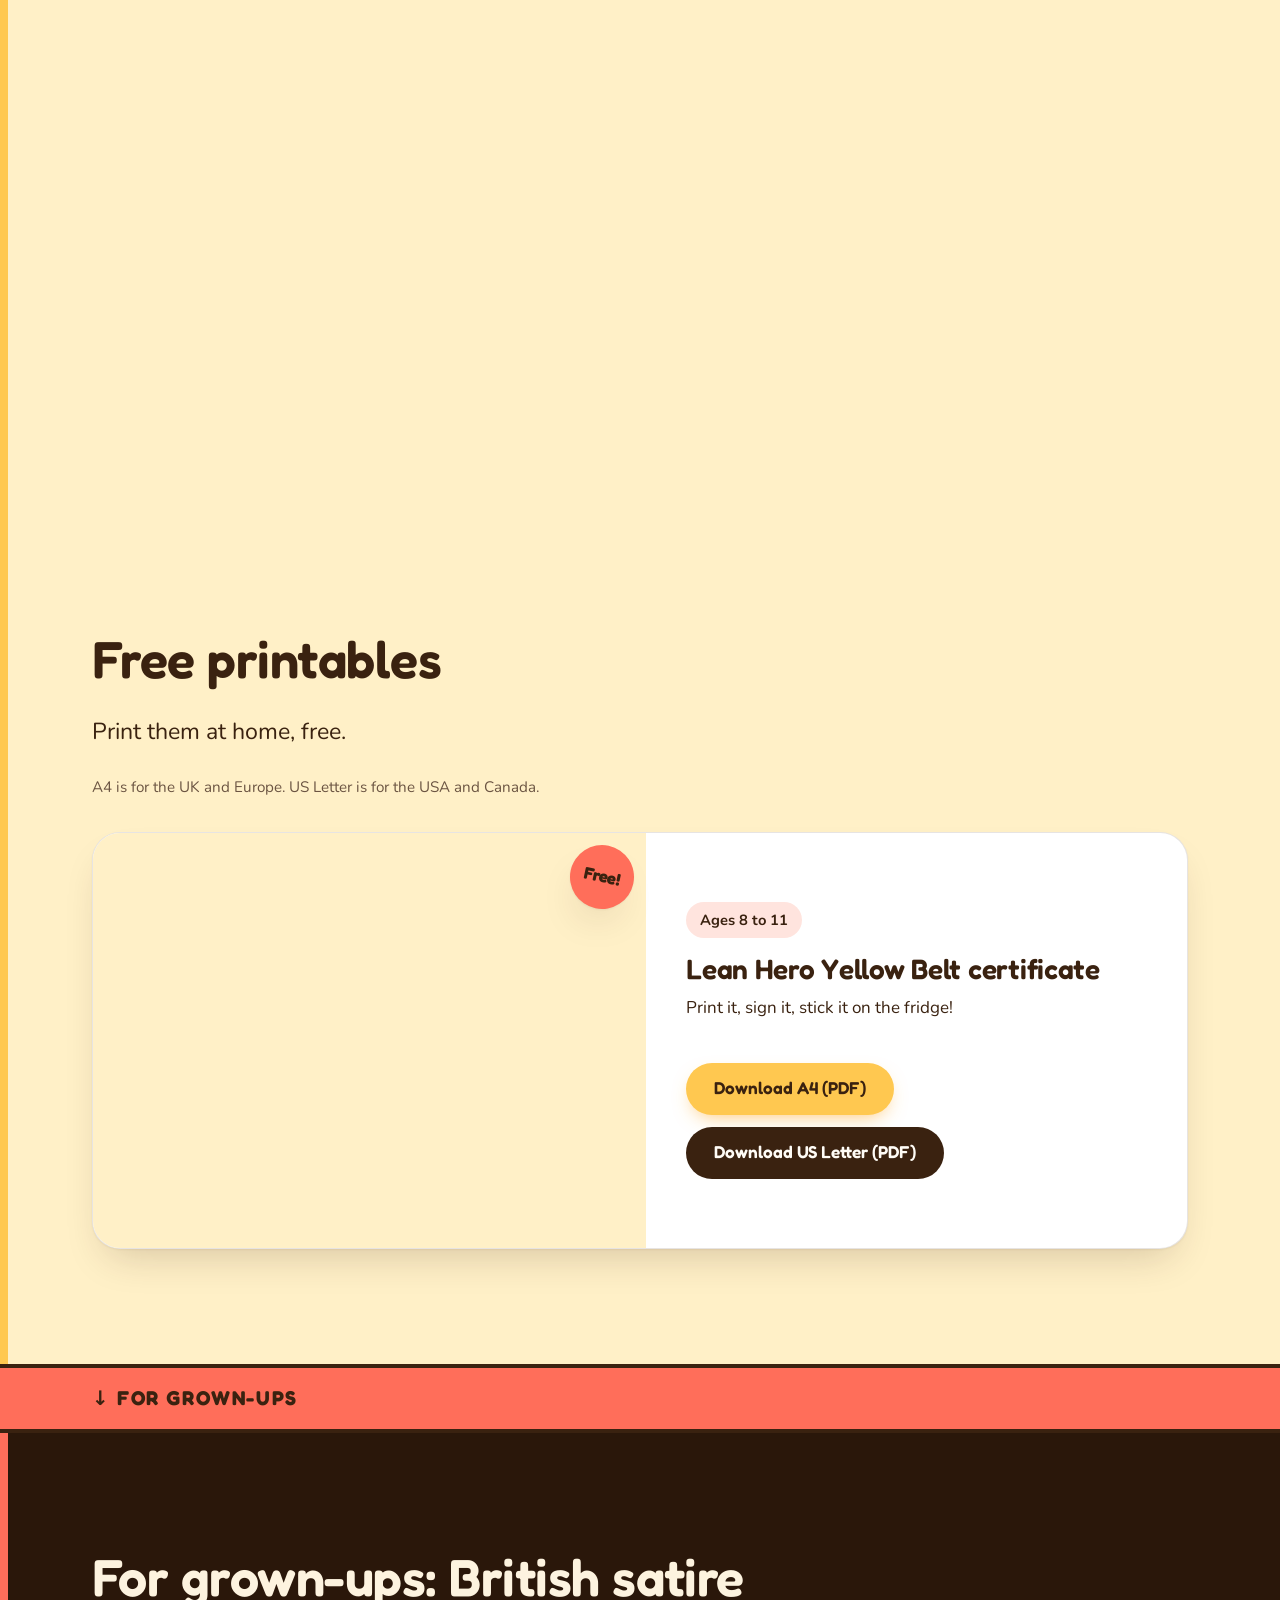
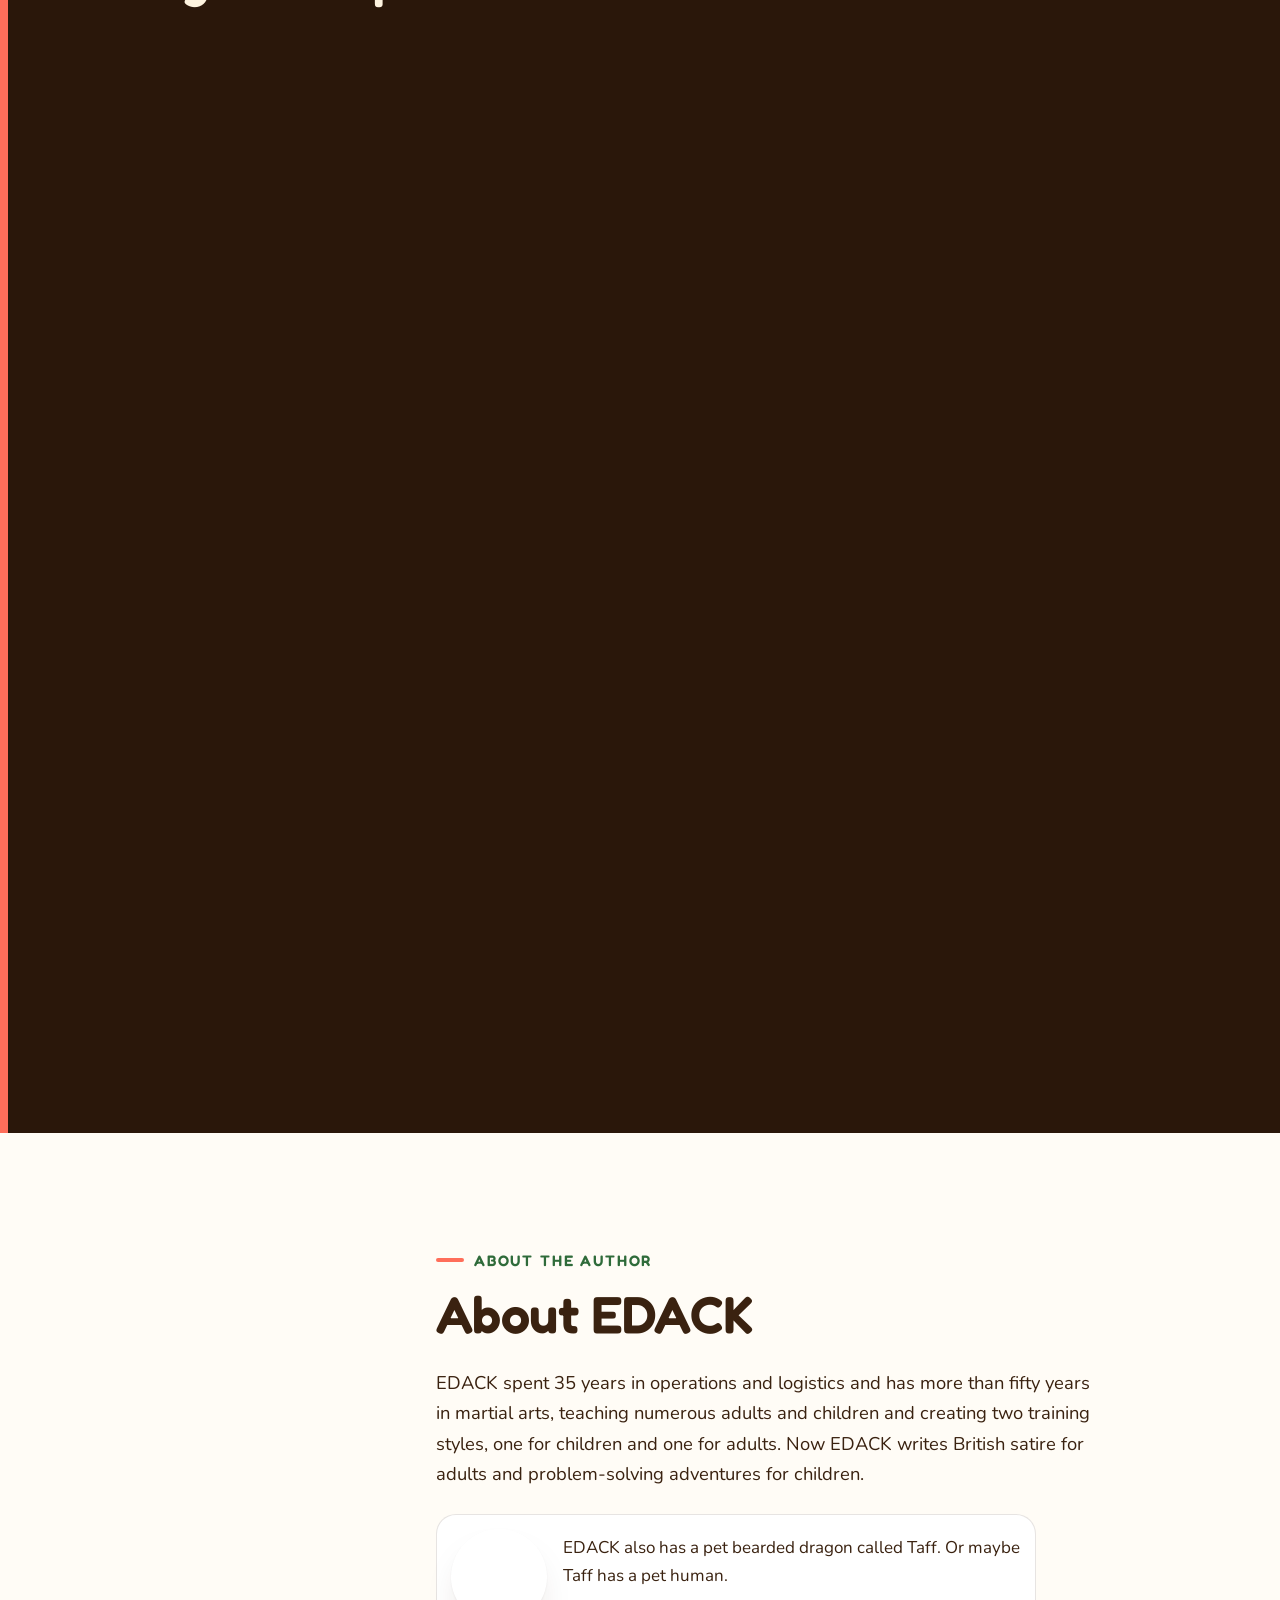
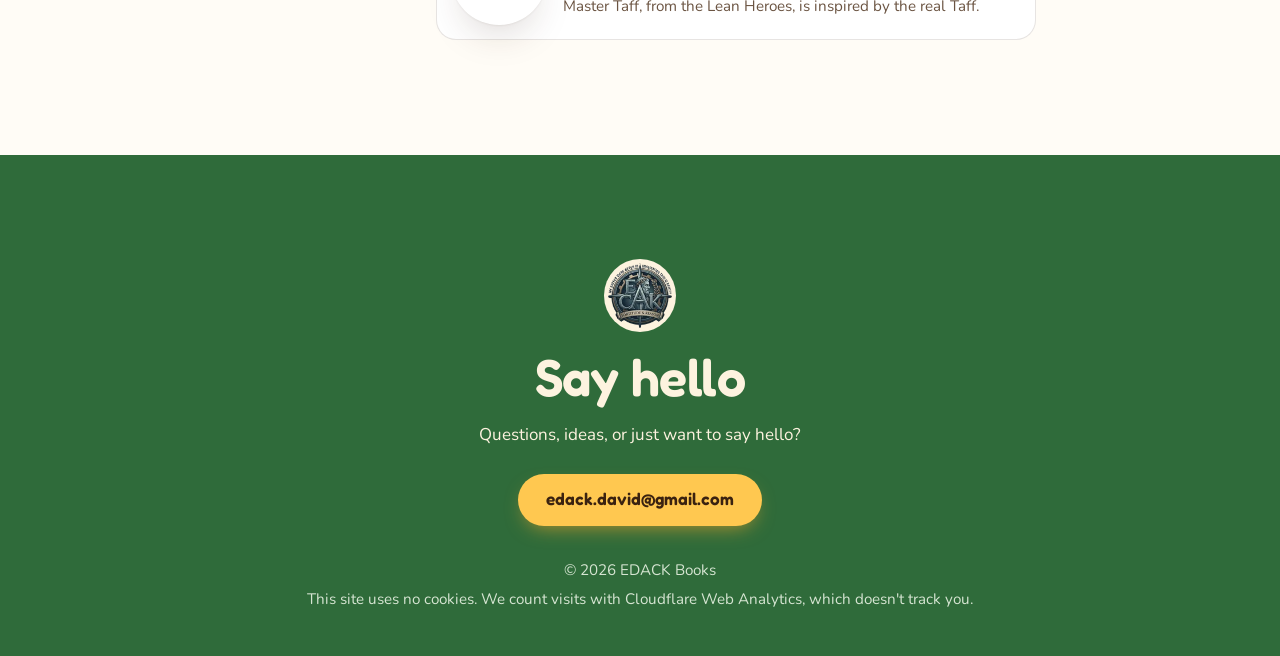
==== commit c1c64cef: "Preview: Lunchbox Lean Co-Authored-By: Claude Opus 5.5 <noreply@anthropic.com>" ====
--- a/index.html
+++ b/index.html
@@ -10,6 +10,9 @@
   <!-- Safety settings: the page may only load things from this site, so nothing can sneak in a tracker -->
   <meta http-equiv="Content-Security-Policy" content="default-src 'self'; img-src 'self' data:; script-src 'self' https://static.cloudflareinsights.com; connect-src 'self' https://cloudflareinsights.com; style-src 'self'; font-src 'self'; base-uri 'self'; form-action 'none'">
   <meta name="referrer" content="strict-origin-when-cross-origin">
+
+  <!-- Pinterest site verification. NEVER delete or change this line: it proves EDACK owns the site. -->
+  <meta name="p:domain_verify" content="8d2a0fa1615b2ee59e78d557ee14541d"/>
 
   <!-- Web address: the site lives at https://www.edackdavid.com (see docs/CNAME).
        The old address https://dai1964.github.io/edack-books/ sends visitors here by itself.
@@ -277,6 +280,17 @@
           </div>
         </article>
 
+        <!-- The third free game: Kanban for school lunches. The game lives in games/lunchbox-lean.html -->
+        <article class="game-card game-card-lunchbox reveal" id="game-lunchbox" aria-labelledby="game-lunchbox-title">
+          <span class="game-emoji game-emoji-lunchbox" aria-hidden="true">🥪</span>
+          <div class="game-body">
+            <h3 id="game-lunchbox-title"><span aria-hidden="true">🥪</span> Play Lunchbox Lean + earn a certificate</h3>
+            <p>Plan your own school lunches on a Kanban board, see what gets eaten and what comes home, and waste less. Works on phones and tablets.</p>
+            <p class="game-cert"><img src="images/pins/lunchbox-lean-certificate-thumb.webp" width="360" height="574" loading="lazy" decoding="async" alt="A sample Lunchbox Lean Hero certificate"><span>Free printable certificate when you finish</span></p>
+            <a class="btn btn-primary btn-large" href="games/lunchbox-lean.html">Play Lunchbox Lean</a>
+          </div>
+        </article>
+
         <!-- Taff of the week. Photo 1 is written here, so it shows if JavaScript is off.
              js/taff-of-the-week.js swaps in this week's photo from data/taff-weeks.json, every Monday. -->
         <article class="taff-card reveal" id="taff-week" aria-labelledby="taff-week-title">
--- a/css/styles.css
+++ b/css/styles.css
@@ -1592,3 +1592,67 @@
     justify-content: flex-start;
   }
 }
+
+/* ---------- For Lean practitioners (a calm, grown-up page) ---------- */
+.practitioners {
+  background: var(--surface);
+}
+
+.practitioners .lesson-inner {
+  max-width: 680px;
+}
+
+.practitioners h1 {
+  margin-bottom: 1em;
+}
+
+.practitioners h2 {
+  margin-top: 2em;
+  font-size: clamp(1.4rem, 1.5vw + 1rem, 1.8rem);
+}
+
+.practitioners p,
+.practitioners li {
+  line-height: 1.7;
+}
+
+.practitioners ul {
+  padding-left: 1.2em;
+}
+
+.practitioners li {
+  margin-bottom: 0.8em;
+}
+
+.practitioners-here {
+  display: grid;
+  gap: 24px;
+}
+
+.practitioners-cover {
+  width: 180px;
+  height: auto;
+  border-radius: var(--radius-sm);
+  box-shadow: var(--shadow);
+}
+
+@media (min-width: 640px) {
+  .practitioners-here {
+    grid-template-columns: 180px 1fr;
+    align-items: start;
+  }
+}
+
+.practitioners-sign {
+  margin-top: 2em;
+  font-size: 1.3rem;
+}
+
+/* ---------- The Lunchbox Lean game card ---------- */
+.game-card-lunchbox {
+  border-color: color-mix(in srgb, var(--green) 55%, transparent);
+}
+
+.game-emoji-lunchbox {
+  background: #E3F2E1;
+}
